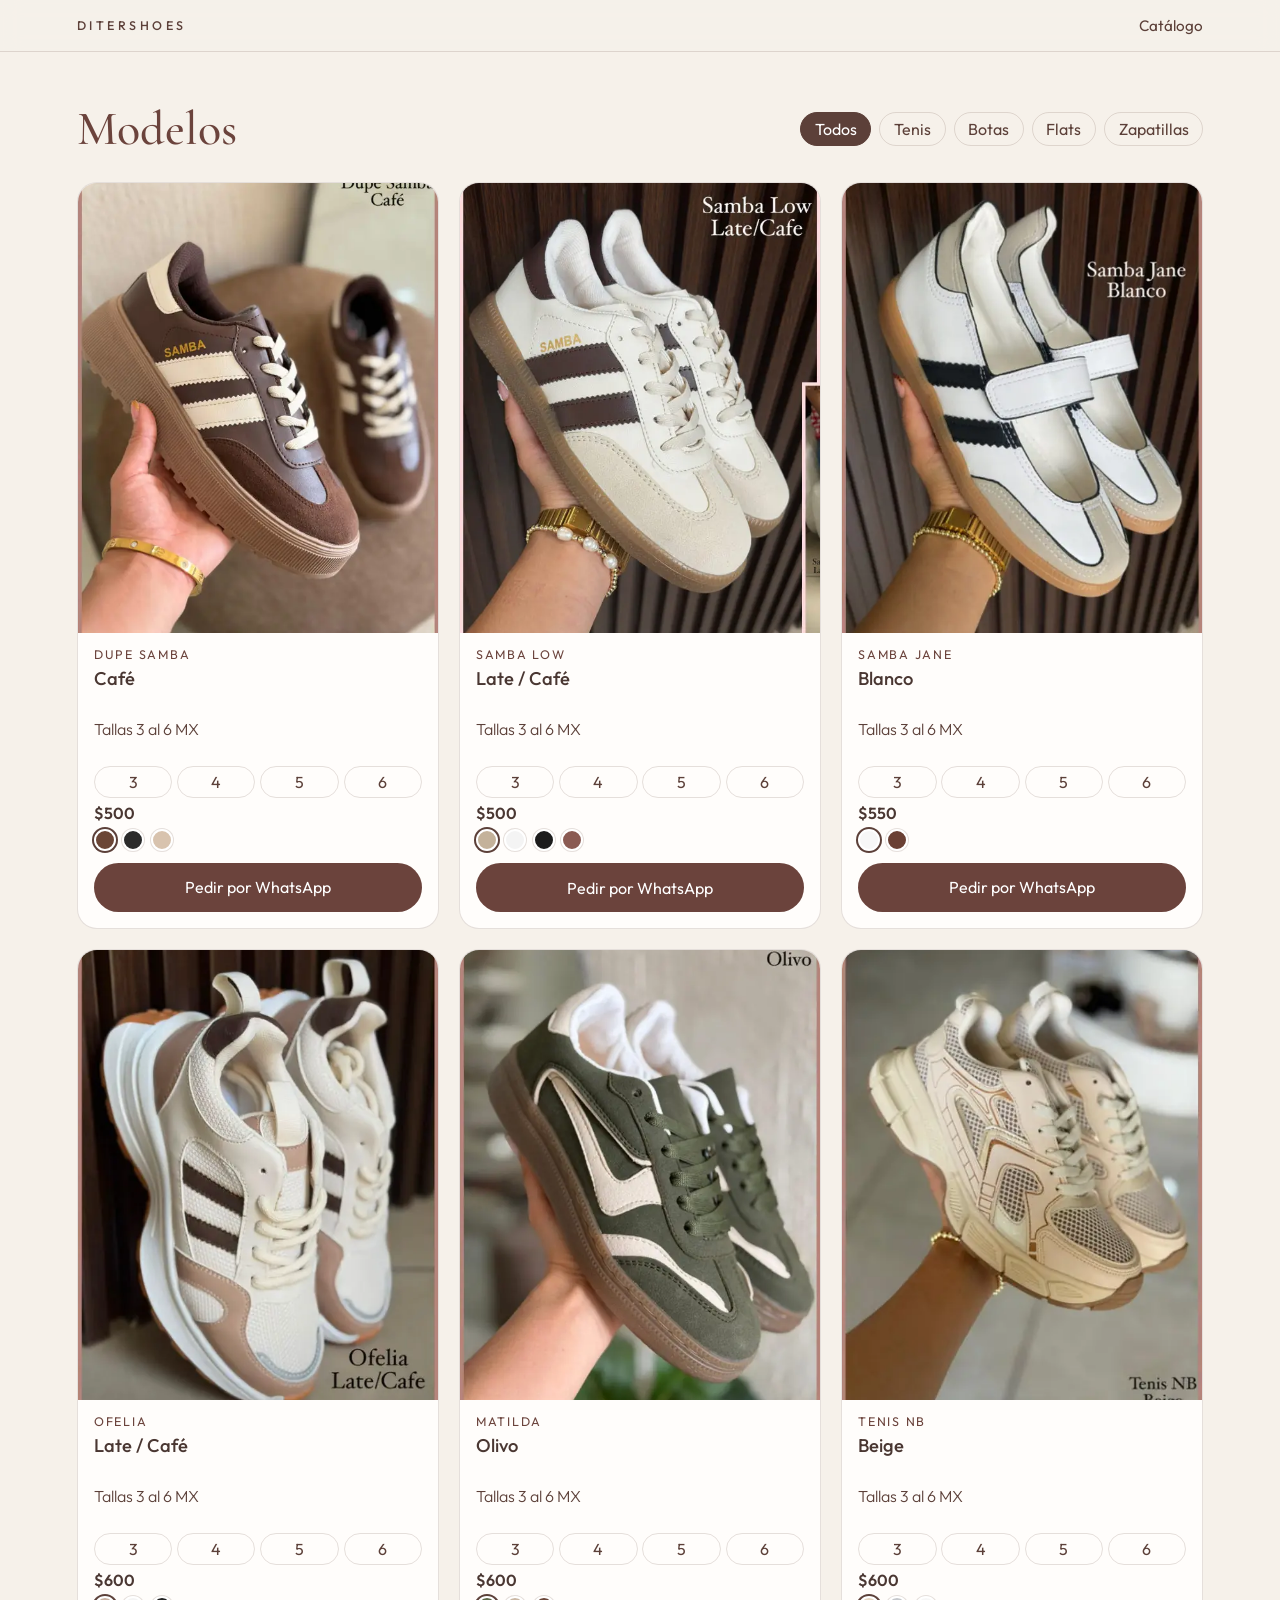
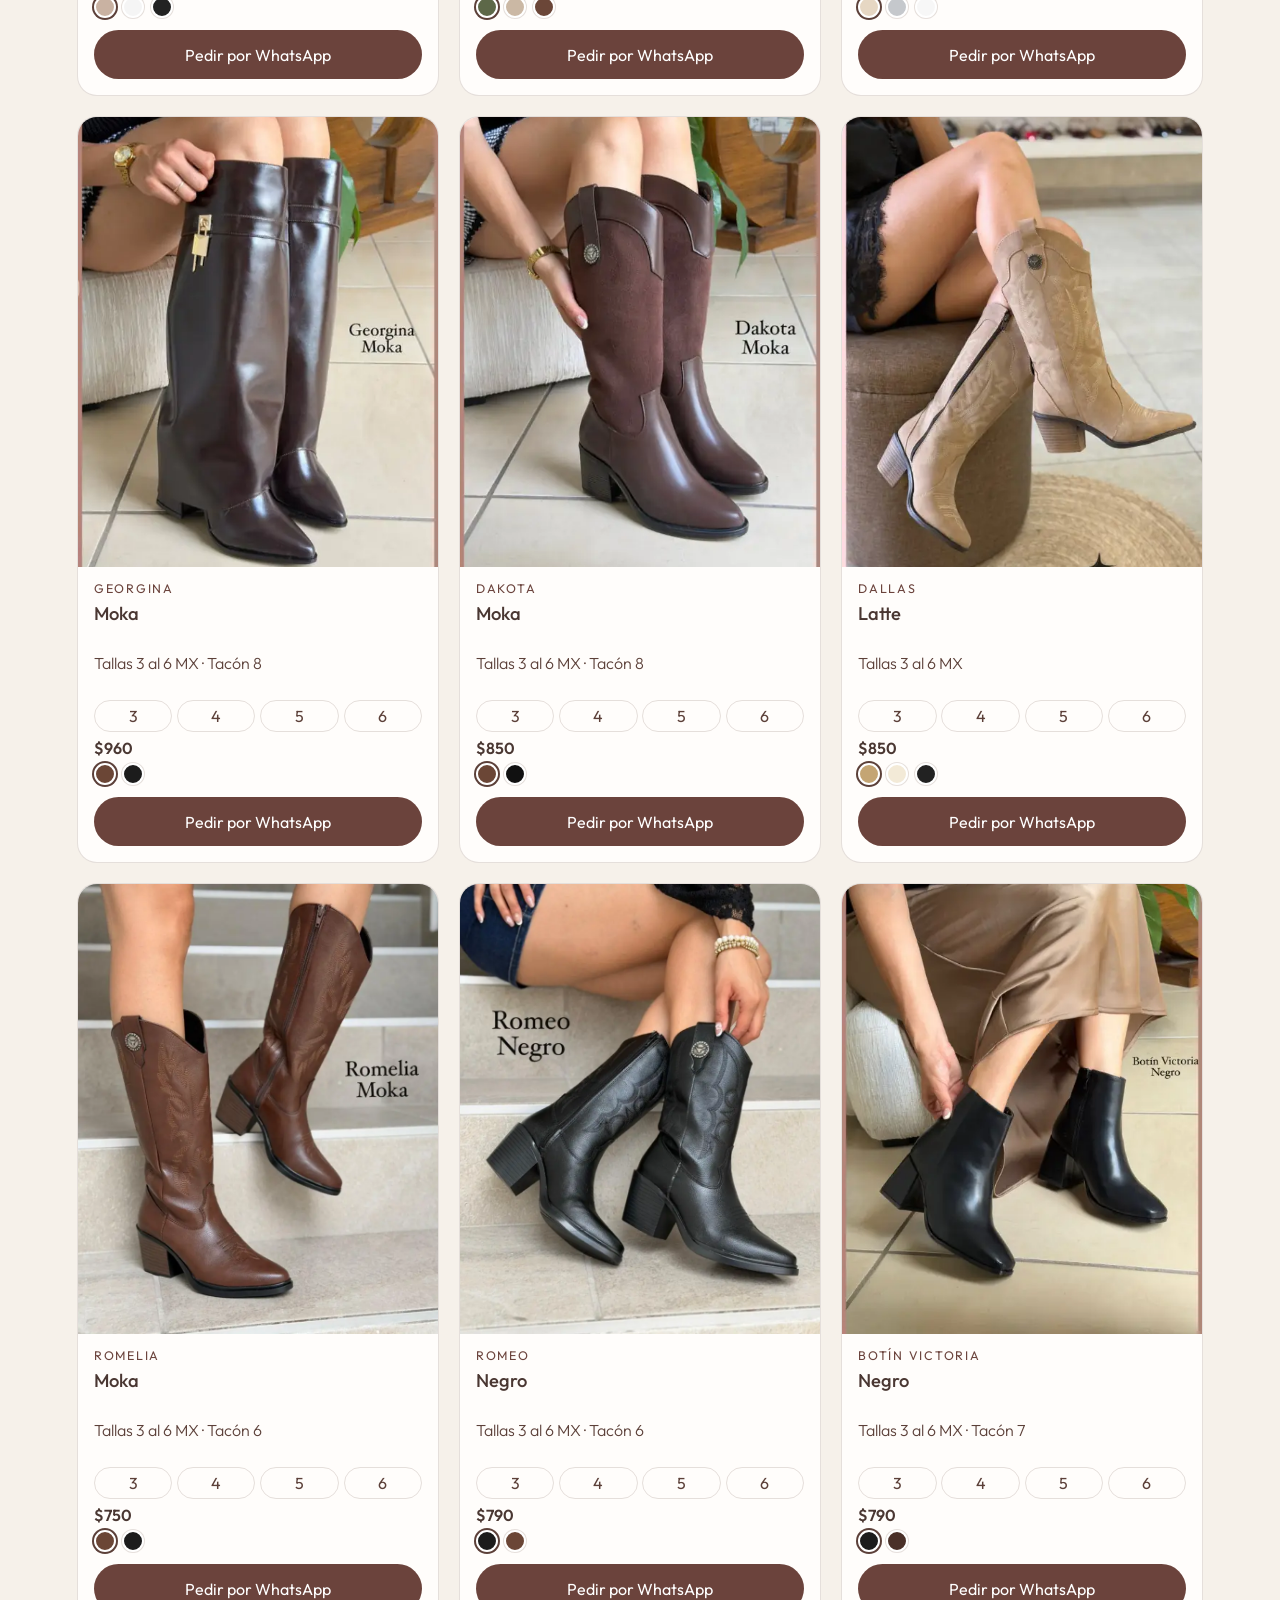
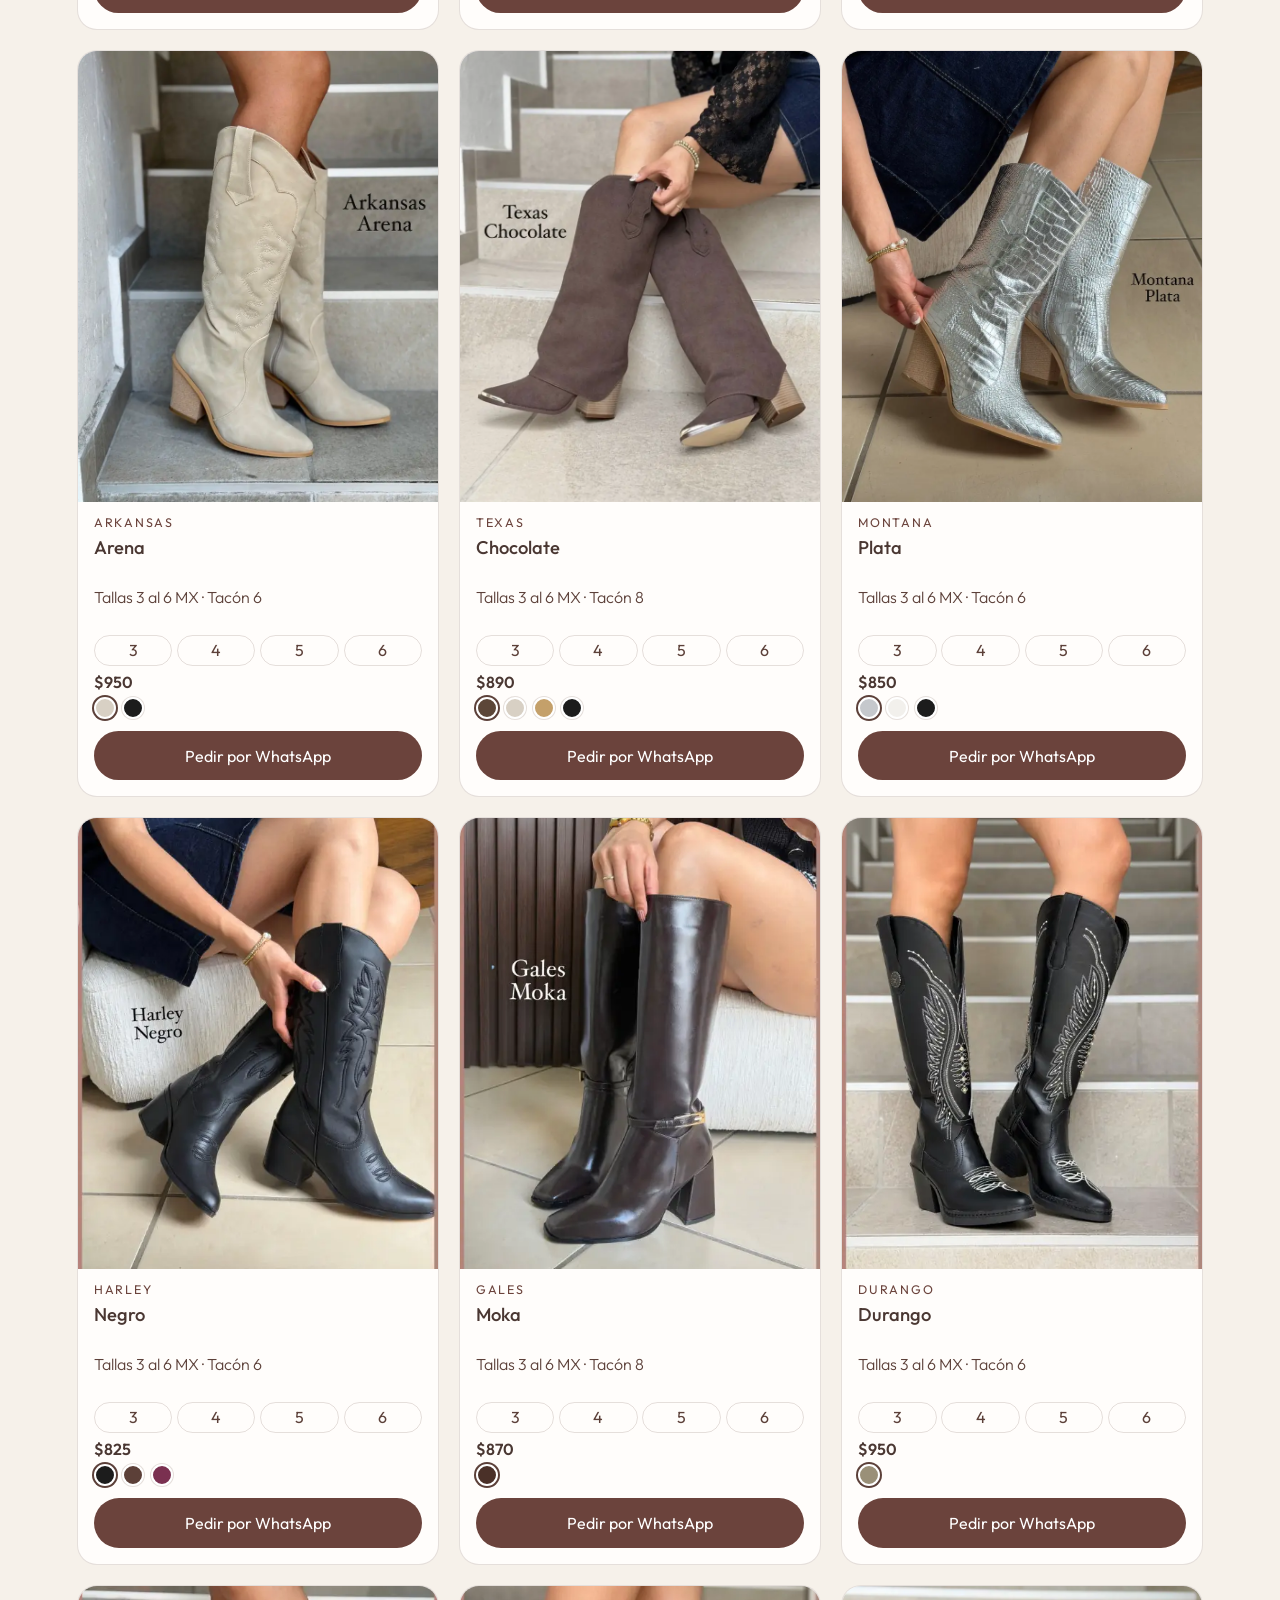
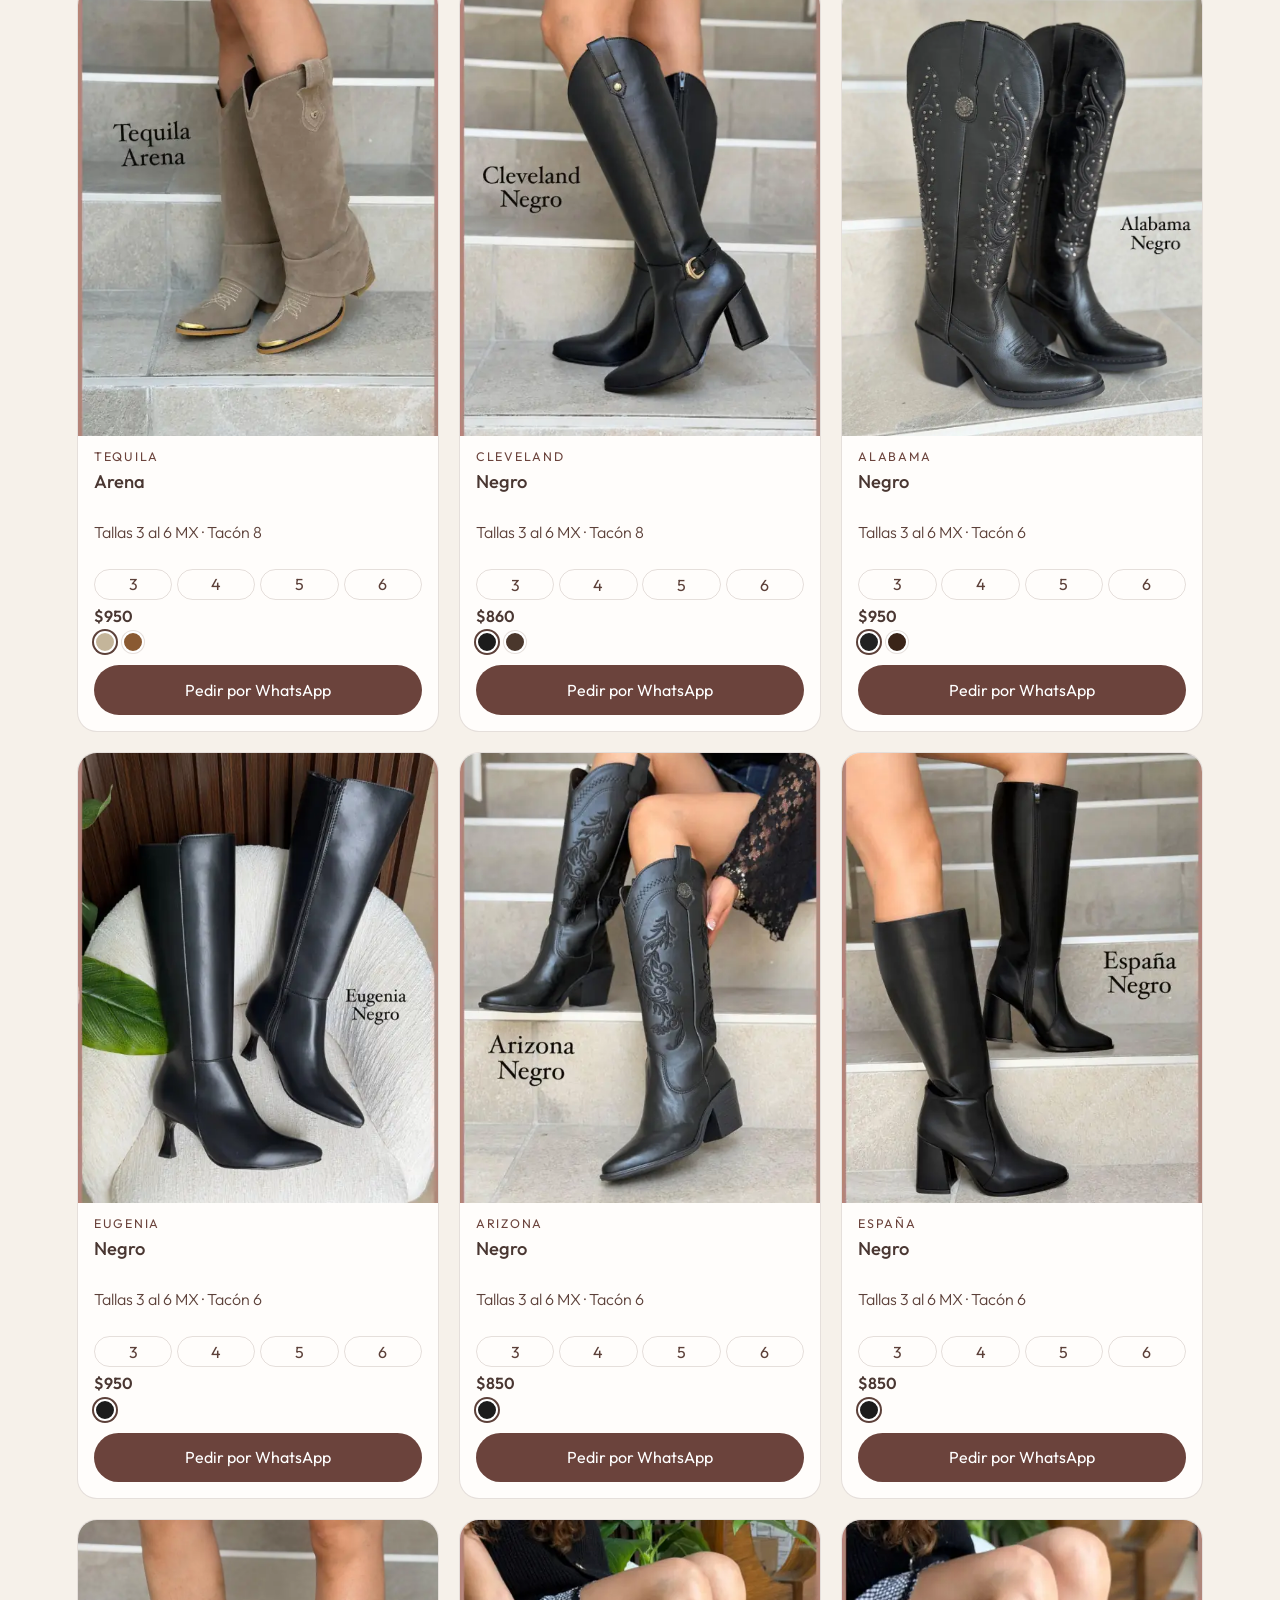
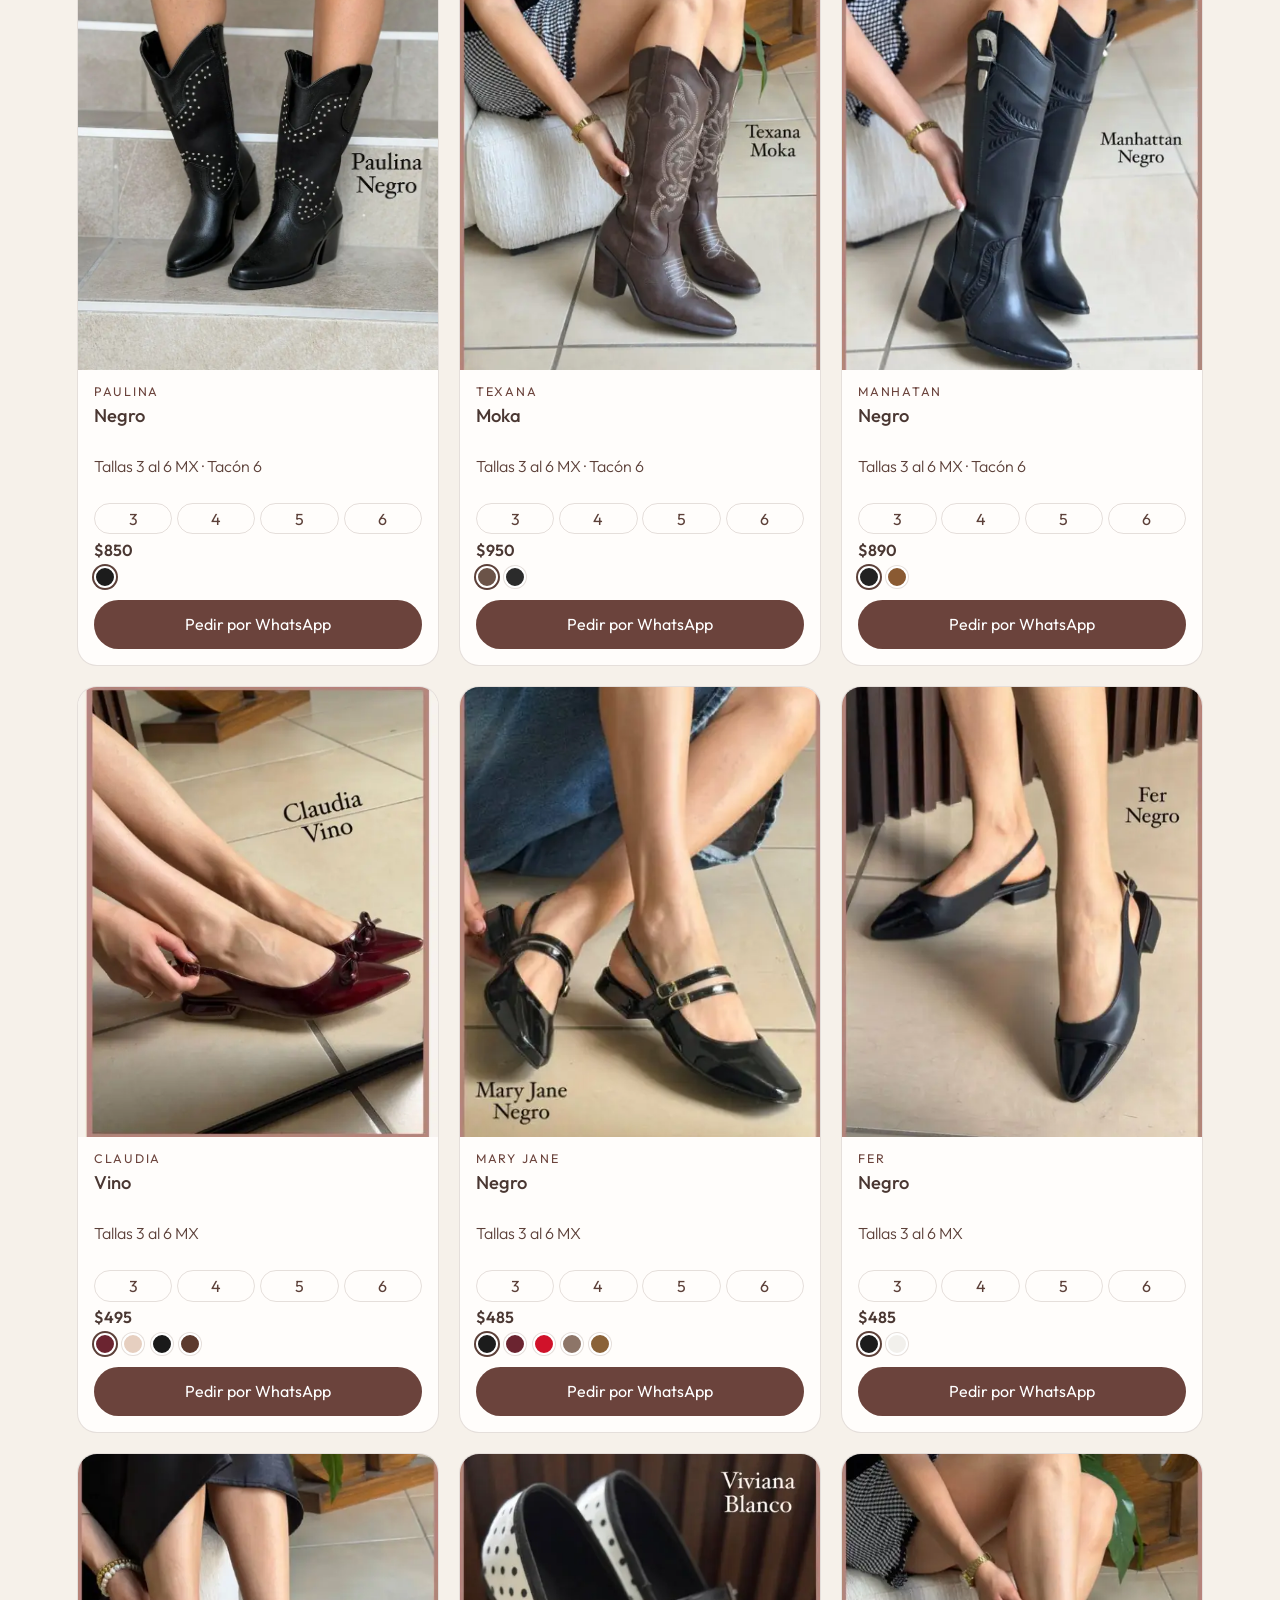
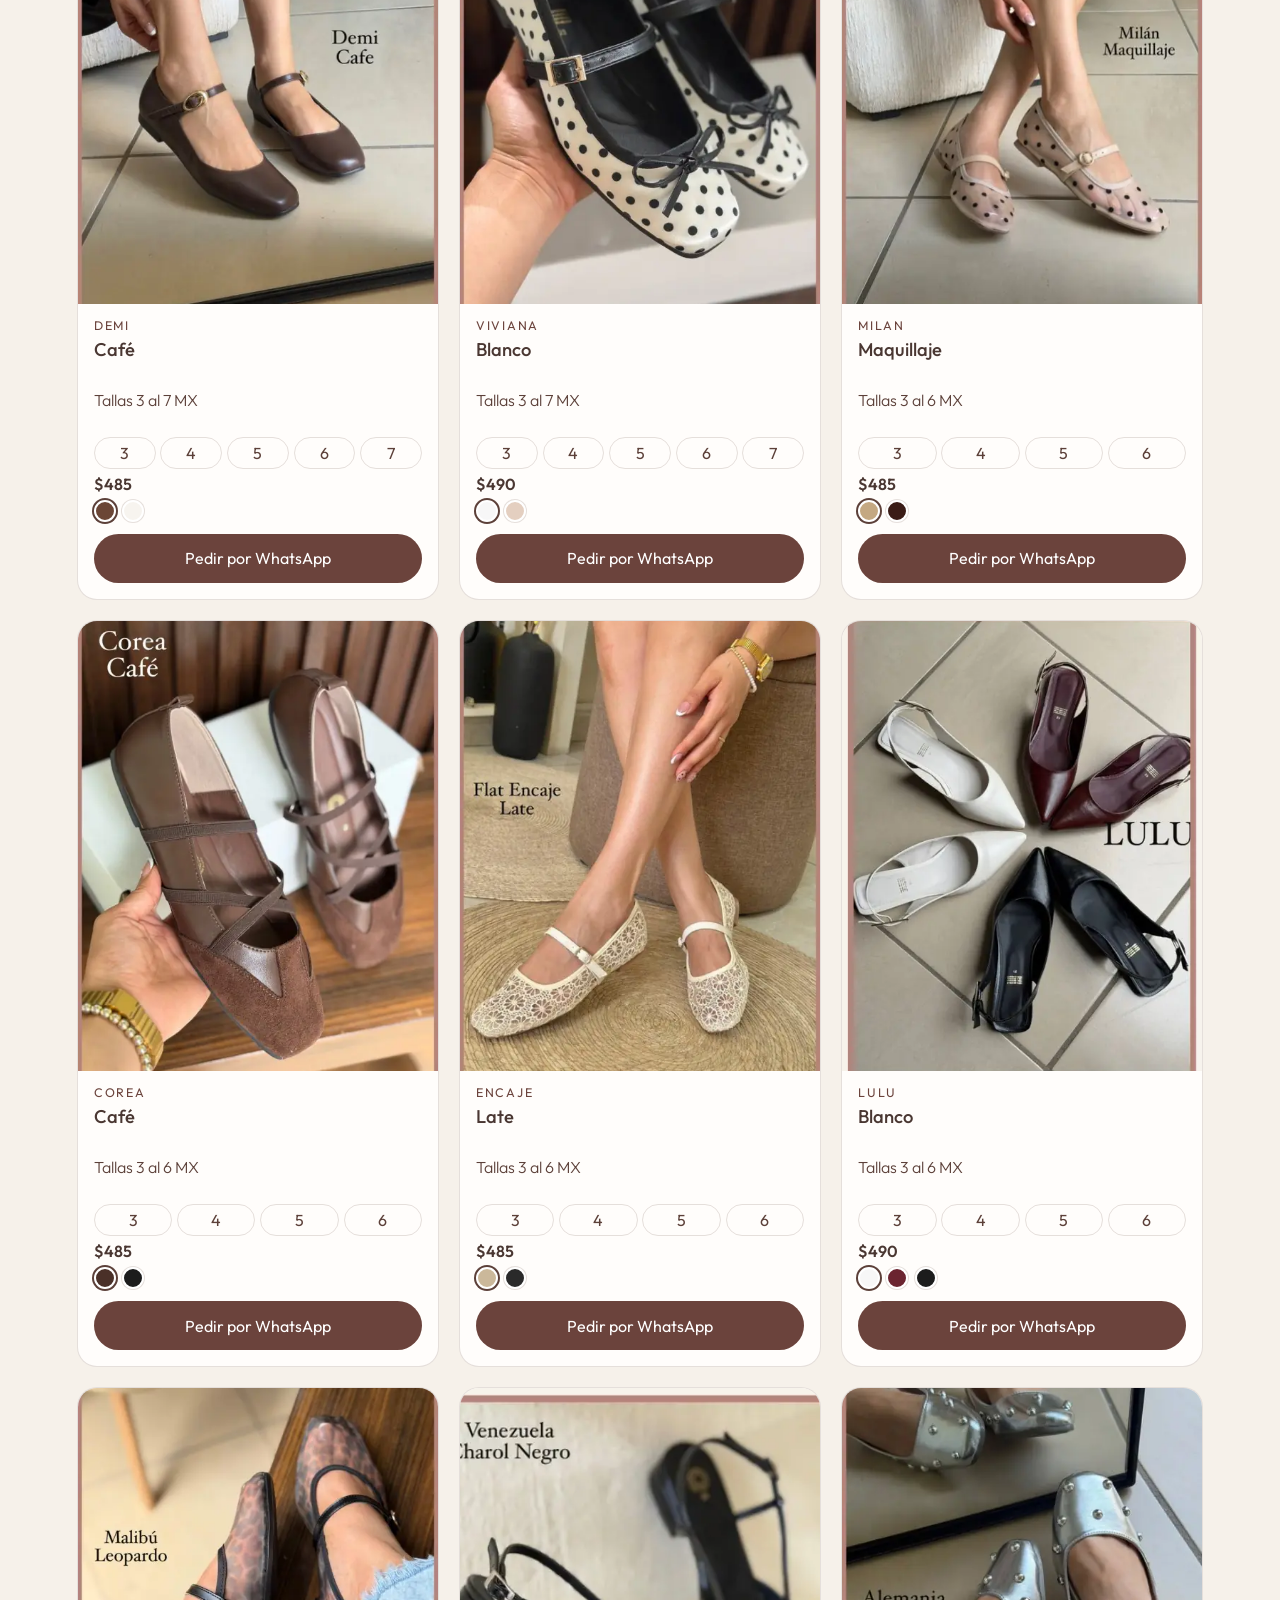
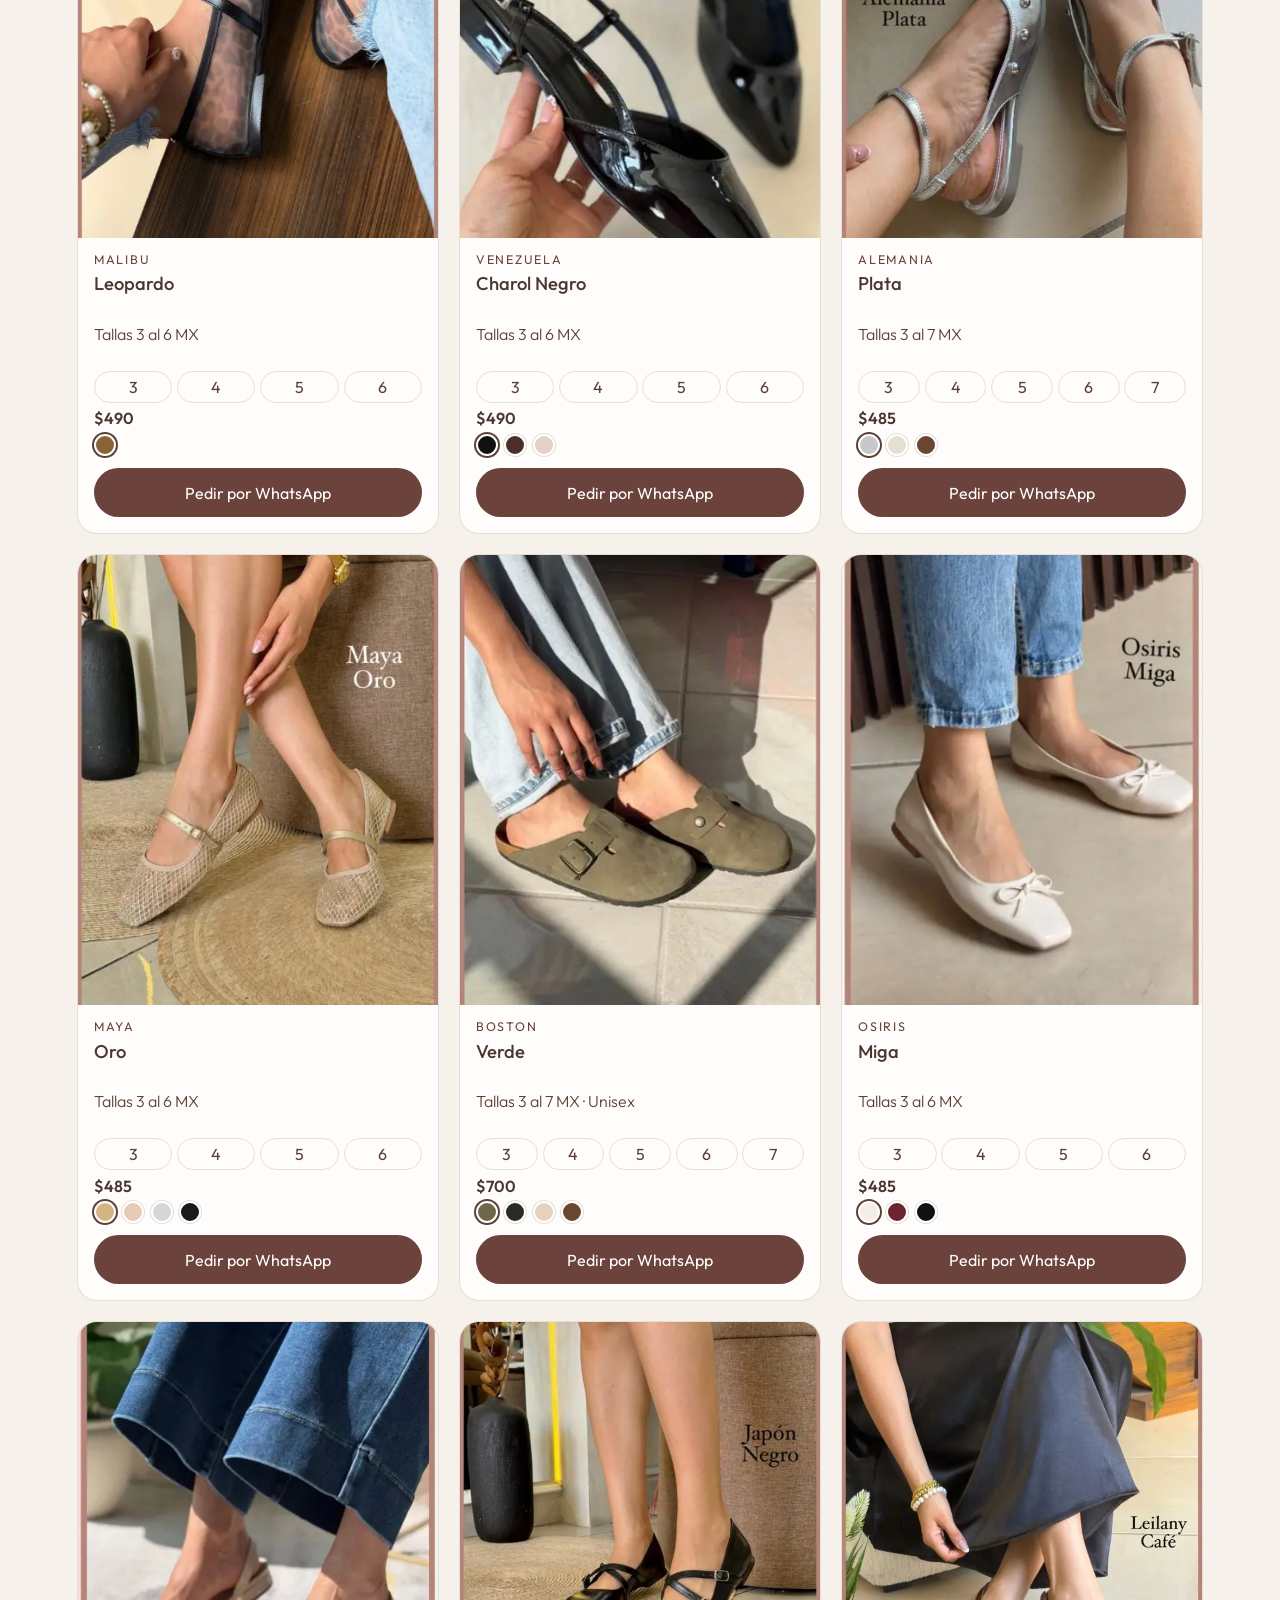
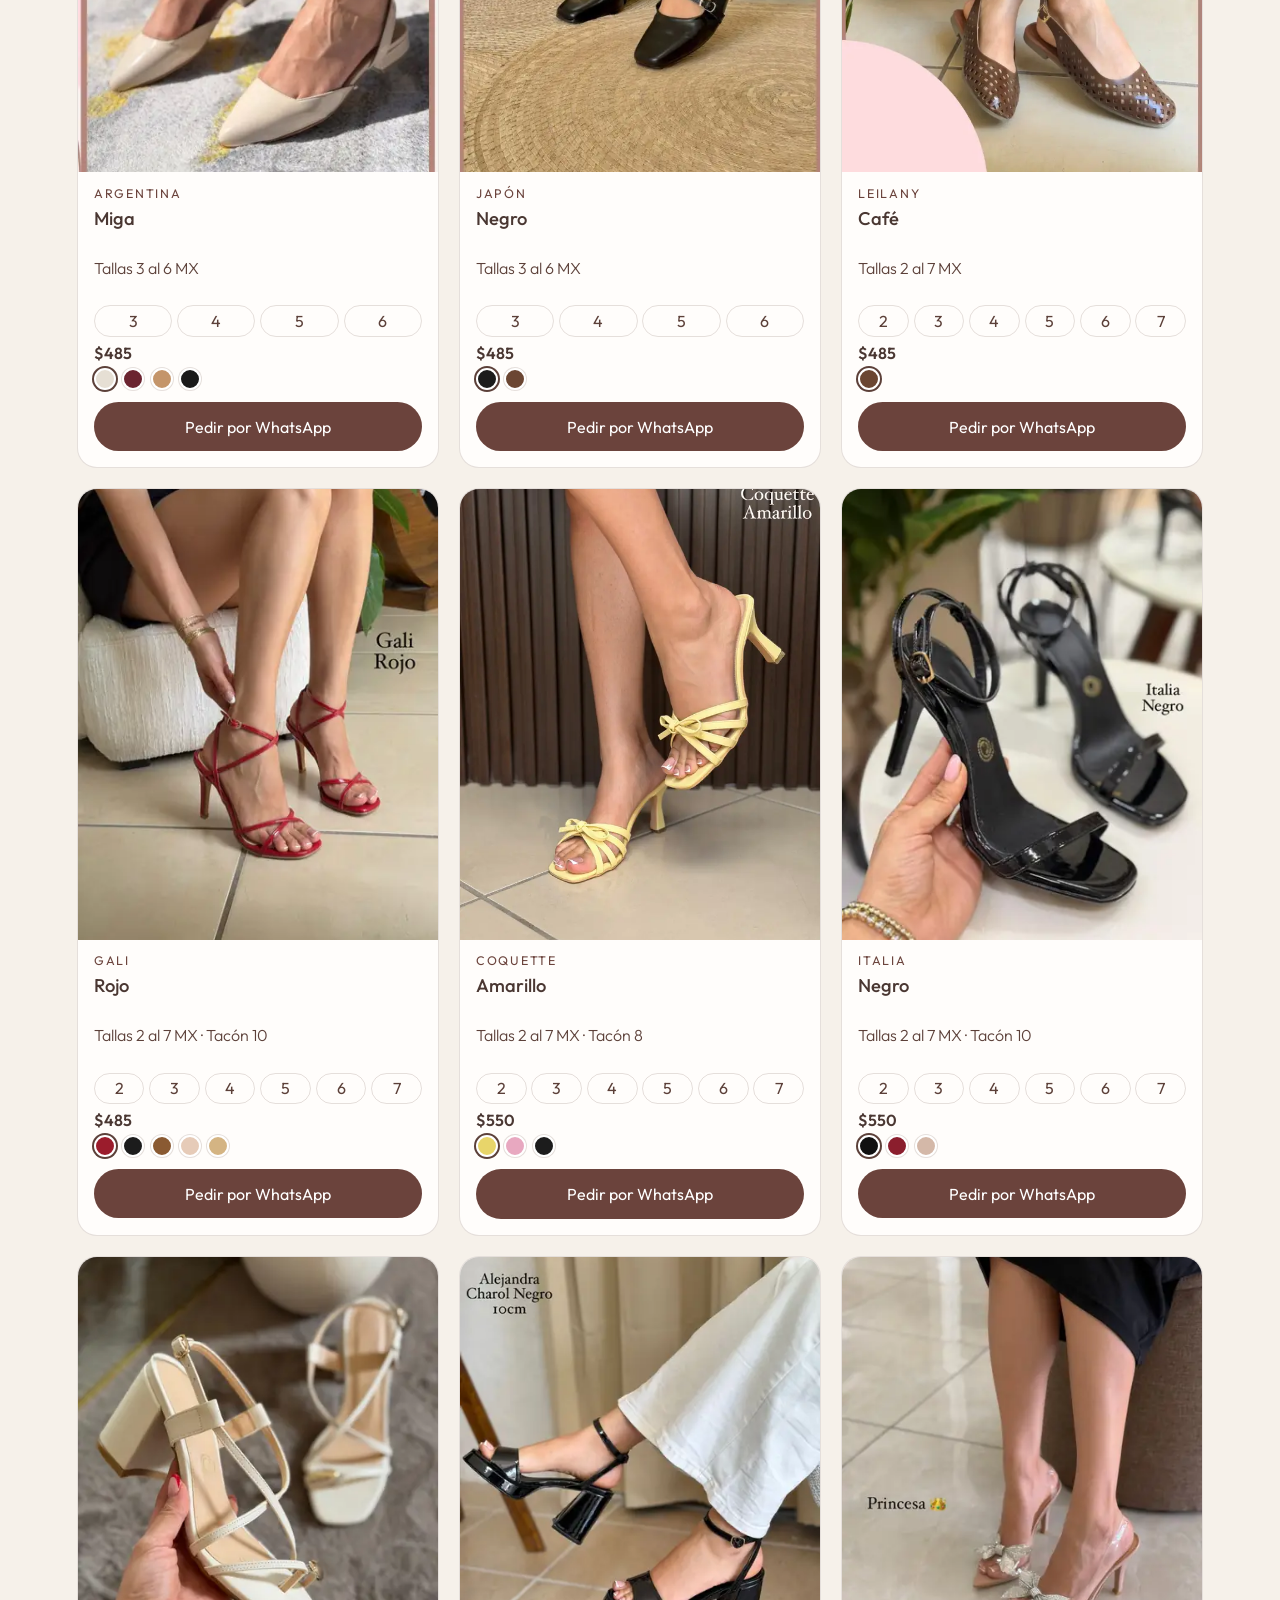
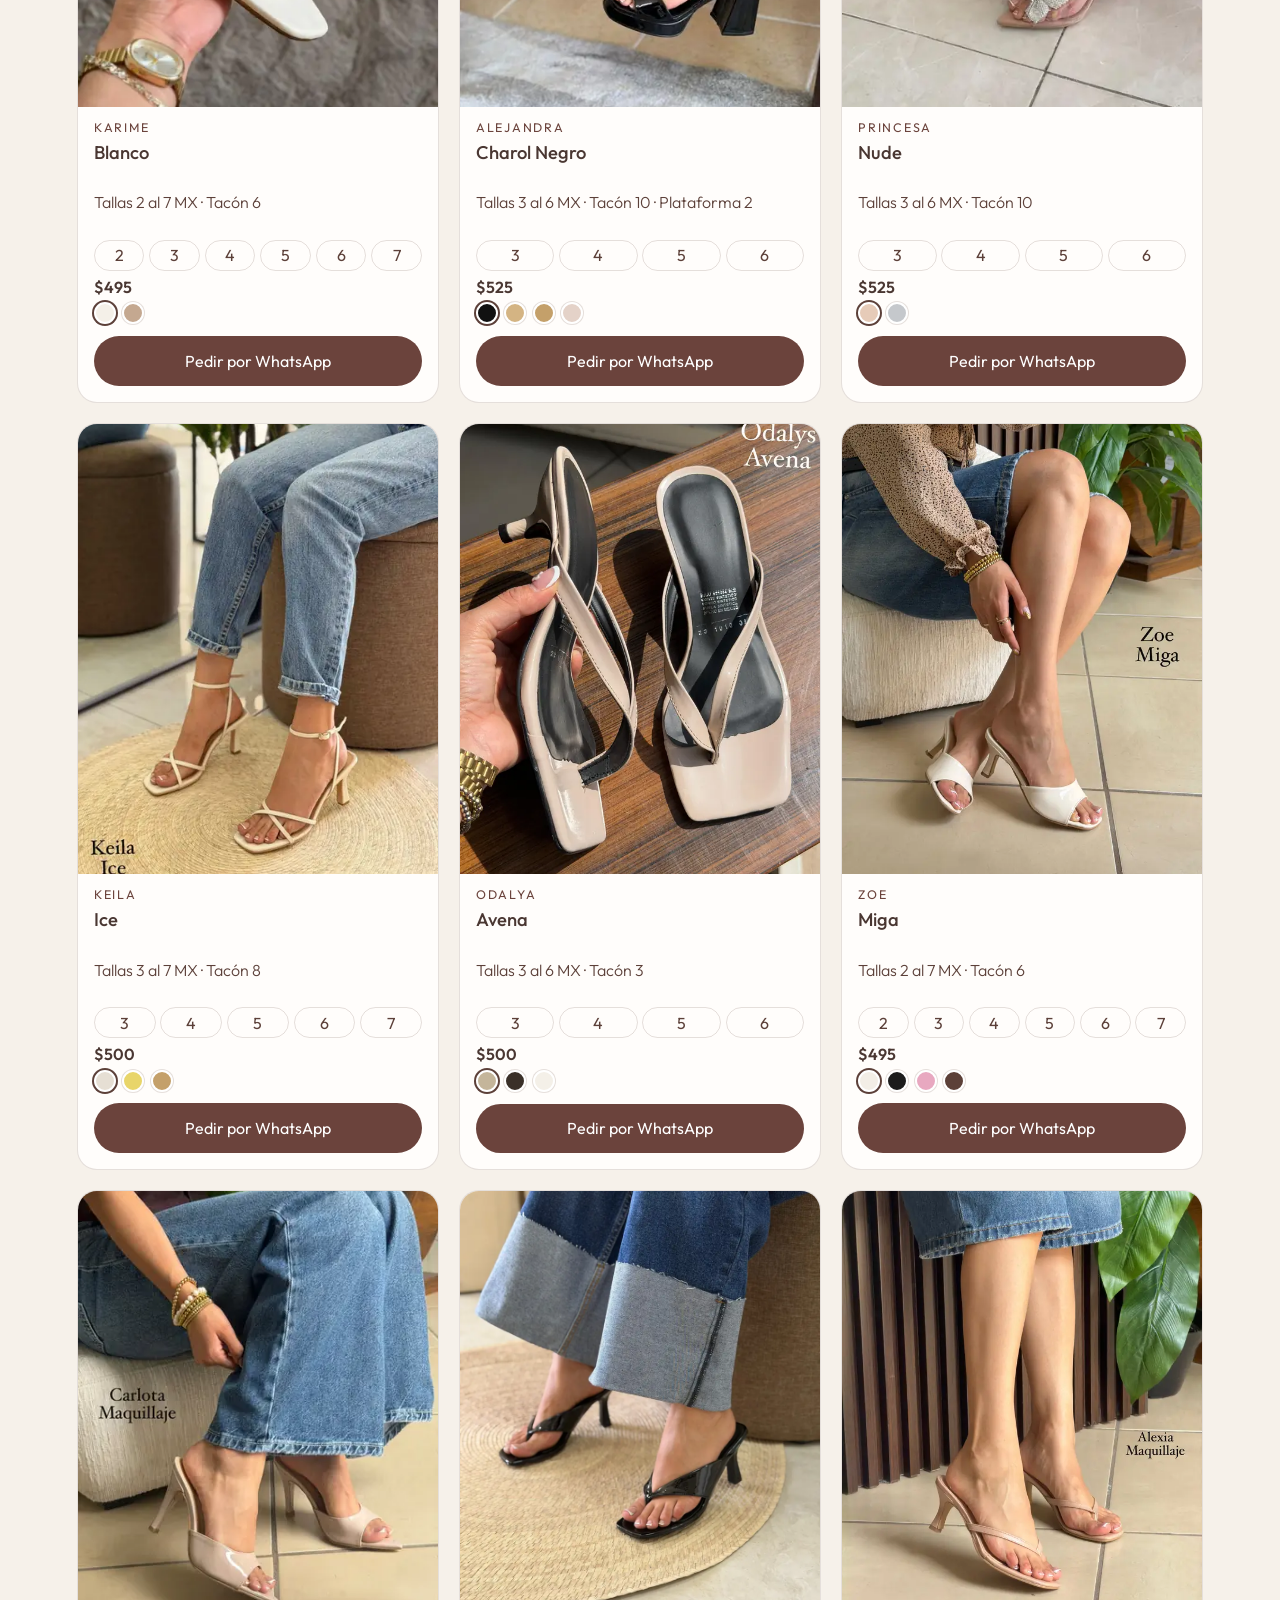
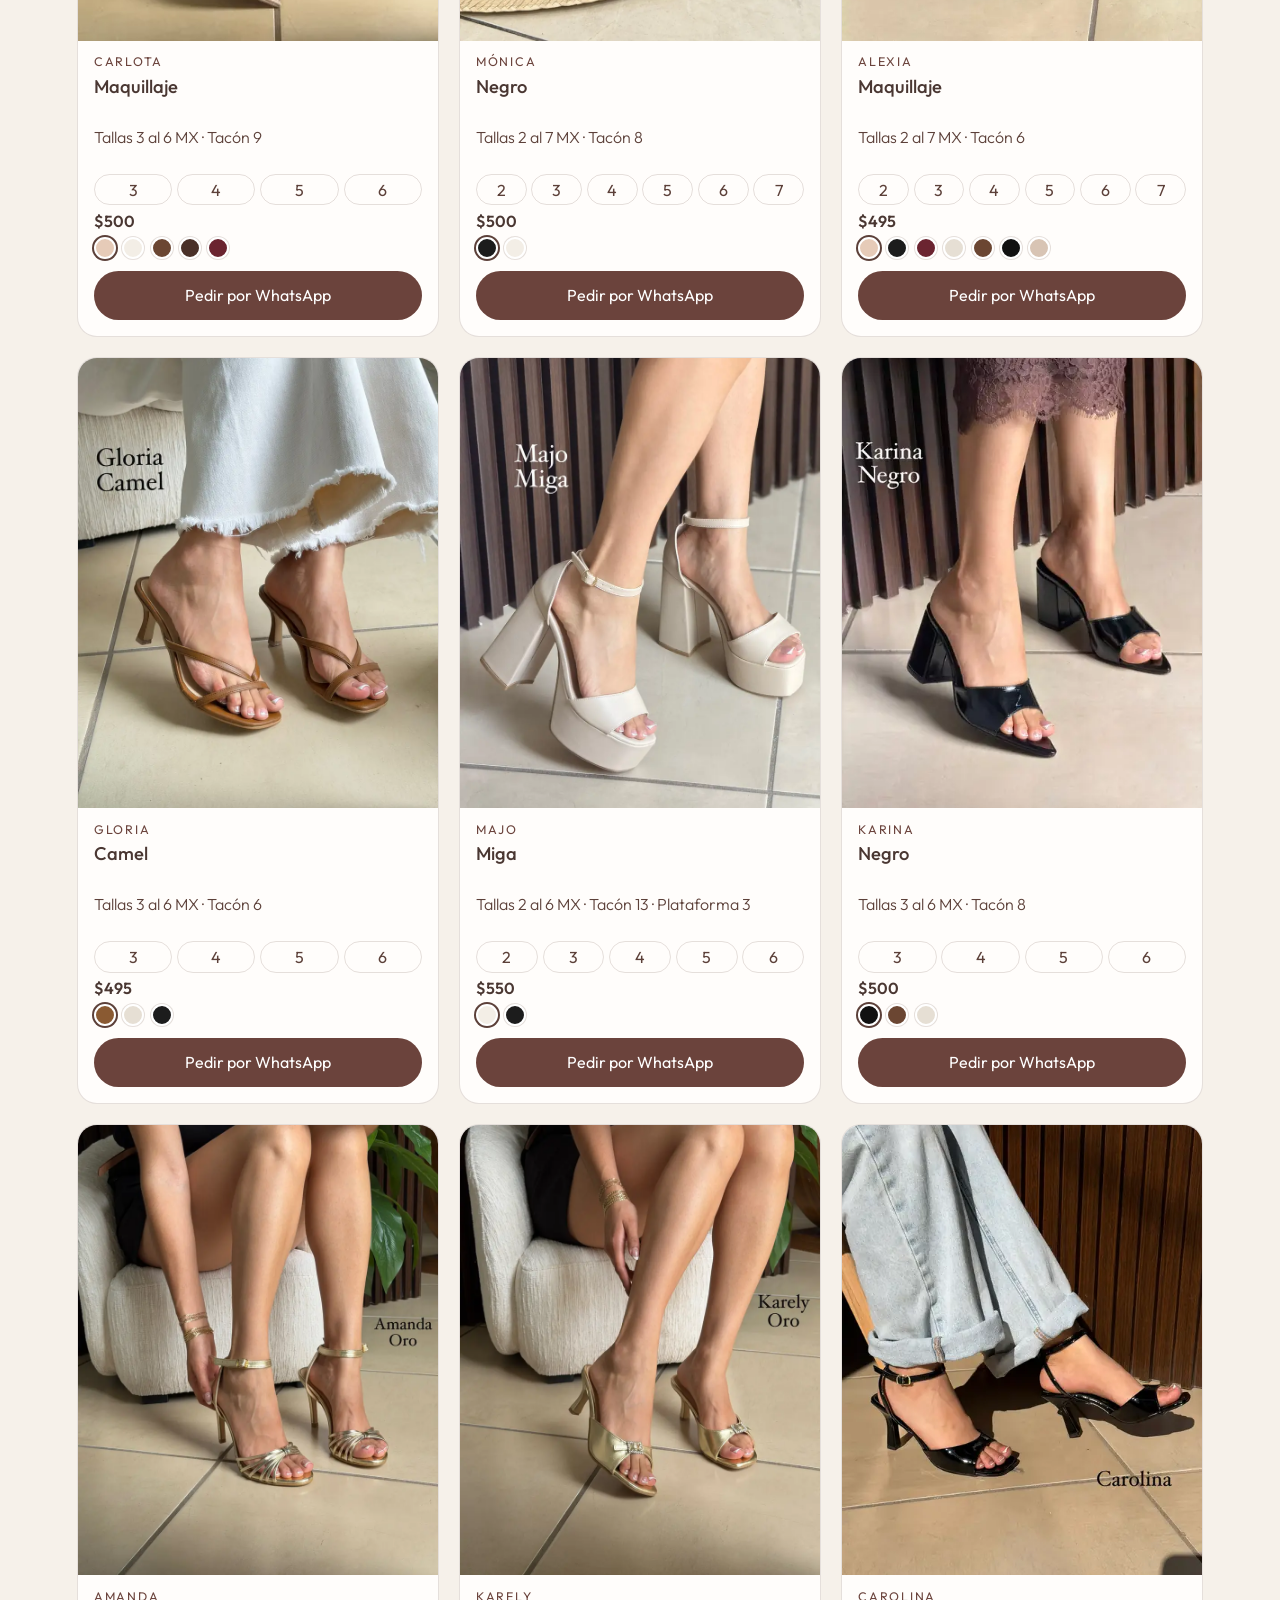
==== catalogo.html @ eccf7d70 "Quita el aviso de dimensiones en las fotos del catálogo. Co-authored-by: Cursor <cursoragent@cursor." ====
<!DOCTYPE html>
<html lang="es">
<head>
  <meta charset="UTF-8" />
  <meta name="viewport" content="width=device-width, initial-scale=1, viewport-fit=cover" />
  <meta name="format-detection" content="telephone=no" />
  <title>DiterShoes · Catálogo</title>
  <link rel="icon" href="favicon.ico" />
  <link rel="icon" type="image/png" href="favicon.png" />
  <link rel="apple-touch-icon" href="apple-touch-icon.png" />
  <meta name="apple-mobile-web-app-title" content="DiterShoes" />
  <meta name="description" content="Encuentra calzado en tendencia en DiterShoes. Modelos Dupe Samba, Ofelia y Matilda en tallas 3 a 7 MX. Pide por WhatsApp al 662 174 6719." />
  <link rel="preload" as="image" href="images/dupe-samba-cafe.webp" fetchpriority="high" />
  <link rel="preload" as="font" href="fonts/outfit.woff2" type="font/woff2" crossorigin />
  <link rel="preload" as="font" href="fonts/cormorant-500.woff2" type="font/woff2" crossorigin />
  <link rel="stylesheet" href="styles.css" />
</head>
<body>
  <header class="site-header">
    <a class="brand" href="/">DITERSHOES</a>
    <nav>
      <a href="catalogo.html" aria-current="page">Catálogo</a>
    </nav>
  </header>

  <main>
    <section class="catalog">
      <h2>Modelos</h2>
      <div class="filters" id="filters"></div>
      <div class="grid" id="grid"></div>
    </section>
  </main>

  <footer>
    <strong>DITERSHOES</strong>
    <span><a href="https://wa.me/526621746719?text=Hola%2C%20quiero%20hacer%20un%20pedido%20de%20DiterShoes." target="_blank" rel="noopener">662 174 6719</a> · <a href="https://wa.me/526621383780?text=Hola%2C%20quiero%20hacer%20un%20pedido%20de%20DiterShoes." target="_blank" rel="noopener">662 138 3780</a></span>
  </footer>

  <dialog id="lightbox">
    <form method="dialog"><button class="close" aria-label="Cerrar">×</button></form>
    <img id="lightbox-img" alt="" width="800" height="1000" style="aspect-ratio:4/5" />
  </dialog>

  <script src="app.js" defer></script>
</body>
</html>
---- styles.css ----
:root {
  --cream: #f6f1ea;
  --ink: #5c4039;
  --ink-deep: #4a3732;
  --rose: #c9a399;
  --rose-text: #6b433c;
  --pink: #f3c9cf;
  --sand: #d8c4b4;
  --line: rgba(109, 83, 76, 0.18);
  --card: #fffdfb;
}

@font-face {
  font-family: Outfit;
  font-style: normal;
  font-weight: 300 600;
  font-display: swap;
  src: url("fonts/outfit.woff2") format("woff2");
}
@font-face {
  font-family: "Cormorant Garamond";
  font-style: normal;
  font-weight: 500 700;
  font-display: swap;
  src: url("fonts/cormorant-500.woff2") format("woff2");
}
@font-face {
  font-family: "Cormorant Garamond";
  font-style: italic;
  font-weight: 500;
  font-display: swap;
  src: url("fonts/cormorant-500i.woff2") format("woff2");
}

* { box-sizing: border-box; }
html { scroll-behavior: smooth; touch-action: manipulation; }
body {
  margin: 0;
  font-family: Outfit, sans-serif;
  color: var(--ink-deep);
  background: var(--cream);
  font-weight: 400;
}

.site-header {
  position: sticky;
  top: 0;
  z-index: 5;
  display: flex;
  justify-content: space-between;
  align-items: center;
  padding: 1rem 6vw;
  background: rgba(246, 241, 234, 0.9);
  backdrop-filter: blur(10px);
  border-bottom: 1px solid var(--line);
}
.brand {
  letter-spacing: 0.28em;
  font-size: 0.78rem;
  text-decoration: none;
  color: var(--ink);
  font-weight: 500;
}
nav { display: flex; gap: 1.25rem; }
nav a { color: var(--ink); text-decoration: none; font-size: 0.95rem; }

body.home {
  min-height: 100vh;
  display: flex;
  flex-direction: column;
}
body.home main { flex: 1; display: flex; }
body.home .hero { flex: 1; }
.hero {
  position: relative;
  min-height: 70vh;
  padding: 10vh 8vw 6vh;
  overflow: hidden;
  display: flex;
  flex-direction: column;
  align-items: center;
  justify-content: center;
  text-align: center;
}
.eyebrow {
  letter-spacing: 0.42em;
  font-size: 0.78rem;
  color: var(--rose);
  margin: 0 0 0.5rem;
}
.hero h1 {
  font-family: "Cormorant Garamond", serif;
  font-weight: 500;
  font-size: clamp(2.8rem, 8vw, 7rem);
  line-height: 0.9;
  letter-spacing: 0.04em;
  margin: 0;
  color: var(--rose-text);
}
.hero h1 span { display: block; font-style: italic; }
.home-brand { font-style: normal; font-weight: 700; letter-spacing: 0.04em; font-size: 1.15em; }
.hero h1 span:last-child { font-weight: 500; font-size: 0.82em; }
.lede { max-width: 34rem; font-weight: 300; line-height: 1.6; margin: 1.5rem auto 2rem; }
.lede-break { display: none; }
.lede-sizes { white-space: nowrap; }
[hidden] { display: none !important; }
.btn {
  display: inline-flex;
  align-items: center;
  justify-content: center;
  background: #6b433c;
  color: #fff;
  text-decoration: none;
  padding: 0.85rem 1.4rem;
  border-radius: 999px;
  border: 1px solid transparent;
  font: inherit;
  cursor: pointer;
}
.btn-ghost { background: transparent; color: var(--ink-deep); border-color: var(--rose); }
.blob {
  position: absolute;
  border-radius: 50% 50% 40% 60%;
  z-index: -1;
}
.blob-pink { width: 280px; height: 220px; background: var(--pink); right: -40px; top: 18%; }
.blob-sand { width: 240px; height: 320px; background: var(--sand); left: -60px; bottom: -40px; border-radius: 140px 140px 0 0; }

.catalog, .order { padding: 3rem 6vw 4rem; }
.catalog h2 { margin-bottom: 1rem; }
@media (min-width: 721px) {
  .catalog {
    display: grid;
    grid-template-columns: auto 1fr;
    align-items: center;
    column-gap: 1.5rem;
  }
  .catalog h2 { margin-bottom: 0; }
  .filters { justify-content: flex-end; }
  .grid { grid-column: 1 / -1; }
}
h2 {
  font-family: "Cormorant Garamond", serif;
  font-weight: 500;
  font-size: 3rem;
  margin: 0;
  color: var(--rose-text);
}
.filters { display: flex; flex-wrap: wrap; gap: 0.5rem; }
.filters button {
  font: inherit;
  border: 1px solid var(--line);
  background: transparent;
  color: var(--ink);
  border-radius: 999px;
  padding: 0.4rem 0.85rem;
  cursor: pointer;
  white-space: nowrap;
  flex-shrink: 0;
}
.empty-cat {
  grid-column: 1 / -1;
  margin: 1.5rem 0;
  color: var(--muted, #7a6a64);
  font-size: 1rem;
}
.filters button.active { background: var(--ink); color: #fff; border-color: var(--ink); }

.grid {
  margin-top: 1.5rem;
  display: grid;
  grid-template-columns: repeat(auto-fill, minmax(280px, 1fr));
  gap: 1.25rem;
}
.card {
  background: var(--card);
  border: 1px solid var(--line);
  border-radius: 1.25rem;
  overflow: hidden;
  display: flex;
  flex-direction: column;
}
.card img {
  width: 100%;
  height: auto;
  aspect-ratio: 4 / 5;
  object-fit: cover;
  object-position: center;
  background: #efe6de;
  cursor: zoom-in;
}
.card-body { padding: 0.85rem 1rem 1rem; display: flex; flex-direction: column; gap: 0.35rem; flex: 1; }
.model { font-size: 0.78rem; letter-spacing: 0.14em; text-transform: uppercase; color: var(--rose-text); margin: 0; }
.card h3 { margin: 0; font-weight: 500; font-size: 1.15rem; line-height: 1.25; min-height: 2.5em; }
.meta { margin: 0; color: var(--ink); font-weight: 300; line-height: 1.3; min-height: 2.6em; }
.price { font-weight: 600; margin: 0; }
.sizes {
  display: flex;
  flex-wrap: nowrap;
  gap: 0.3rem;
}
.sizes button {
  font: inherit;
  flex: 1 1 0;
  min-width: 0;
  border: 1px solid var(--line);
  background: transparent;
  color: var(--ink);
  border-radius: 999px;
  padding: 0.3rem 0.55rem;
  cursor: pointer;
}
.sizes button.active { background: var(--ink); color: #fff; border-color: var(--ink); }
.size-hint { margin: 0; font-size: 0.85rem; color: #9a4d45; }
.swatches { display: flex; flex-wrap: wrap; gap: 0.4rem; }
.card-actions { display: flex; flex-direction: column; gap: 0.4rem; }
.swatches button {
  width: 22px; height: 22px; border-radius: 50%;
  border: 2px solid #fff;
  box-shadow: 0 0 0 1px var(--line);
  cursor: pointer;
  padding: 0;
}
.swatches button.active { box-shadow: 0 0 0 2px var(--ink); }
.card .btn { margin-top: 0.4rem; }

.order { text-align: center; background: #6b433c; color: #fff; }
.order h2, .order p { color: #fff; }
.phones { display: flex; gap: 0.75rem; justify-content: center; flex-wrap: wrap; }
.order .btn { background: #fff; color: var(--ink-deep); }
.order .btn-ghost { background: transparent; color: #fff; border-color: #fff; }

footer {
  display: flex;
  justify-content: space-between;
  gap: 1rem;
  flex-wrap: wrap;
  padding: 1.2rem 6vw 2rem;
  letter-spacing: 0.12em;
  font-size: 0.78rem;
  color: var(--ink);
}
footer a {
  color: var(--ink);
  text-decoration: none;
}

#lightbox {
  position: fixed;
  top: 50%;
  left: 50%;
  transform: translate(-50%, -50%);
  margin: 0;
  border: none;
  border-radius: 1rem;
  padding: 0.45rem 0.45rem 0.55rem;
  width: fit-content;
  max-width: min(94vw, 720px);
  max-height: calc(100dvh - 1.25rem);
  overflow: hidden;
  box-sizing: border-box;
  background: var(--cream);
}
#lightbox::backdrop { background: rgba(74, 55, 50, 0.55); }
#lightbox img {
  display: block;
  width: auto;
  height: auto;
  max-width: min(90vw, 680px);
  max-height: calc(100dvh - 4.2rem);
  object-fit: contain;
  border-radius: 0.55rem;
  touch-action: pinch-zoom;
}
.close {
  position: absolute;
  right: 0.7rem;
  top: 0.55rem;
  border: none;
  background: transparent;
  font-size: 1.8rem;
  cursor: pointer;
  color: var(--ink);
}

@media (max-width: 720px) {
  body.home {
    height: 100dvh;
    min-height: 100dvh;
    overflow: hidden;
  }
  body.home .site-header { position: static; }
  body.home .hero {
    min-height: 0;
    padding: 0 5vw;
  }
  body.home .hero h1 { font-size: 1rem; letter-spacing: 0; width: 100%; }
  body.home .home-brand {
    font-size: 9.4vw;
    font-weight: 700;
    letter-spacing: 0.02em;
    line-height: 1;
    white-space: nowrap;
  }
  body.home .hero h1 span:last-child { font-size: 8.2vw; font-weight: 500; margin-top: 0.35rem; }
  body.home .lede {
    margin: 0.9rem auto 1.15rem;
    font-size: clamp(0.92rem, 2.4vh, 1.05rem);
    max-width: 20rem;
  }
  body.home .blob-pink { width: 48vw; height: 30vw; right: -8vw; }
  body.home .blob-sand { width: 46vw; height: 28vh; left: -10vw; bottom: 0; }
  body.home footer {
    padding: 0.65rem 6vw calc(0.85rem + env(safe-area-inset-bottom));
  }
  .lede-break { display: block; }
  .catalog { padding: 0.85rem 0.75rem 0; }
  footer { padding-top: 0.7rem; }
  .catalog h2 { font-size: 2.2rem; margin-bottom: 0.35rem; }
  .filters {
    position: sticky;
    top: 3.25rem;
    z-index: 4;
    flex-wrap: nowrap;
    overflow-x: auto;
    overflow-y: hidden;
    -webkit-overflow-scrolling: touch;
    overscroll-behavior-x: contain;
    scrollbar-width: none;
    touch-action: pan-x;
    gap: 0.4rem;
    margin: 0 -0.75rem;
    padding: 0.55rem 0.75rem;
    background: rgba(246, 241, 234, 0.96);
    backdrop-filter: blur(10px);
    border-bottom: 1px solid var(--line);
  }
  .filters::-webkit-scrollbar { display: none; }
  .filters button { flex: 0 0 auto; }
  .grid {
    grid-template-columns: 1fr 1fr;
    gap: 0.65rem;
    margin-top: 0.85rem;
  }
  .card { border-radius: 0.9rem; }
  .card-body { padding: 0.55rem 0.55rem 0.7rem; gap: 0.28rem; }
  .model { font-size: 0.72rem; letter-spacing: 0.08em; }
  .card h3 { font-size: 0.92rem; }
  .meta, .size-hint { font-size: 0.75rem; }
  .price { font-size: 0.9rem; }
  .sizes button { padding: 0.2rem 0; font-size: 0.78rem; }
  .card .btn { font-size: 0.72rem; padding: 0.5rem 0.4rem; text-align: center; }
}
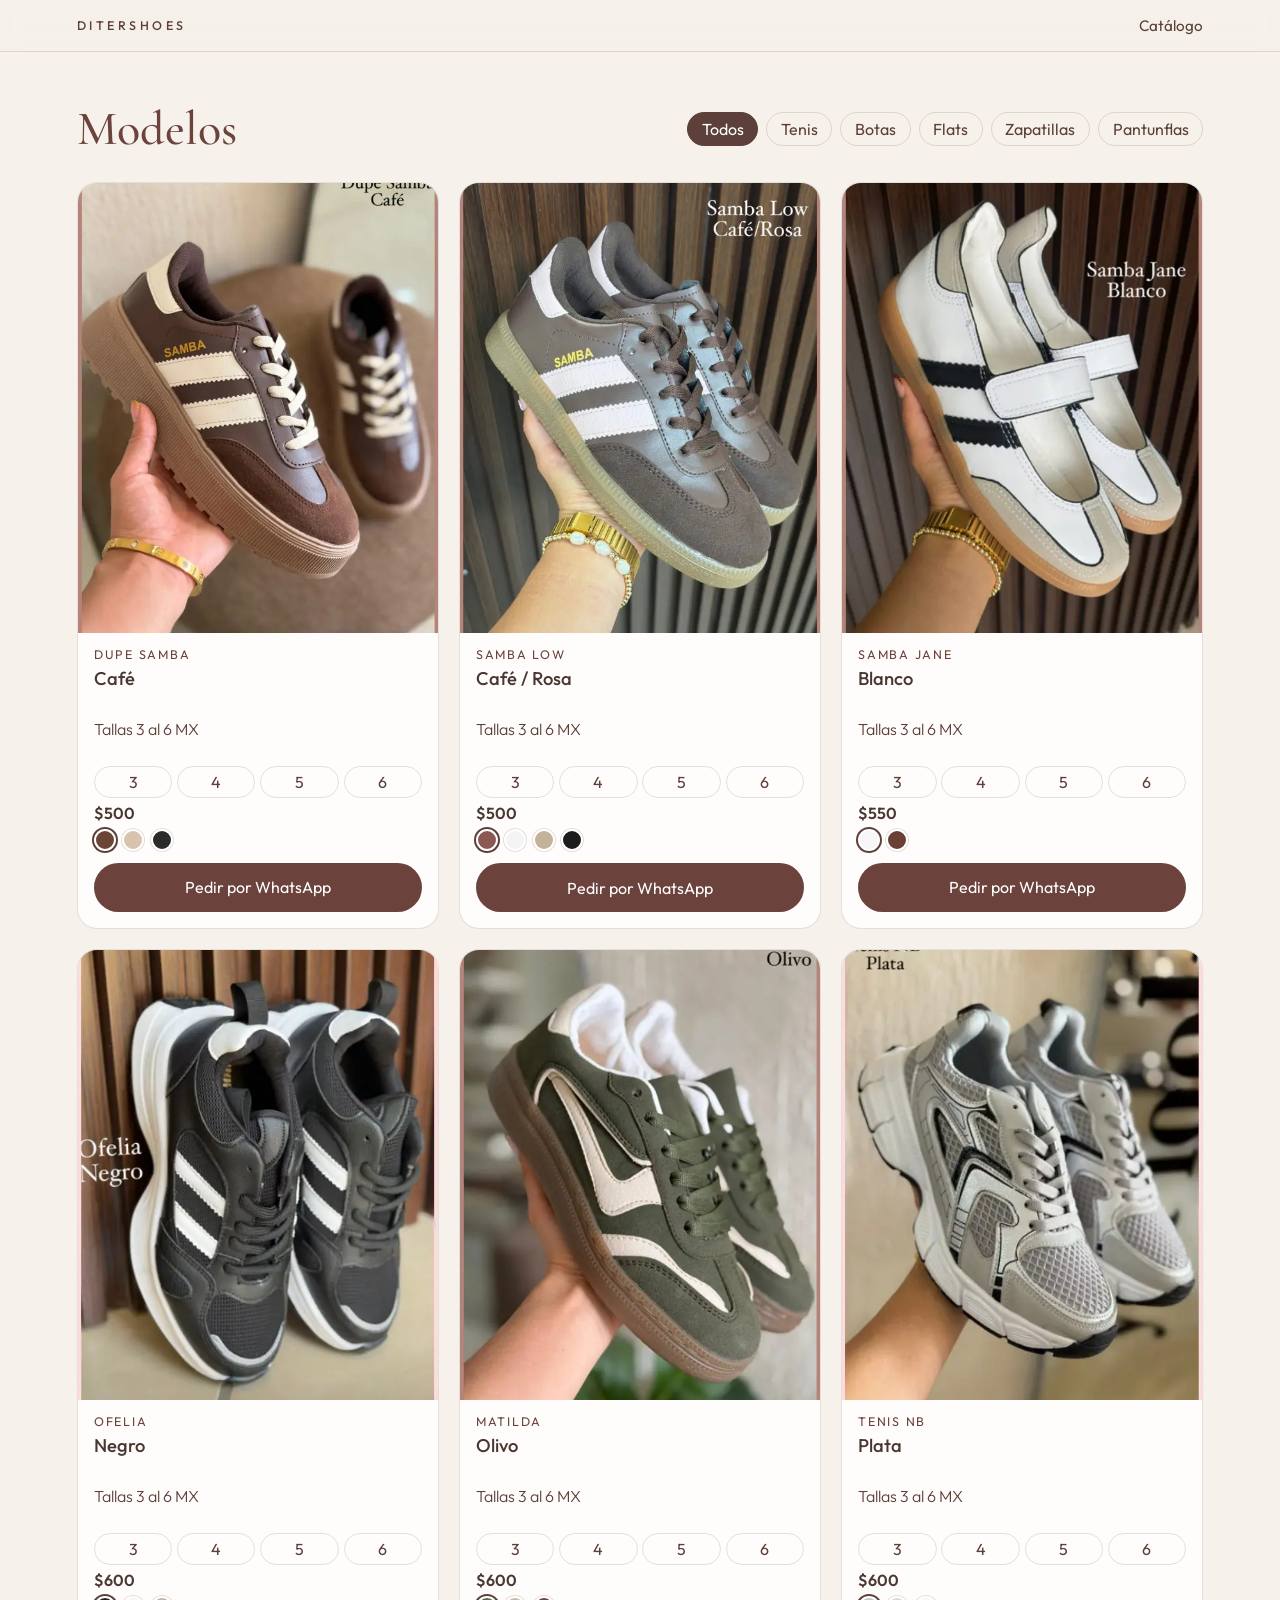
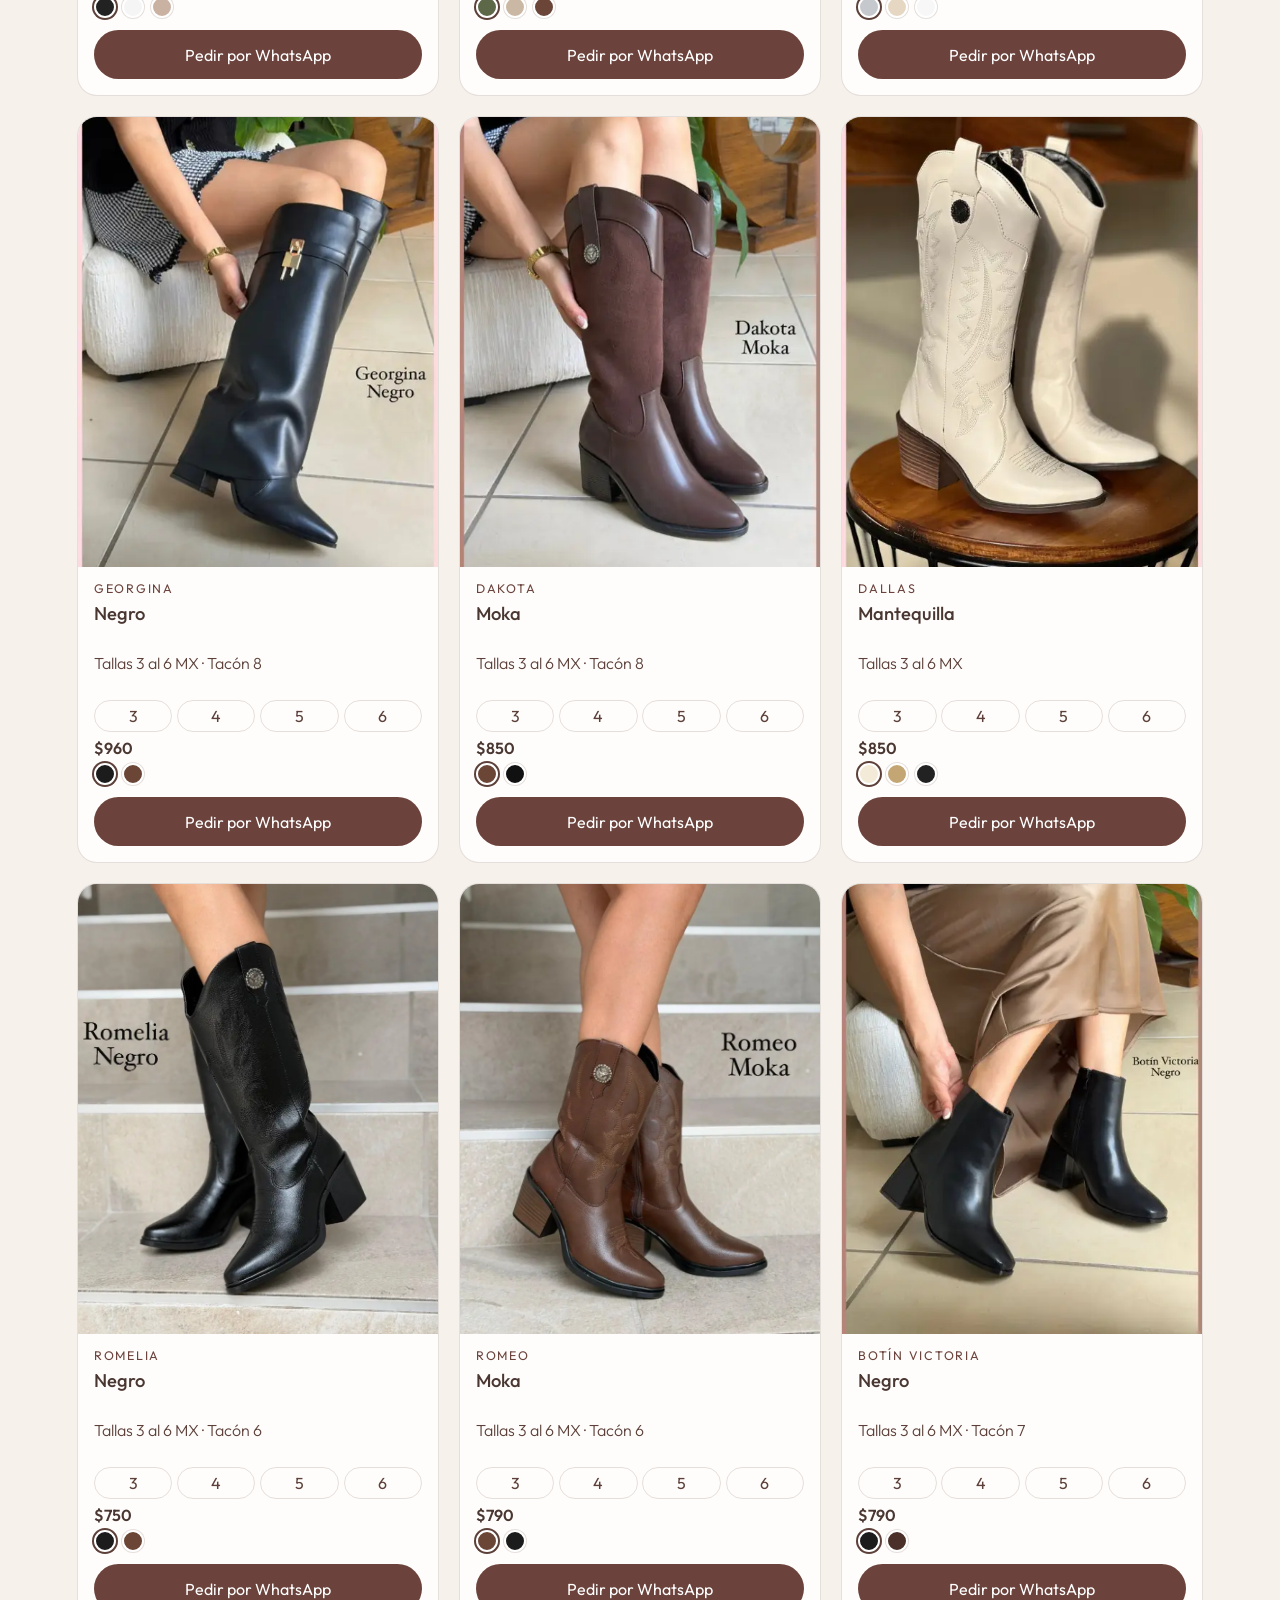
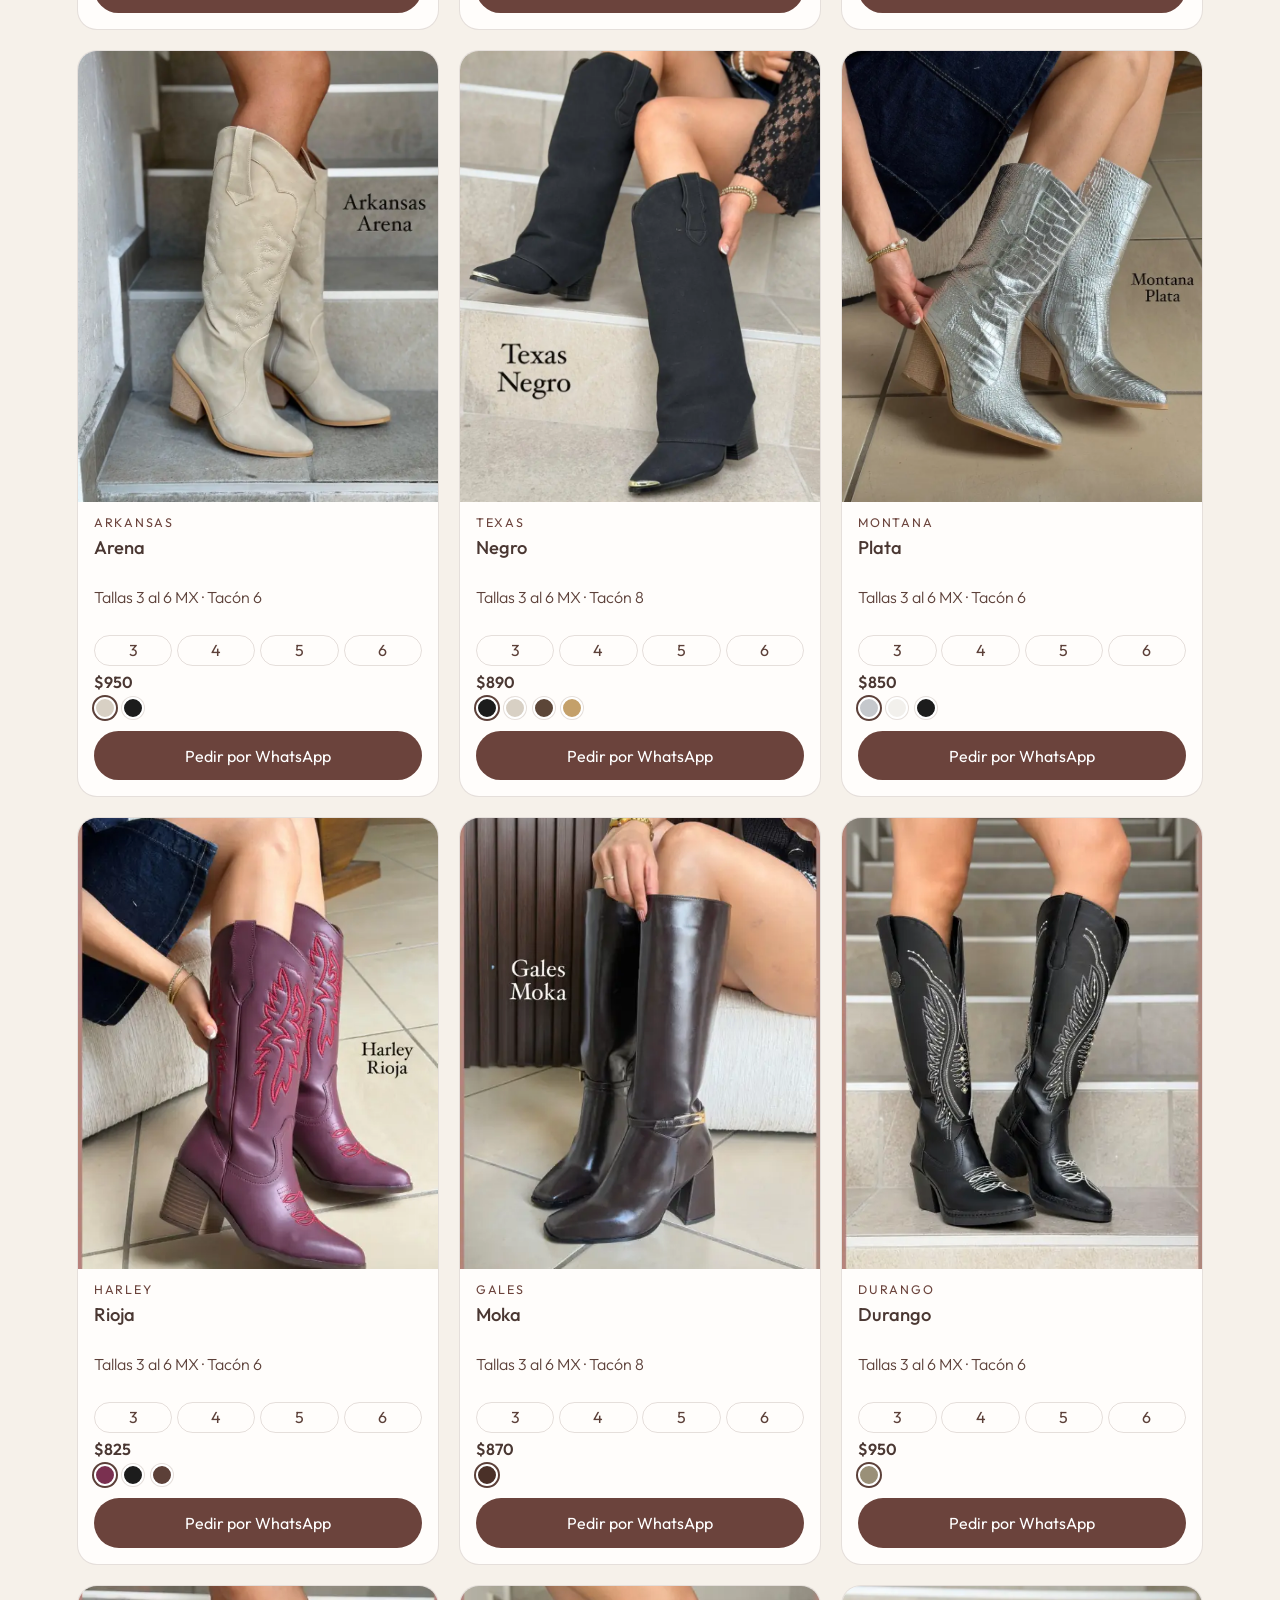
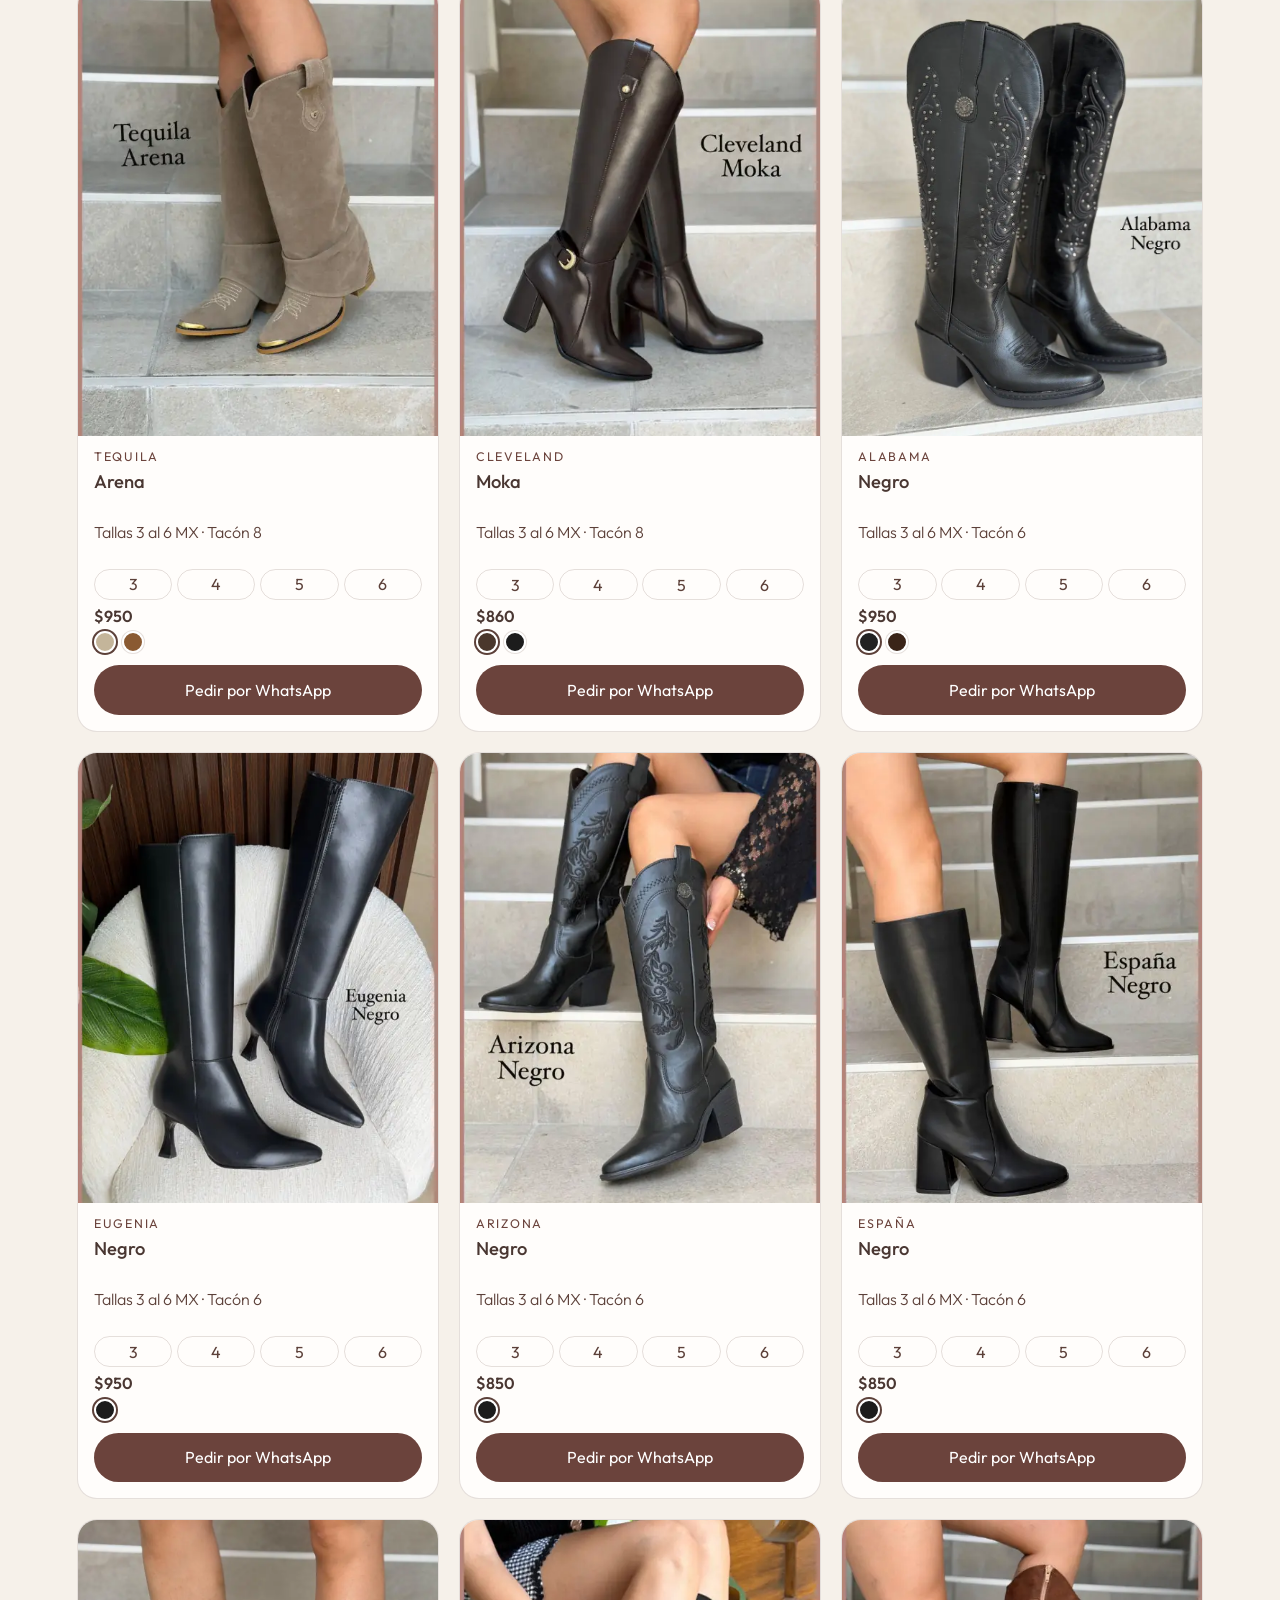
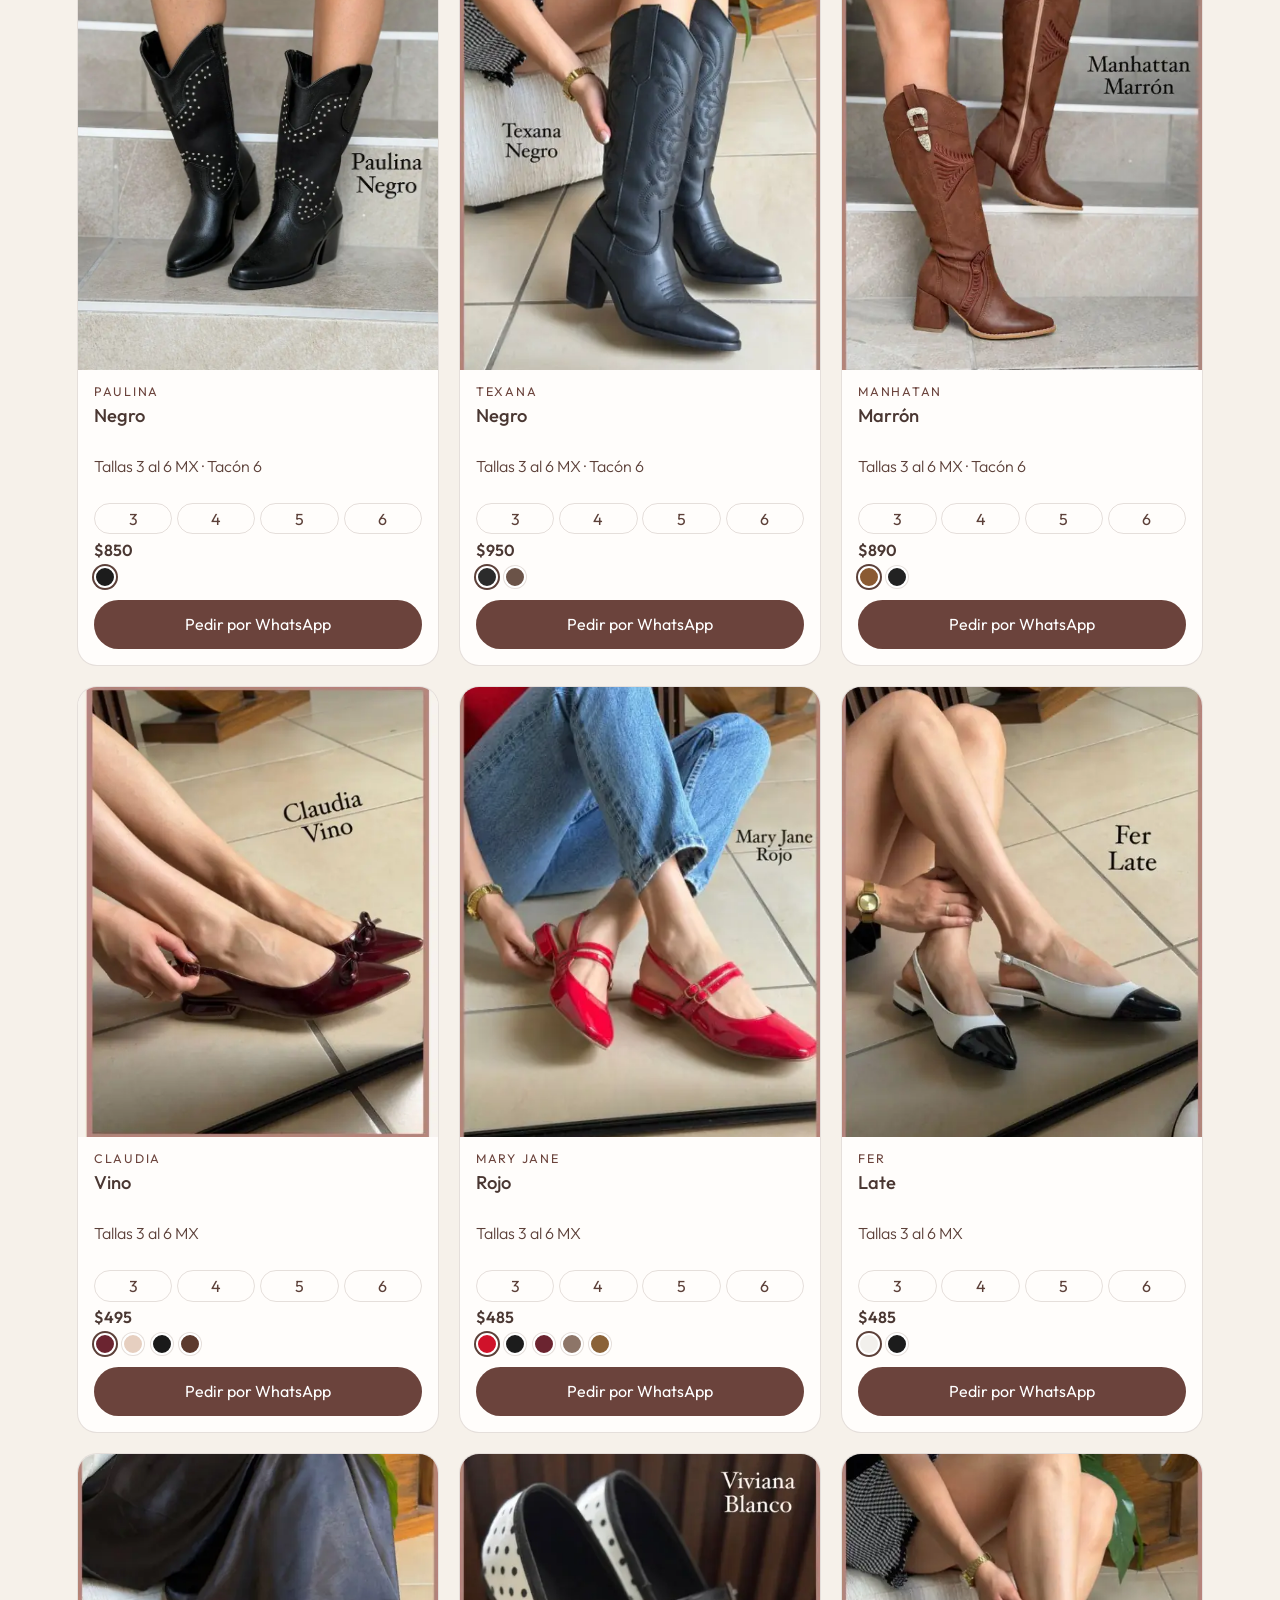
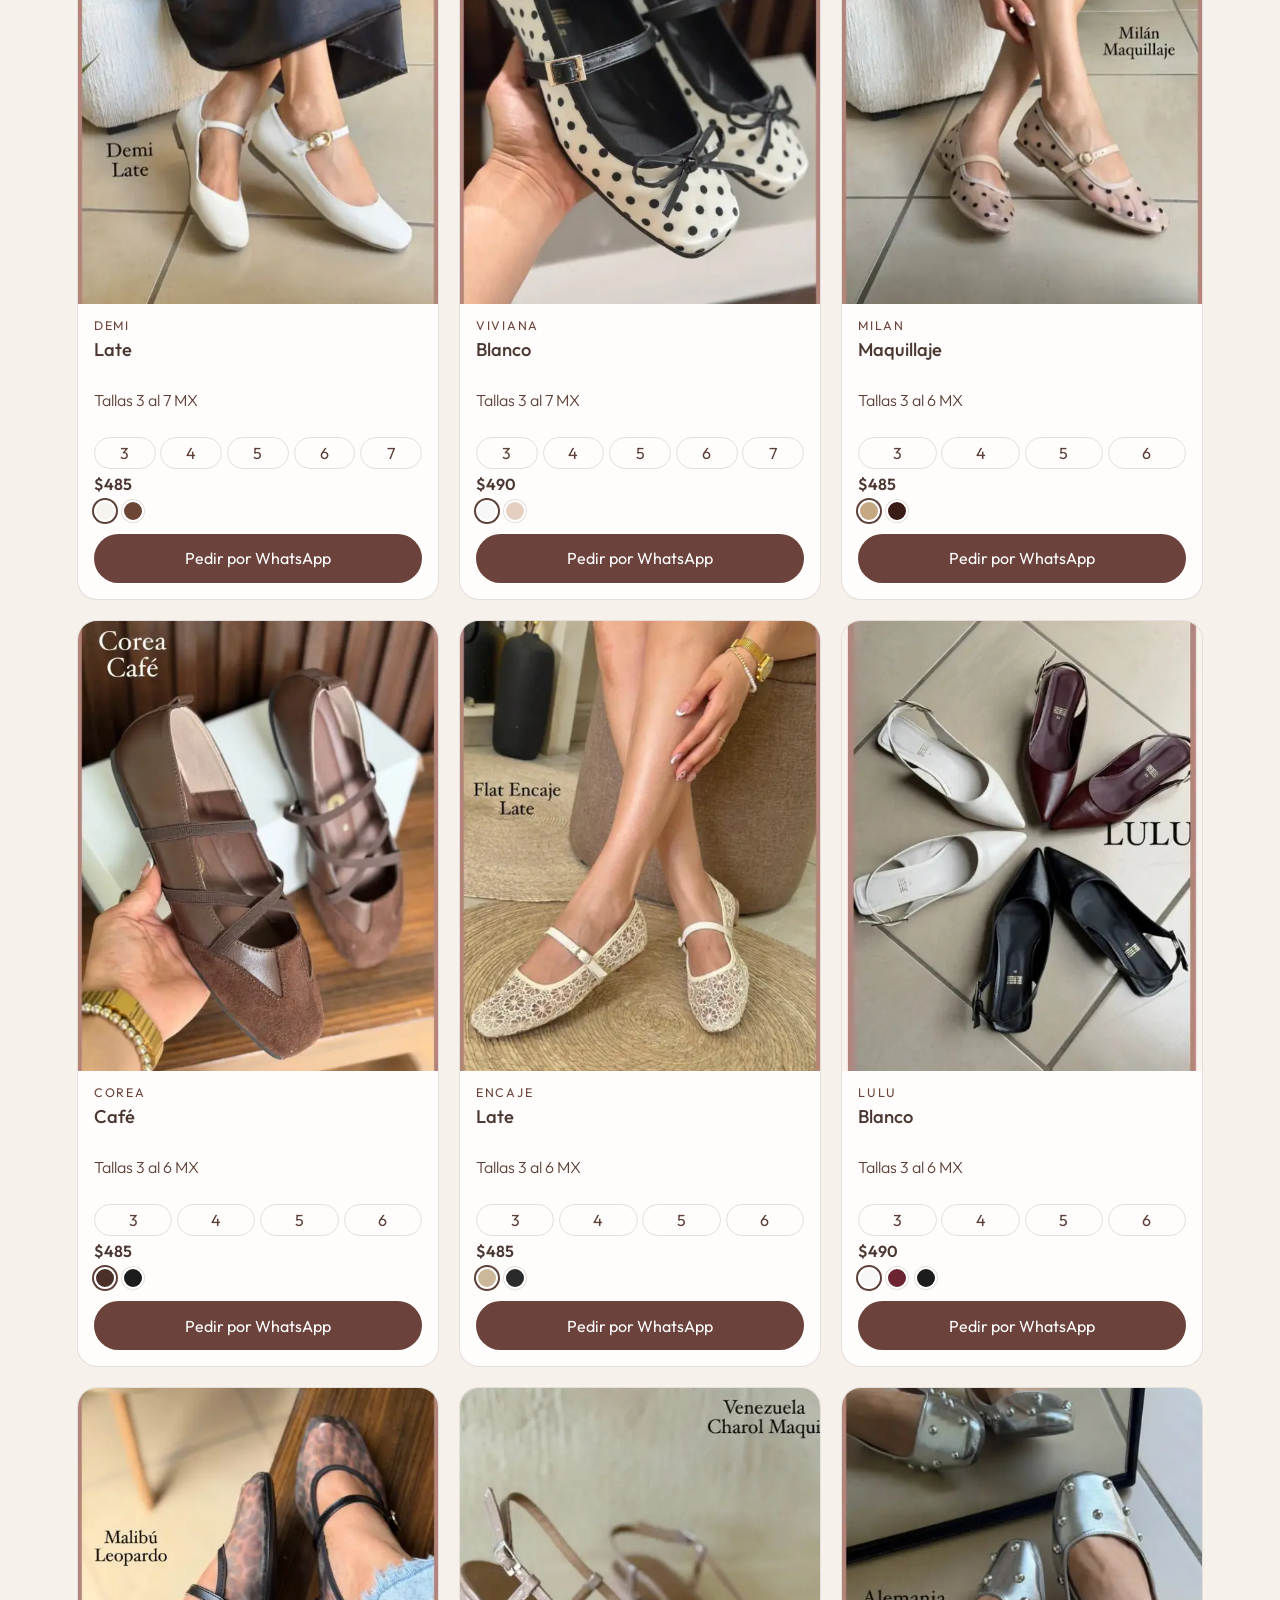
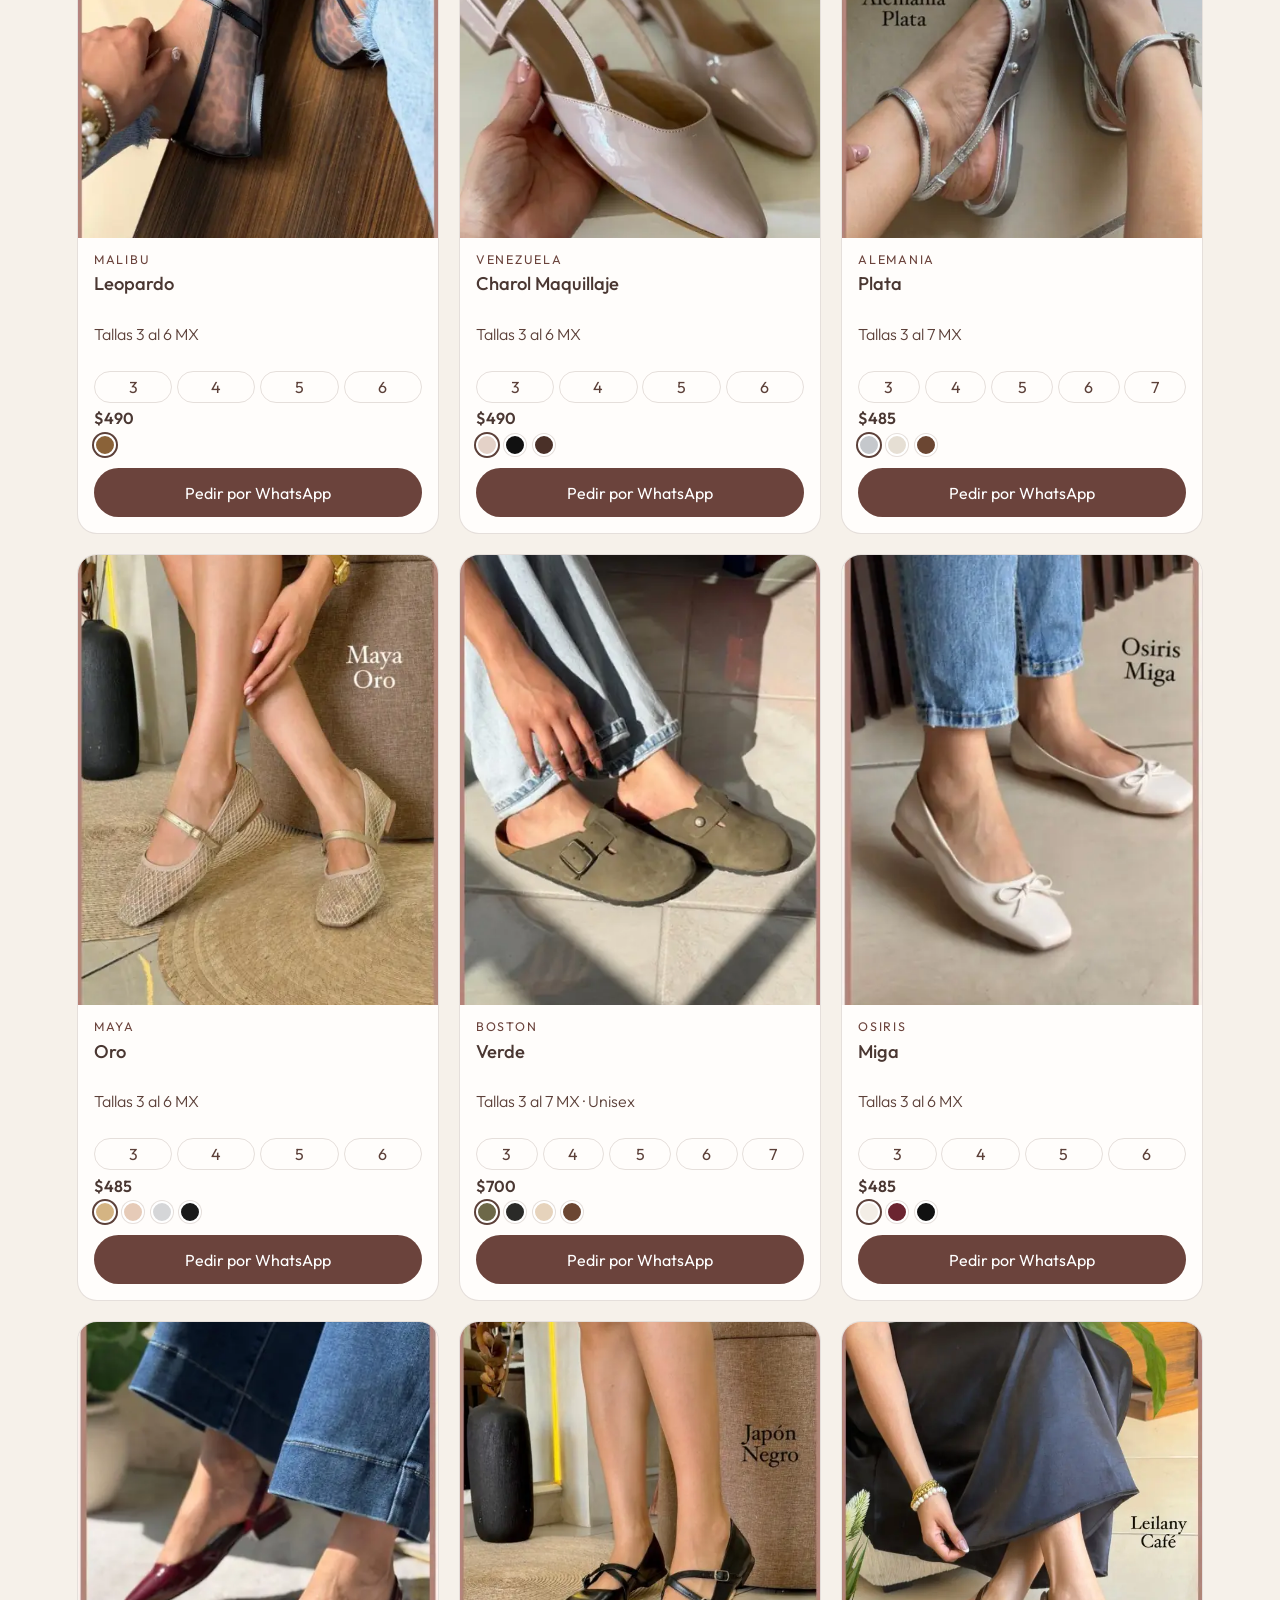
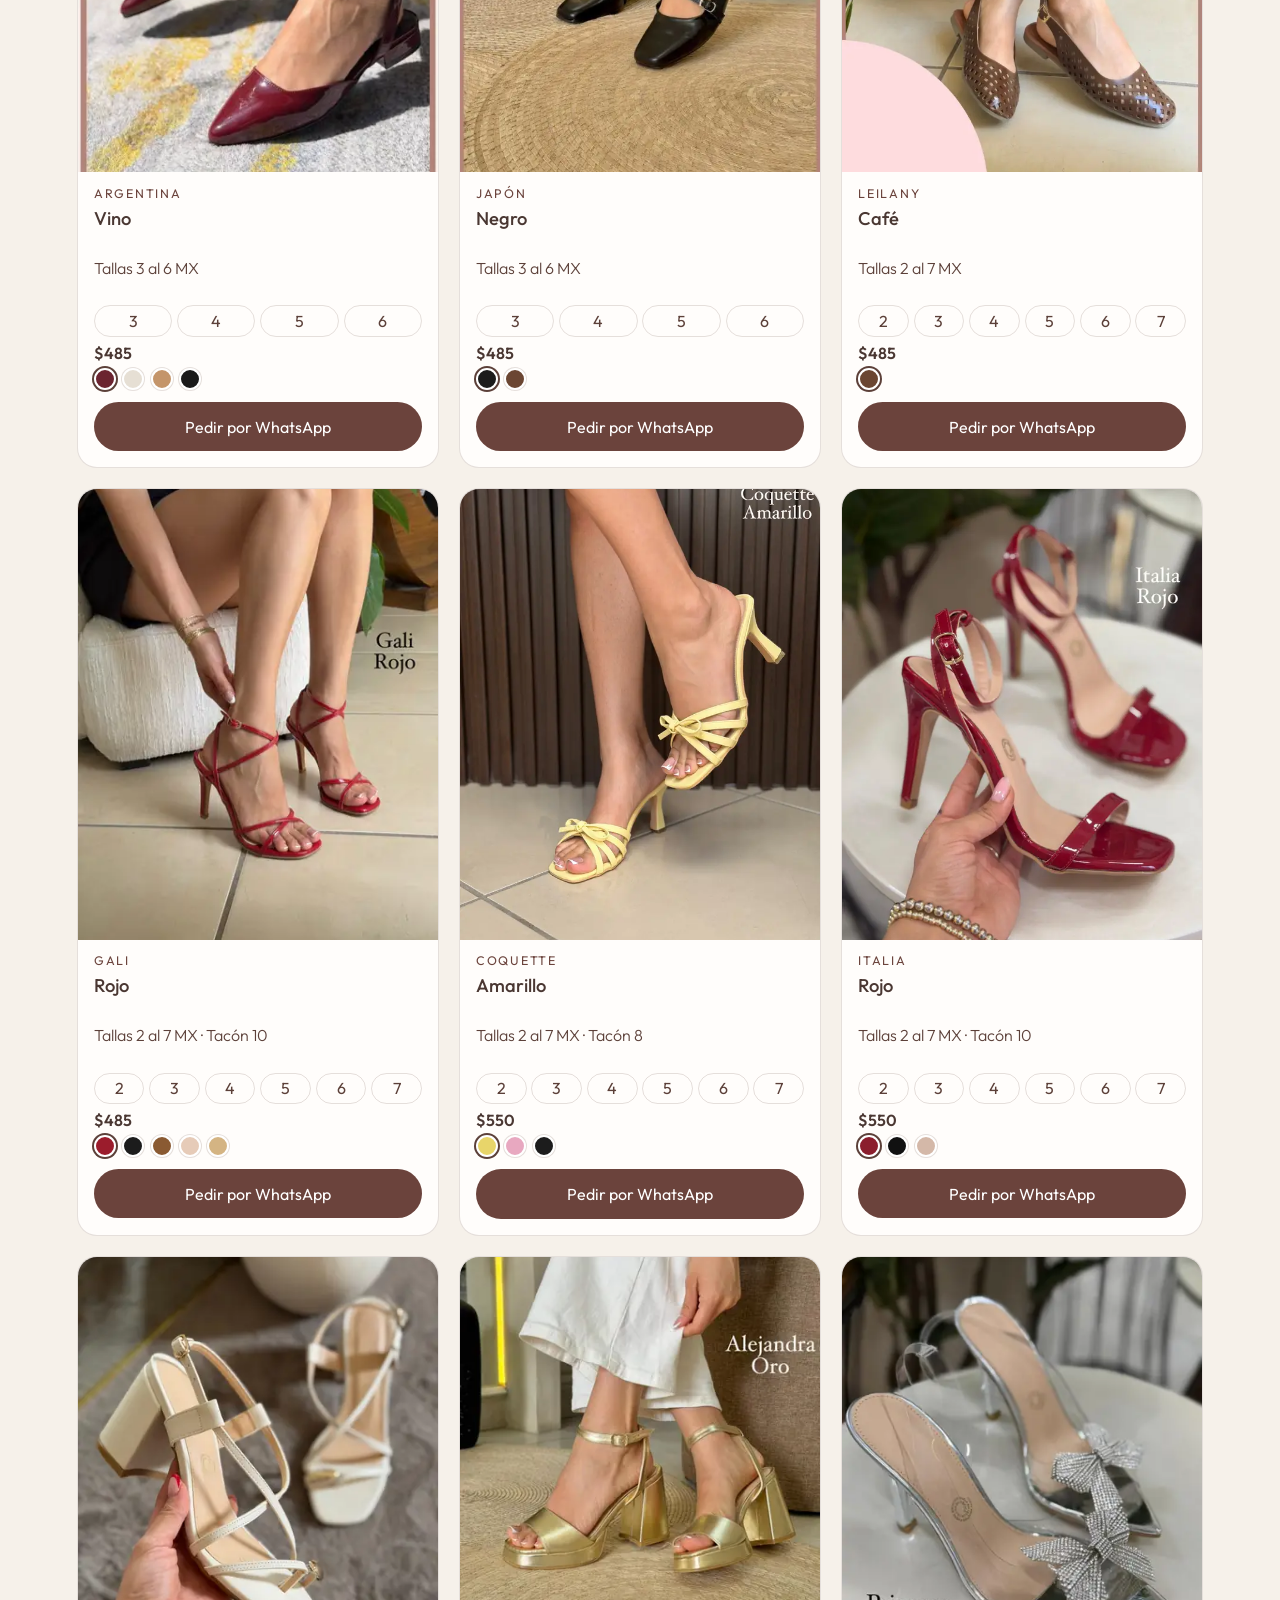
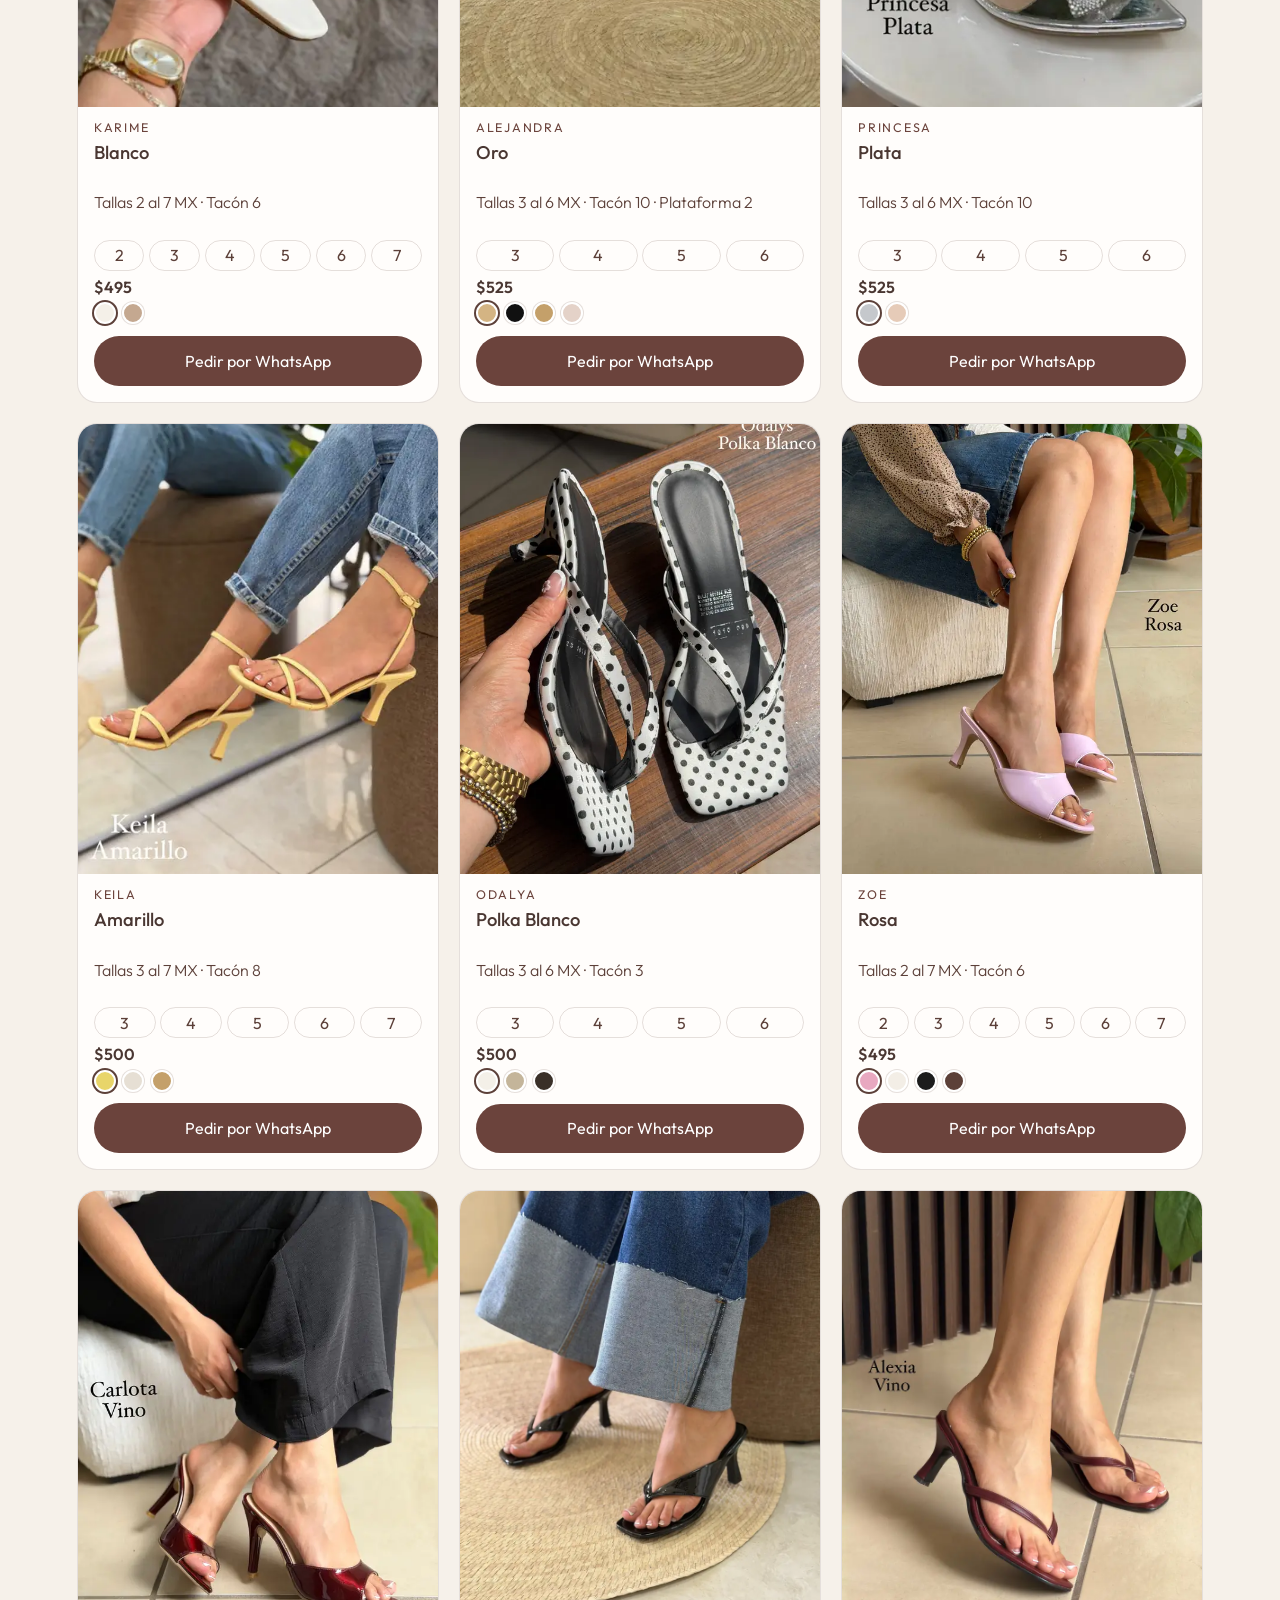
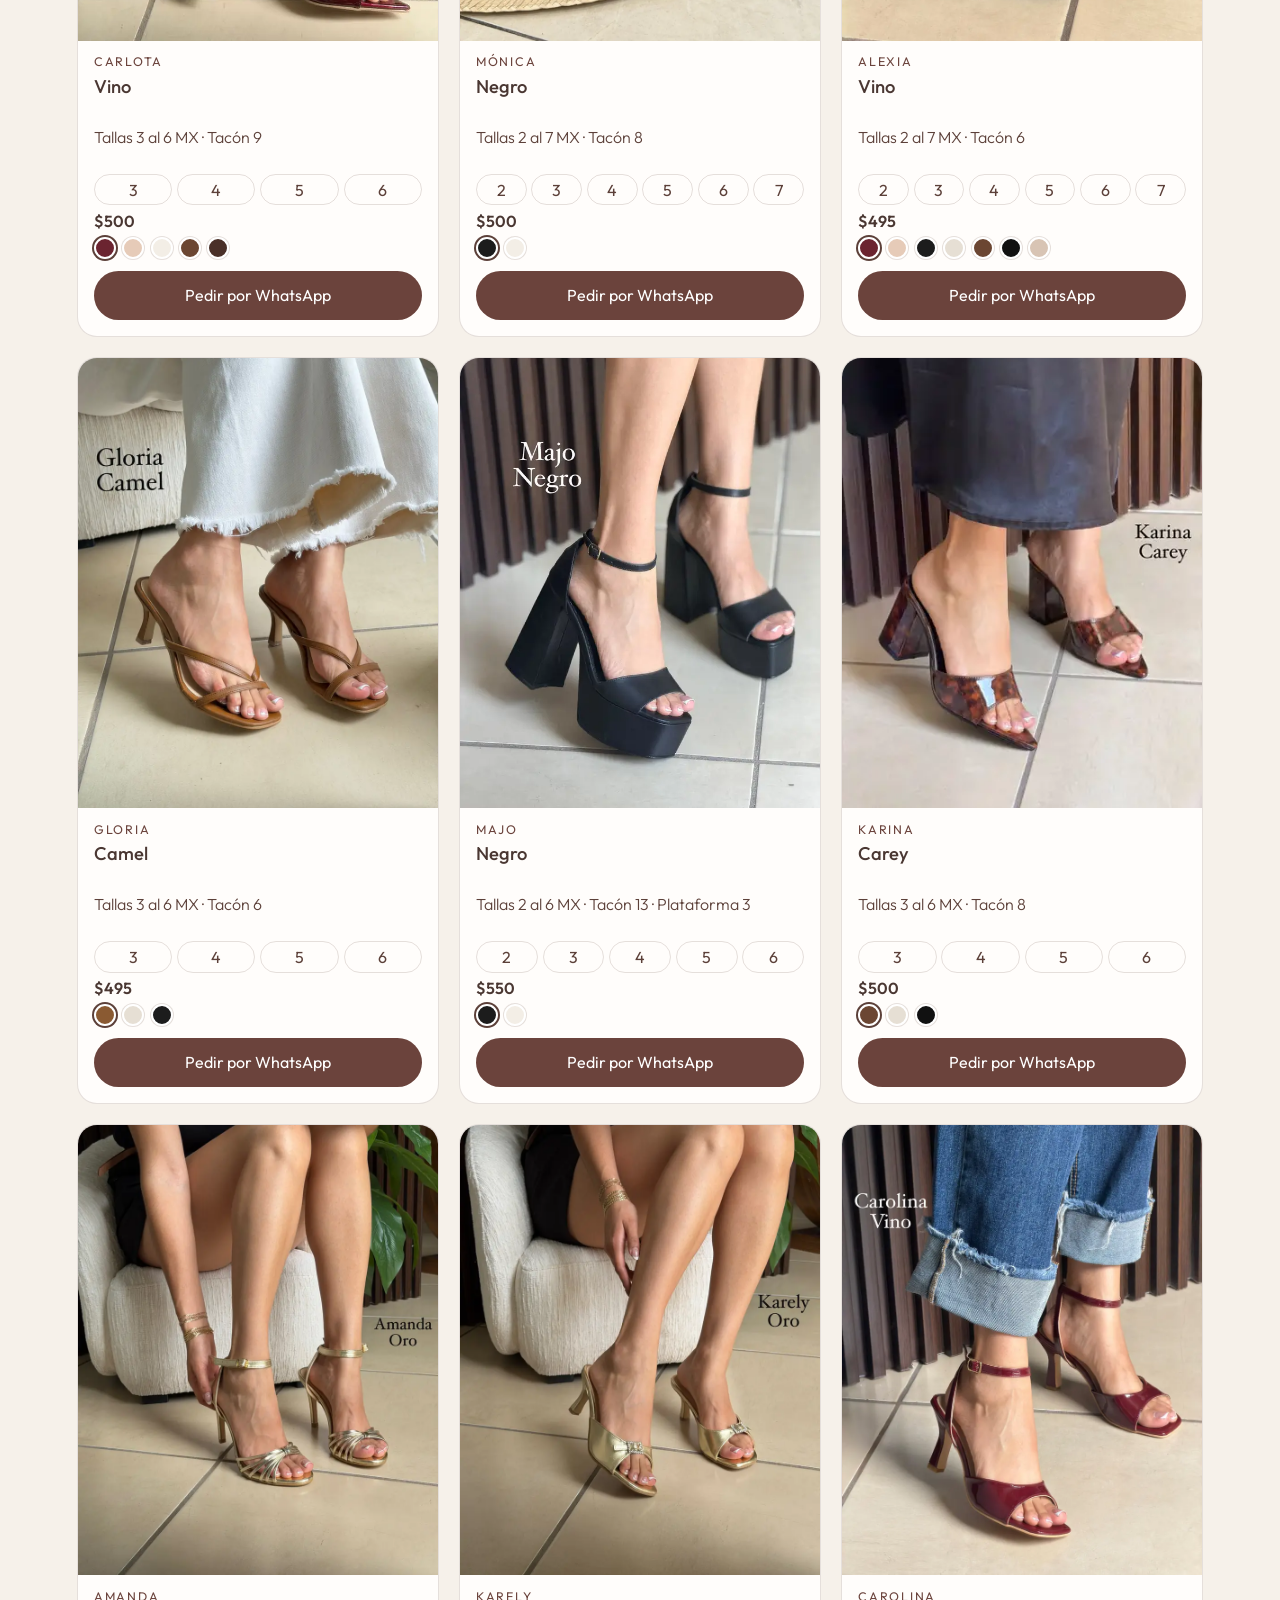
==== commit cfbf4766: "Quita la precarga de la foto que ya no coincide con la primera ficha. Co-authored-by: Cursor <cursor" ====
--- a/catalogo.html
+++ b/catalogo.html
@@ -10,7 +10,6 @@
   <link rel="apple-touch-icon" href="apple-touch-icon.png" />
   <meta name="apple-mobile-web-app-title" content="DiterShoes" />
   <meta name="description" content="Encuentra calzado en tendencia en DiterShoes. Modelos Dupe Samba, Ofelia y Matilda en tallas 3 a 7 MX. Pide por WhatsApp al 662 174 6719." />
-  <link rel="preload" as="image" href="images/dupe-samba-cafe.webp" fetchpriority="high" />
   <link rel="preload" as="font" href="fonts/outfit.woff2" type="font/woff2" crossorigin />
   <link rel="preload" as="font" href="fonts/cormorant-500.woff2" type="font/woff2" crossorigin />
   <link rel="stylesheet" href="styles.css" />
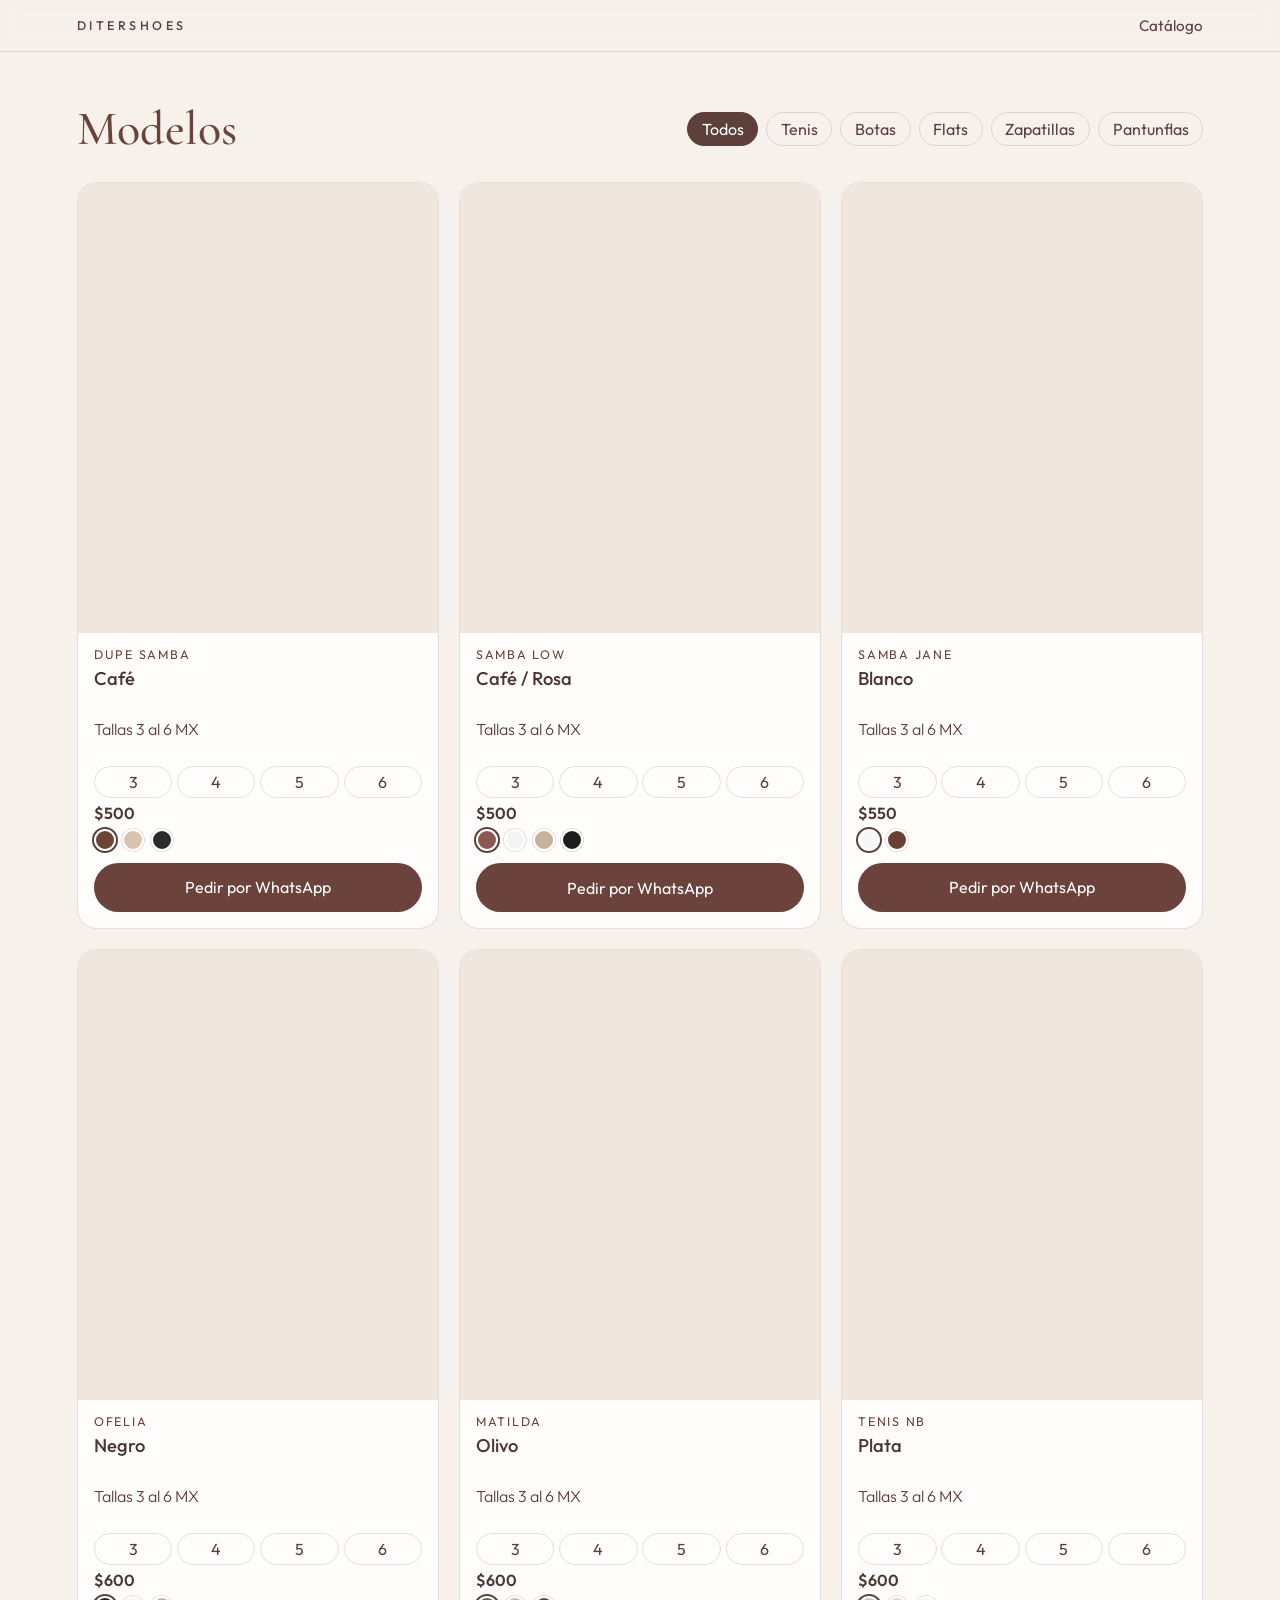
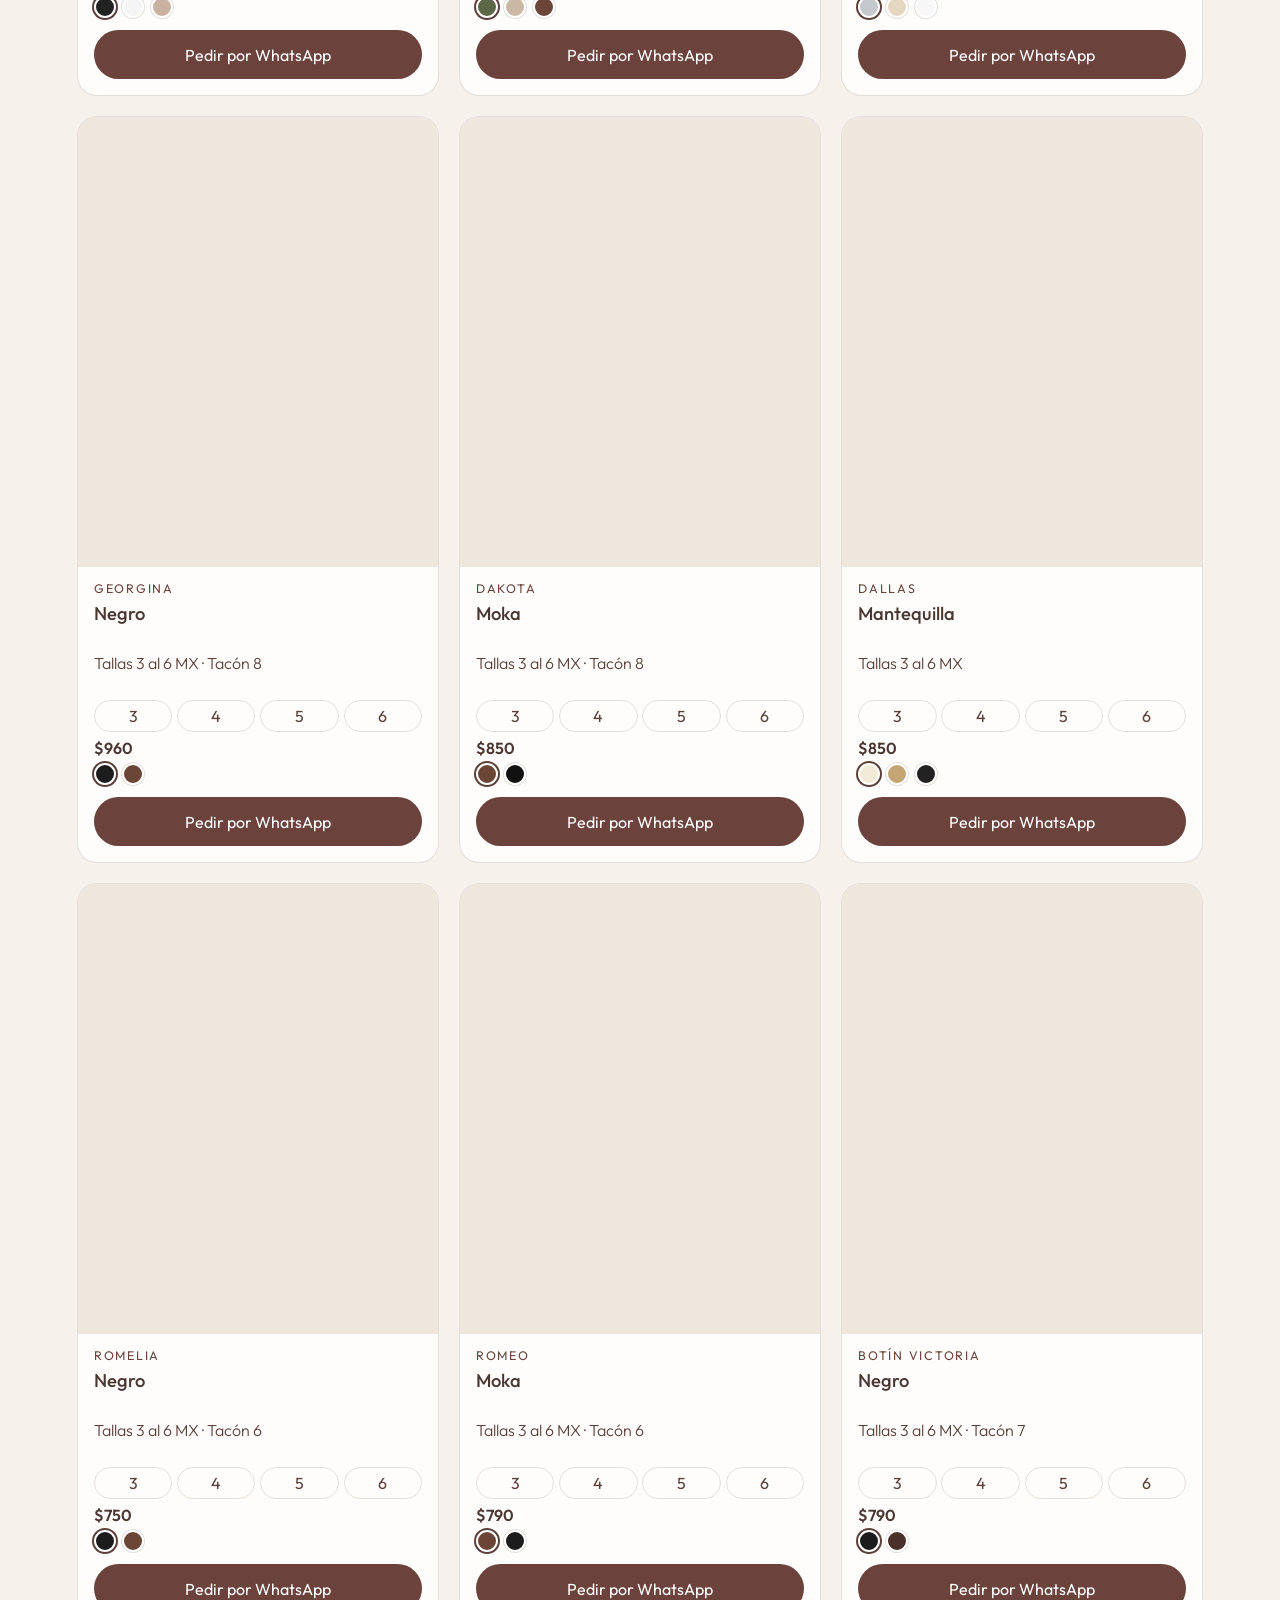
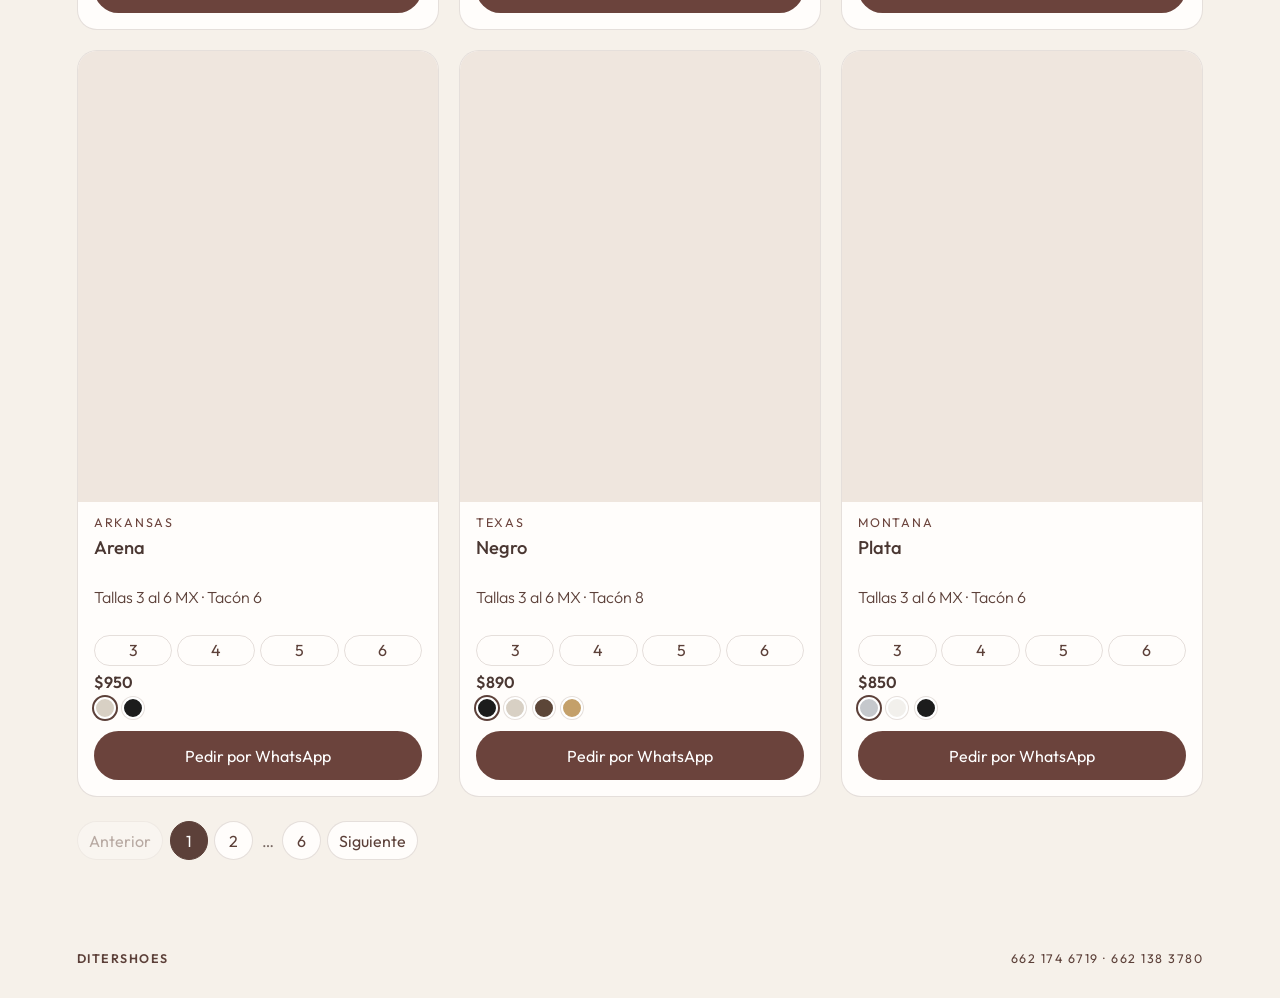
==== commit 7e6f2fbb: "Pagina el catálogo: 6 modelos en móvil y 15 en escritorio. Co-authored-by: Cursor <cursoragent@curso" ====
--- a/catalogo.html
+++ b/catalogo.html
@@ -27,6 +27,7 @@
       <h2>Modelos</h2>
       <div class="filters" id="filters"></div>
       <div class="grid" id="grid"></div>
+      <nav class="pager" id="pager" aria-label="Páginas del catálogo" hidden></nav>
     </section>
   </main>
 
--- a/styles.css
+++ b/styles.css
@@ -165,6 +165,33 @@
   font-size: 1rem;
 }
 .filters button.active { background: var(--ink); color: #fff; border-color: var(--ink); }
+
+.pager {
+  display: flex;
+  flex-wrap: wrap;
+  justify-content: center;
+  align-items: center;
+  gap: 0.4rem;
+  margin: 1.5rem 0 0.5rem;
+}
+.pager button {
+  font: inherit;
+  min-width: 2.4rem;
+  height: 2.4rem;
+  padding: 0 0.7rem;
+  border: 1px solid var(--line);
+  background: var(--card);
+  color: var(--ink);
+  border-radius: 999px;
+  cursor: pointer;
+}
+.pager button[aria-current="page"] {
+  background: var(--ink);
+  color: #fff;
+  border-color: var(--ink);
+}
+.pager button:disabled { opacity: 0.4; cursor: default; }
+.pager .pager-gap { color: var(--muted, #7a6a64); padding: 0 0.15rem; }
 
 .grid {
   margin-top: 1.5rem;
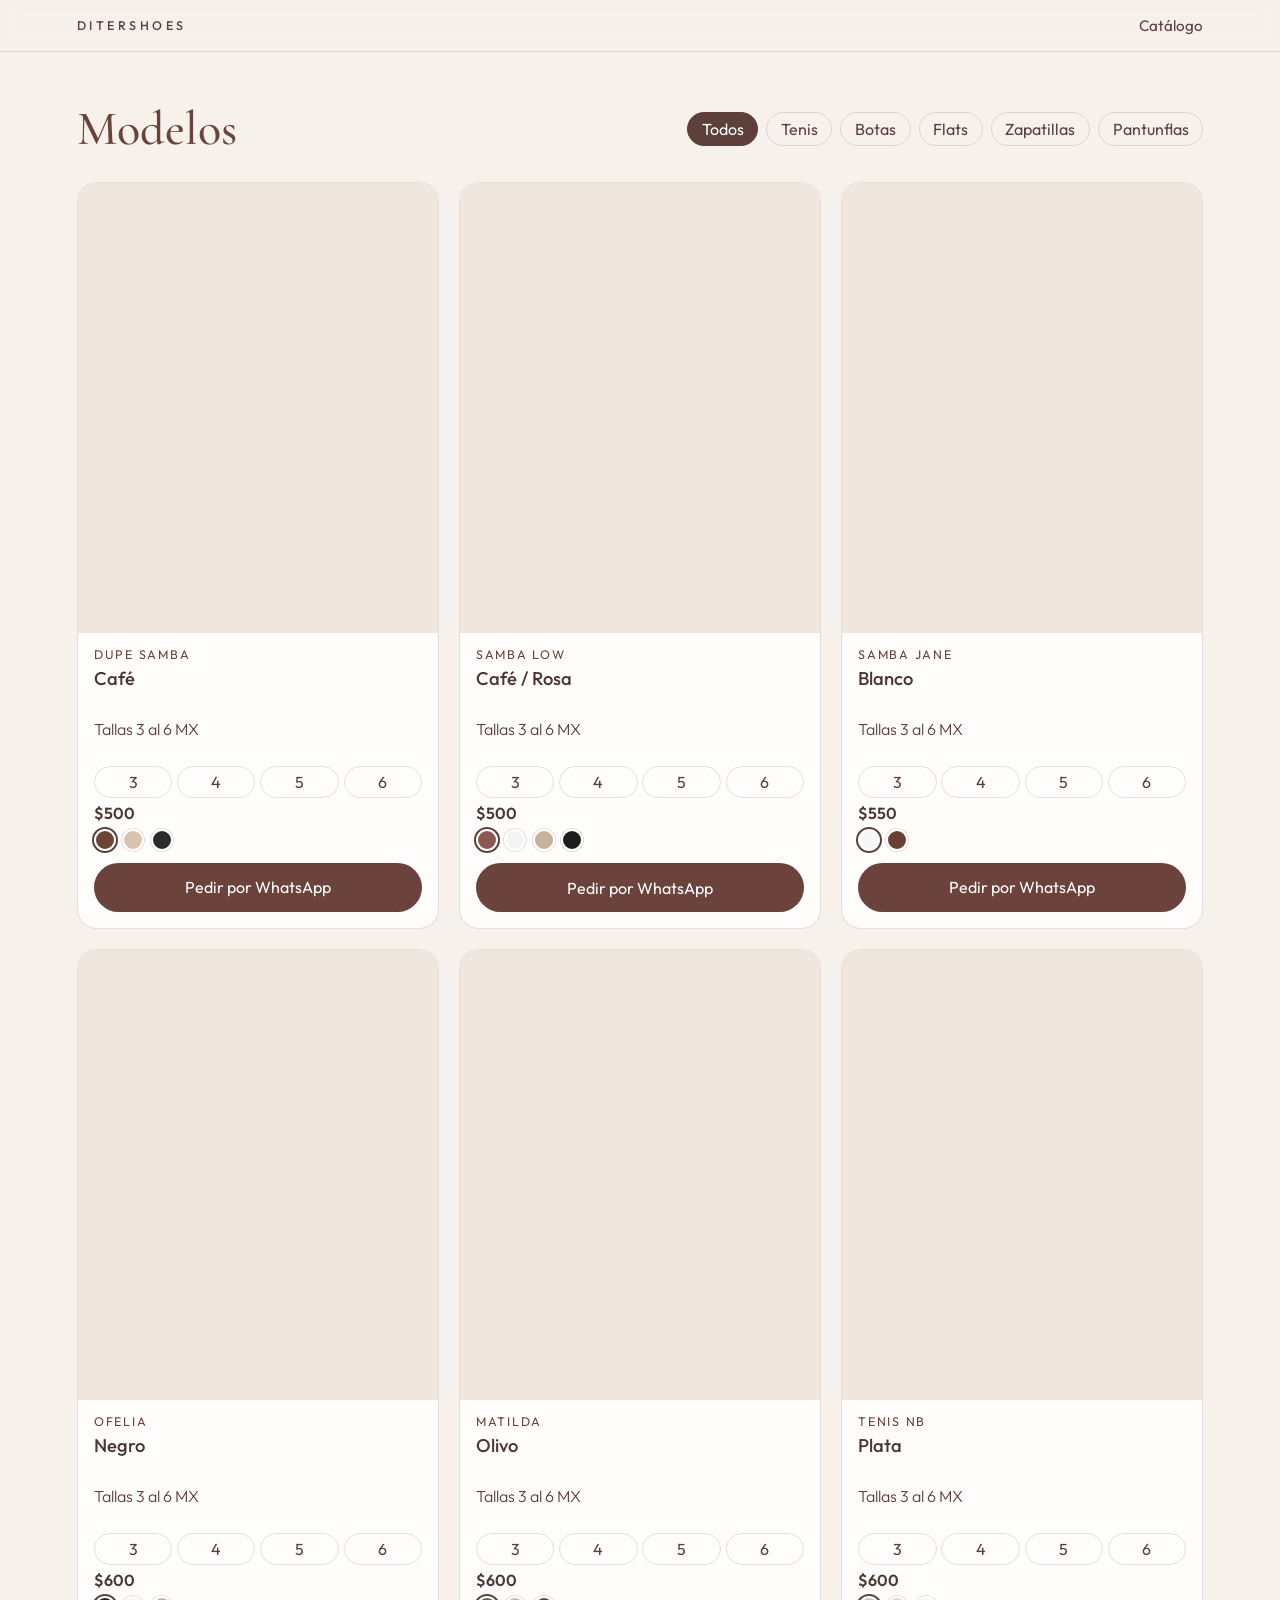
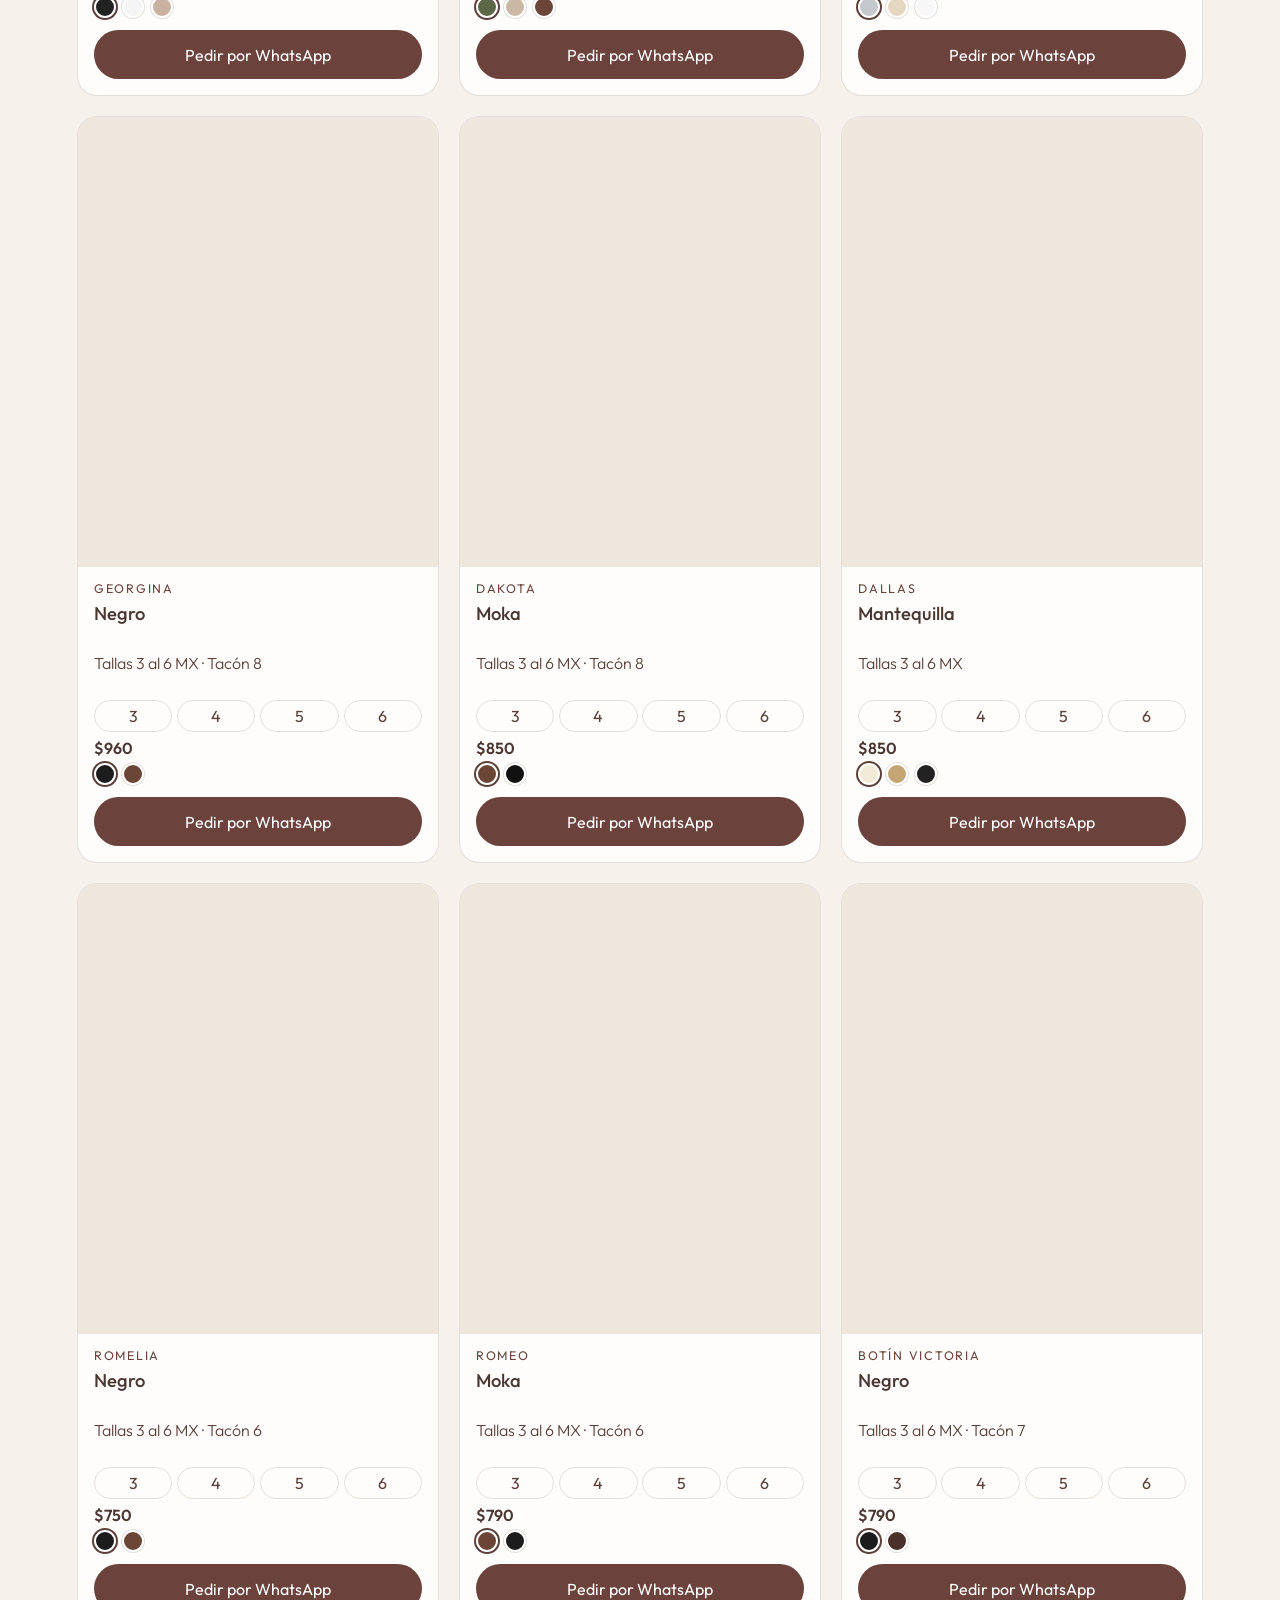
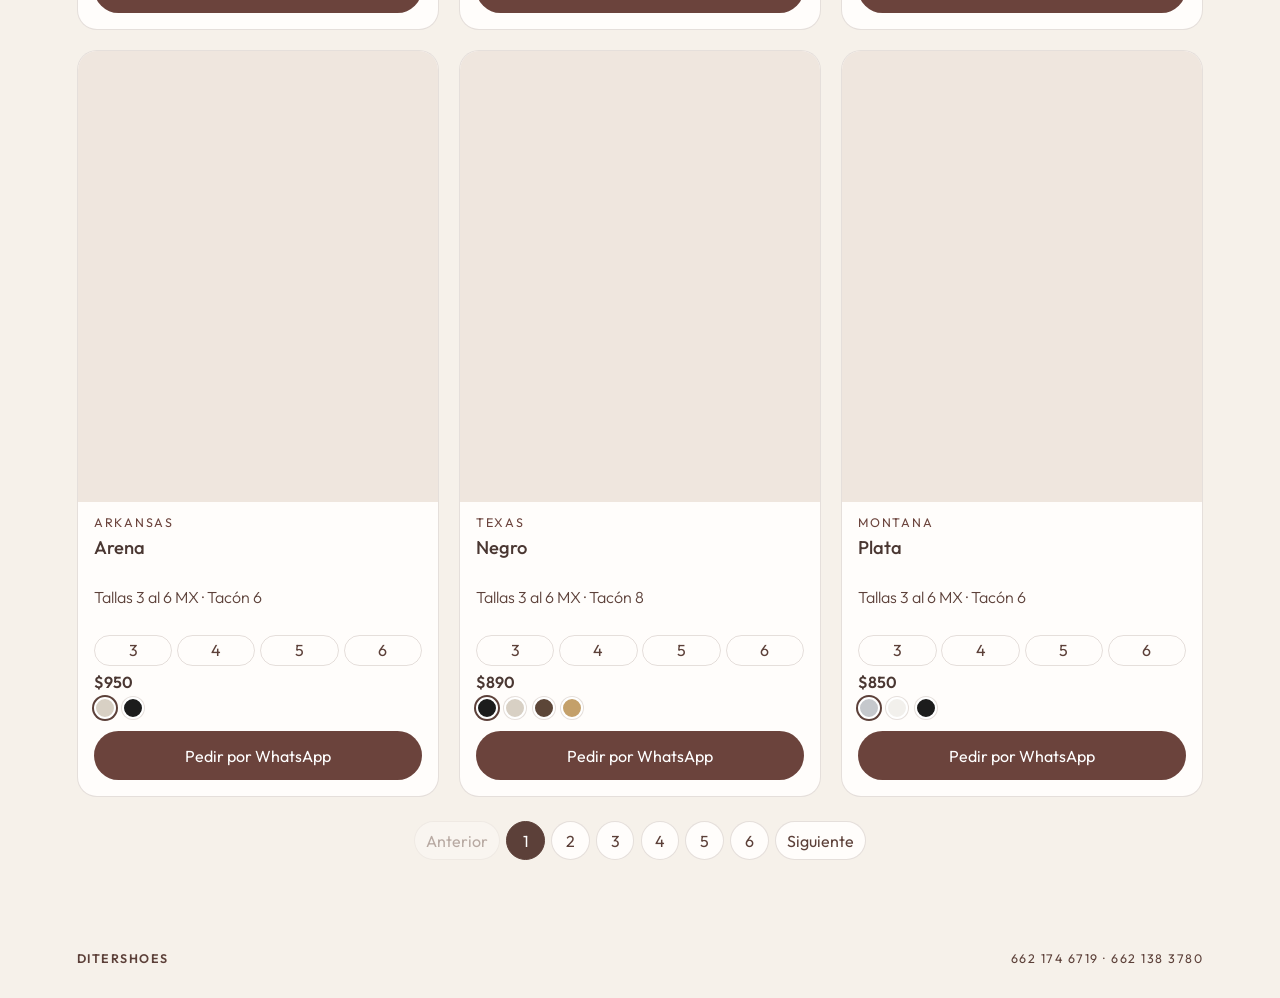
==== commit 2985a6c7: "Vuelve a permitir el script de Vercel Analytics que bloqueaba la política de seguridad. Co-authored-" ====
--- a/catalogo.html
+++ b/catalogo.html
@@ -42,5 +42,6 @@
   </dialog>
 
   <script src="app.js" defer></script>
+  <script defer src="/_vercel/insights/script.js"></script>
 </body>
 </html>
--- a/styles.css
+++ b/styles.css
@@ -137,7 +137,7 @@
   }
   .catalog h2 { margin-bottom: 0; }
   .filters { justify-content: flex-end; }
-  .grid { grid-column: 1 / -1; }
+  .grid, .pager { grid-column: 1 / -1; }
 }
 h2 {
   font-family: "Cormorant Garamond", serif;
@@ -172,7 +172,8 @@
   justify-content: center;
   align-items: center;
   gap: 0.4rem;
-  margin: 1.5rem 0 0.5rem;
+  width: 100%;
+  margin: 1.5rem auto 0.5rem;
 }
 .pager button {
   font: inherit;
@@ -364,6 +365,22 @@
   }
   .filters::-webkit-scrollbar { display: none; }
   .filters button { flex: 0 0 auto; }
+  .pager {
+    flex-wrap: nowrap;
+    gap: 0.35rem;
+    margin-top: 1.1rem;
+  }
+  .pager button {
+    flex: 0 0 auto;
+    min-width: 2.35rem;
+    height: 2.35rem;
+    padding: 0;
+  }
+  .pager .pager-step {
+    min-width: 2.6rem;
+    font-size: 1.35rem;
+    line-height: 1;
+  }
   .grid {
     grid-template-columns: 1fr 1fr;
     gap: 0.65rem;
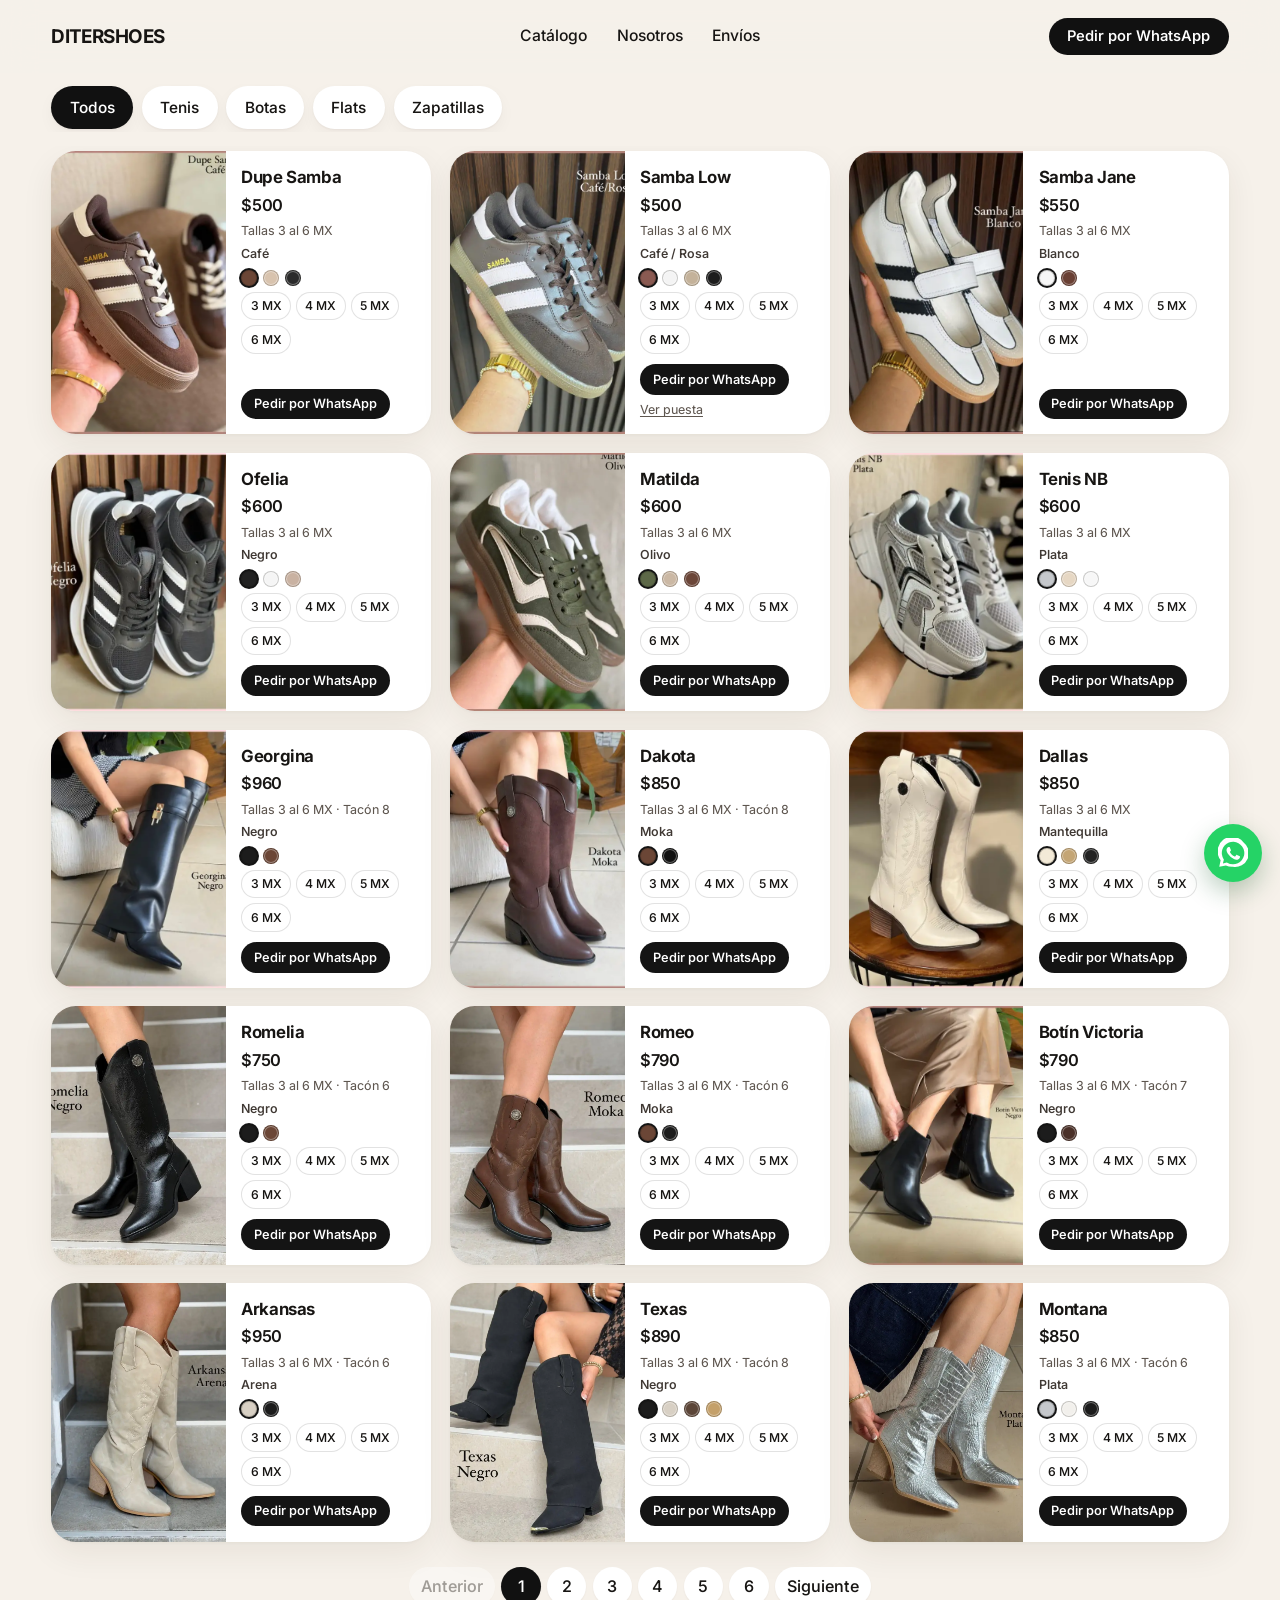
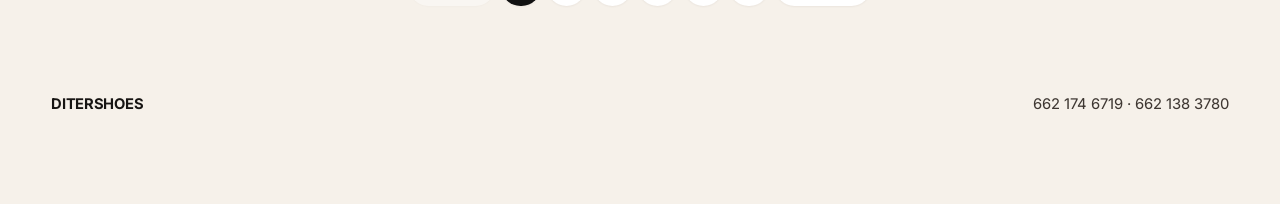
==== commit 7459fbb9: "Rediseña el sitio para acercarlo a los mockups de escritorio y móvil. El inicio ahora tiene el encab" ====
--- a/catalogo.html
+++ b/catalogo.html
@@ -10,22 +10,32 @@
   <link rel="apple-touch-icon" href="apple-touch-icon.png" />
   <meta name="apple-mobile-web-app-title" content="DiterShoes" />
   <meta name="description" content="Encuentra calzado en tendencia en DiterShoes. Modelos Dupe Samba, Ofelia y Matilda en tallas 3 a 7 MX. Pide por WhatsApp al 662 174 6719." />
-  <link rel="preload" as="font" href="fonts/outfit.woff2" type="font/woff2" crossorigin />
-  <link rel="preload" as="font" href="fonts/cormorant-500.woff2" type="font/woff2" crossorigin />
+  <link rel="preload" as="font" href="fonts/inter-latin.woff2" type="font/woff2" crossorigin />
   <link rel="stylesheet" href="styles.css" />
 </head>
 <body>
   <header class="site-header">
     <a class="brand" href="/">DITERSHOES</a>
-    <nav>
-      <a href="catalogo.html" aria-current="page">Catálogo</a>
+    <nav id="site-nav" class="site-nav" aria-label="Principal">
+      <a href="#catalogo" aria-current="page">Catálogo</a>
+      <a href="/#nosotros">Nosotros</a>
+      <a href="/#envios">Envíos</a>
+      <a class="btn-wa nav-wa" href="https://wa.me/526621746719?text=Hola%2C%20quiero%20hacer%20un%20pedido%20de%20DiterShoes." target="_blank" rel="noopener">Pedir por WhatsApp</a>
     </nav>
+    <div class="header-end">
+      <a class="btn-wa" href="https://wa.me/526621746719?text=Hola%2C%20quiero%20hacer%20un%20pedido%20de%20DiterShoes." target="_blank" rel="noopener">Pedir por WhatsApp</a>
+      <button class="menu-toggle" type="button" aria-expanded="false" aria-controls="site-nav" aria-label="Abrir menú">
+        <span></span><span></span><span></span>
+      </button>
+    </div>
   </header>
 
   <main>
-    <section class="catalog">
-      <h2>Modelos</h2>
-      <div class="filters" id="filters"></div>
+    <section class="catalog" id="catalogo" aria-labelledby="catalogo-title">
+      <h2 id="catalogo-title" class="visually-hidden">Catálogo</h2>
+      <div class="filters-bar">
+        <div class="filters" id="filters"></div>
+      </div>
       <div class="grid" id="grid"></div>
       <nav class="pager" id="pager" aria-label="Páginas del catálogo" hidden></nav>
     </section>
@@ -36,9 +46,15 @@
     <span><a href="https://wa.me/526621746719?text=Hola%2C%20quiero%20hacer%20un%20pedido%20de%20DiterShoes." target="_blank" rel="noopener">662 174 6719</a> · <a href="https://wa.me/526621383780?text=Hola%2C%20quiero%20hacer%20un%20pedido%20de%20DiterShoes." target="_blank" rel="noopener">662 138 3780</a></span>
   </footer>
 
+  <a class="wa-float" href="https://wa.me/526621746719?text=Hola%2C%20quiero%20hacer%20un%20pedido%20de%20DiterShoes." target="_blank" rel="noopener" aria-label="Pedir por WhatsApp">
+    <svg viewBox="0 0 24 24" aria-hidden="true" focusable="false">
+      <path fill="currentColor" d="M20.5 3.5A11 11 0 0 0 2.1 17.8L1 23l5.3-1.1A11 11 0 0 0 12 23a11 11 0 0 0 8.5-19.5zM12 21a9 9 0 0 1-4.6-1.3l-.3-.2-3.2.8.8-3.1-.2-.3A9 9 0 1 1 12 21zm5-6.7c-.3-.1-1.5-.7-1.7-.8s-.4-.1-.6.1-.7.8-.8 1-.3.2-.6.1a7.4 7.4 0 0 1-2.2-1.4 8.2 8.2 0 0 1-1.5-1.9c-.2-.3 0-.4.1-.6l.4-.5.2-.3a.5.5 0 0 0 0-.5c-.1-.1-.6-1.4-.8-1.9s-.4-.4-.6-.4h-.5a1 1 0 0 0-.7.3 3 3 0 0 0-.9 2.3 5.2 5.2 0 0 0 1.1 2.8 11.8 11.8 0 0 0 4.5 4 15 15 0 0 0 1.5.6 3.6 3.6 0 0 0 1.7.1 2.8 2.8 0 0 0 1.8-1.3 2.3 2.3 0 0 0 .2-1.3c-.1-.1-.3-.2-.5-.3z"/>
+    </svg>
+  </a>
+
   <dialog id="lightbox">
     <form method="dialog"><button class="close" aria-label="Cerrar">×</button></form>
-    <img id="lightbox-img" alt="" width="800" height="1000" style="aspect-ratio:4/5" />
+    <img id="lightbox-img" alt="" width="800" height="1000" />
   </dialog>
 
   <script src="app.js" defer></script>
--- a/styles.css
+++ b/styles.css
@@ -1,170 +1,366 @@
 :root {
   --cream: #f6f1ea;
-  --ink: #5c4039;
-  --ink-deep: #4a3732;
-  --rose: #c9a399;
-  --rose-text: #6b433c;
-  --pink: #f3c9cf;
-  --sand: #d8c4b4;
-  --line: rgba(109, 83, 76, 0.18);
-  --card: #fffdfb;
+  --ink: #171513;
+  --muted: #5e564f;
+  --line: rgba(23, 21, 19, 0.1);
+  --card: #ffffff;
+  --camel: #c4926a;
+  --camel-deep: #b5835c;
+  --camel-mobile: #b58763;
+  --header-h: 4.55rem;
+  --gutter: clamp(1.15rem, 4vw, 4.25rem);
+  --shadow: 0 12px 32px rgba(62, 40, 18, 0.07), 0 1px 3px rgba(62, 40, 18, 0.04);
 }
 
 @font-face {
-  font-family: Outfit;
+  font-family: Inter;
   font-style: normal;
-  font-weight: 300 600;
+  font-weight: 100 900;
   font-display: swap;
-  src: url("fonts/outfit.woff2") format("woff2");
-}
-@font-face {
-  font-family: "Cormorant Garamond";
-  font-style: normal;
-  font-weight: 500 700;
-  font-display: swap;
-  src: url("fonts/cormorant-500.woff2") format("woff2");
-}
-@font-face {
-  font-family: "Cormorant Garamond";
-  font-style: italic;
-  font-weight: 500;
-  font-display: swap;
-  src: url("fonts/cormorant-500i.woff2") format("woff2");
+  src: url("fonts/inter-latin.woff2") format("woff2");
 }
 
 * { box-sizing: border-box; }
-html { scroll-behavior: smooth; touch-action: manipulation; }
+html {
+  scroll-behavior: smooth;
+  scroll-padding-top: calc(var(--header-h) + 0.4rem);
+}
 body {
   margin: 0;
-  font-family: Outfit, sans-serif;
-  color: var(--ink-deep);
+  font-family: Inter, system-ui, sans-serif;
+  color: var(--ink);
   background: var(--cream);
-  font-weight: 400;
+  font-weight: 430;
+  line-height: 1.45;
+}
+body.nav-open { overflow: hidden; }
+img { max-width: 100%; }
+button, a { -webkit-tap-highlight-color: transparent; }
+:focus-visible {
+  outline: 2px solid var(--ink);
+  outline-offset: 3px;
+}
+[hidden] { display: none !important; }
+
+.visually-hidden {
+  position: absolute;
+  width: 1px;
+  height: 1px;
+  padding: 0;
+  margin: -1px;
+  overflow: hidden;
+  clip: rect(0, 0, 0, 0);
+  white-space: nowrap;
+  border: 0;
 }
 
 .site-header {
   position: sticky;
   top: 0;
-  z-index: 5;
+  z-index: 40;
+  display: grid;
+  grid-template-columns: 1fr auto 1fr;
+  align-items: center;
+  height: var(--header-h);
+  padding: 0 var(--gutter);
+  background: rgba(246, 241, 234, 0.9);
+  backdrop-filter: blur(16px);
+}
+.brand {
+  justify-self: start;
+  color: var(--ink);
+  text-decoration: none;
+  font-weight: 700;
+  font-size: 1.18rem;
+  letter-spacing: -0.03em;
+}
+.site-nav {
   display: flex;
-  justify-content: space-between;
   align-items: center;
-  padding: 1rem 6vw;
-  background: rgba(246, 241, 234, 0.9);
-  backdrop-filter: blur(10px);
-  border-bottom: 1px solid var(--line);
-}
-.brand {
-  letter-spacing: 0.28em;
-  font-size: 0.78rem;
+  gap: 1.85rem;
+}
+.site-nav a {
+  color: var(--ink);
   text-decoration: none;
-  color: var(--ink);
+  font-size: 0.98rem;
   font-weight: 500;
-}
-nav { display: flex; gap: 1.25rem; }
-nav a { color: var(--ink); text-decoration: none; font-size: 0.95rem; }
-
-body.home {
-  min-height: 100vh;
-  display: flex;
-  flex-direction: column;
-}
-body.home main { flex: 1; display: flex; }
-body.home .hero { flex: 1; }
-.hero {
-  position: relative;
-  min-height: 70vh;
-  padding: 10vh 8vw 6vh;
-  overflow: hidden;
-  display: flex;
-  flex-direction: column;
-  align-items: center;
-  justify-content: center;
-  text-align: center;
-}
-.eyebrow {
-  letter-spacing: 0.42em;
-  font-size: 0.78rem;
-  color: var(--rose);
-  margin: 0 0 0.5rem;
-}
-.hero h1 {
-  font-family: "Cormorant Garamond", serif;
-  font-weight: 500;
-  font-size: clamp(2.8rem, 8vw, 7rem);
-  line-height: 0.9;
-  letter-spacing: 0.04em;
-  margin: 0;
-  color: var(--rose-text);
-}
-.hero h1 span { display: block; font-style: italic; }
-.home-brand { font-style: normal; font-weight: 700; letter-spacing: 0.04em; font-size: 1.15em; }
-.hero h1 span:last-child { font-weight: 500; font-size: 0.82em; }
-.lede { max-width: 34rem; font-weight: 300; line-height: 1.6; margin: 1.5rem auto 2rem; }
-.lede-break { display: none; }
-.lede-sizes { white-space: nowrap; }
-[hidden] { display: none !important; }
-.btn {
+  transition: opacity 0.2s ease;
+}
+.site-nav a:hover { opacity: 0.55; }
+.header-end { justify-self: end; display: flex; align-items: center; }
+
+.btn-wa {
   display: inline-flex;
   align-items: center;
   justify-content: center;
-  background: #6b433c;
+  background: #111;
   color: #fff;
   text-decoration: none;
-  padding: 0.85rem 1.4rem;
   border-radius: 999px;
-  border: 1px solid transparent;
-  font: inherit;
+  padding: 0.72rem 1.15rem;
+  font-size: 0.92rem;
+  font-weight: 560;
+  line-height: 1;
+  transition: transform 0.25s ease, background 0.25s ease;
+}
+.btn-wa:hover { background: #2a2a2a; transform: translateY(-1px); }
+.site-nav .nav-wa { display: none; color: #fff; }
+
+.menu-toggle {
+  display: none;
+  position: relative;
+  width: 44px;
+  height: 44px;
+  margin-right: -0.45rem;
+  border: 0;
+  background: transparent;
+  padding: 0;
   cursor: pointer;
 }
-.btn-ghost { background: transparent; color: var(--ink-deep); border-color: var(--rose); }
-.blob {
+.menu-toggle span {
   position: absolute;
-  border-radius: 50% 50% 40% 60%;
-  z-index: -1;
-}
-.blob-pink { width: 280px; height: 220px; background: var(--pink); right: -40px; top: 18%; }
-.blob-sand { width: 240px; height: 320px; background: var(--sand); left: -60px; bottom: -40px; border-radius: 140px 140px 0 0; }
-
-.catalog, .order { padding: 3rem 6vw 4rem; }
-.catalog h2 { margin-bottom: 1rem; }
-@media (min-width: 721px) {
-  .catalog {
-    display: grid;
-    grid-template-columns: auto 1fr;
-    align-items: center;
-    column-gap: 1.5rem;
-  }
-  .catalog h2 { margin-bottom: 0; }
-  .filters { justify-content: flex-end; }
-  .grid, .pager { grid-column: 1 / -1; }
-}
-h2 {
-  font-family: "Cormorant Garamond", serif;
-  font-weight: 500;
-  font-size: 3rem;
+  left: 12px;
+  top: 21px;
+  width: 20px;
+  height: 1.6px;
+  background: var(--ink);
+  border-radius: 2px;
+  transition: transform 0.2s ease, opacity 0.2s ease;
+}
+.menu-toggle span:nth-child(1) { transform: translateY(-6px); }
+.menu-toggle span:nth-child(3) { transform: translateY(6px); }
+.menu-toggle[aria-expanded="true"] span:nth-child(1) { transform: rotate(45deg); }
+.menu-toggle[aria-expanded="true"] span:nth-child(2) { opacity: 0; }
+.menu-toggle[aria-expanded="true"] span:nth-child(3) { transform: rotate(-45deg); }
+
+.hero {
+  display: grid;
+  grid-template-columns: minmax(0, 0.9fr) minmax(0, 1.1fr);
+  align-items: center;
+  gap: clamp(1rem, 2.5vw, 2.5rem);
+  padding: 0.35rem var(--gutter) 1rem;
+}
+.hero-copy { max-width: 36rem; }
+.hero-title {
   margin: 0;
-  color: var(--rose-text);
-}
-.filters { display: flex; flex-wrap: wrap; gap: 0.5rem; }
+  font-weight: 700;
+  font-size: clamp(2.7rem, 3.9vw, 4.05rem);
+  line-height: 0.96;
+  letter-spacing: -0.042em;
+  color: #12110f;
+}
+.lede {
+  margin: 0.9rem 0 1.2rem;
+  font-size: 1.05rem;
+  font-weight: 430;
+  color: #2f2a26;
+}
+.btn-catalog {
+  display: inline-flex;
+  align-items: center;
+  justify-content: center;
+  background: var(--camel);
+  color: #fff;
+  text-decoration: none;
+  border-radius: 999px;
+  padding: 0.92rem 1.45rem;
+  font-weight: 560;
+  font-size: 1.02rem;
+  line-height: 1;
+  transition: background 0.25s ease, transform 0.25s ease;
+}
+.btn-catalog:hover { background: var(--camel-deep); transform: translateY(-1px); }
+
+.hero-photo {
+  aspect-ratio: 5 / 4;
+  width: min(100%, 540px);
+  border-radius: 1.6rem;
+  overflow: hidden;
+  background: #efe4d8;
+  justify-self: end;
+}
+.hero-photo img {
+  width: 100%;
+  height: 100%;
+  object-fit: cover;
+  object-position: 52% 40%;
+  transform: scale(1.05);
+  display: block;
+}
+
+.catalog {
+  padding: 0 var(--gutter) 3.25rem;
+  scroll-margin-top: var(--header-h);
+}
+.filters-bar {
+  position: sticky;
+  top: var(--header-h);
+  z-index: 20;
+  margin-inline: calc(var(--gutter) * -1);
+  padding: 0.7rem 0 0.85rem;
+  background: rgba(246, 241, 234, 0.92);
+  backdrop-filter: blur(14px);
+}
+.filters {
+  display: flex;
+  gap: 0.55rem;
+  overflow-x: auto;
+  overscroll-behavior-x: contain;
+  scrollbar-width: none;
+  padding: 0.15rem var(--gutter) 0.2rem;
+  scroll-padding-inline: var(--gutter);
+}
+.filters::-webkit-scrollbar { display: none; }
 .filters button {
   font: inherit;
-  border: 1px solid var(--line);
-  background: transparent;
+  font-weight: 530;
+  font-size: 0.96rem;
+  border: 0;
+  background: #fff;
   color: var(--ink);
   border-radius: 999px;
-  padding: 0.4rem 0.85rem;
+  padding: 0.64rem 1.15rem;
   cursor: pointer;
   white-space: nowrap;
-  flex-shrink: 0;
+  flex: 0 0 auto;
+  box-shadow: 0 1px 2px rgba(40, 24, 12, 0.05), 0 6px 16px rgba(40, 24, 12, 0.04);
+  transition: background 0.2s ease, color 0.2s ease, transform 0.2s ease;
+}
+.filters button:hover { transform: translateY(-1px); }
+.filters button.active { background: #111; color: #fff; }
+
+.grid {
+  margin-top: 0.35rem;
+  display: grid;
+  grid-template-columns: repeat(3, minmax(0, 1fr));
+  gap: 1.15rem;
+}
+.card {
+  background: var(--card);
+  border-radius: 1.55rem;
+  box-shadow: var(--shadow);
+  display: flex;
+  flex-direction: row;
+  overflow: hidden;
+  min-height: 252px;
+  opacity: 0;
+  transform: translateY(14px);
+  transition: opacity 0.6s ease, transform 0.6s ease, box-shadow 0.35s ease;
+}
+.card.is-in { opacity: 1; transform: none; }
+.card.is-in:hover {
+  transform: translateY(-4px);
+  box-shadow: 0 18px 40px rgba(62, 40, 18, 0.1);
+}
+.card-photo {
+  position: relative;
+  flex: 0 0 46%;
+  background: #efe6dc;
+}
+.card-photo img {
+  position: absolute;
+  inset: 0;
+  width: 100%;
+  height: 100%;
+  object-fit: cover;
+  cursor: zoom-in;
+}
+.card-body {
+  padding: 1rem 1rem 0.95rem 0.95rem;
+  display: flex;
+  flex-direction: column;
+  gap: 0.38rem;
+  flex: 1;
+  min-width: 0;
+}
+.model {
+  margin: 0;
+  font-size: 1.05rem;
+  font-weight: 680;
+  letter-spacing: -0.025em;
+  line-height: 1.2;
+}
+.price {
+  margin: 0;
+  font-size: 1.02rem;
+  font-weight: 600;
+  letter-spacing: -0.02em;
+}
+.meta, .color-name {
+  margin: 0;
+  font-size: 0.78rem;
+  color: var(--muted);
+  line-height: 1.3;
+}
+.color-name { font-weight: 560; color: #3f3833; }
+.swatches { display: flex; flex-wrap: wrap; gap: 0.38rem; padding-top: 0.1rem; }
+.swatches button {
+  width: 16px;
+  height: 16px;
+  border-radius: 50%;
+  border: 1px solid rgba(23, 21, 19, 0.2);
+  padding: 0;
+  cursor: pointer;
+  box-shadow: inset 0 0 0 1px rgba(255, 255, 255, 0.35);
+}
+.swatches button.active { box-shadow: 0 0 0 2px #141414; }
+.sizes { display: flex; flex-wrap: wrap; gap: 0.32rem; }
+.sizes button {
+  font: inherit;
+  font-size: 0.76rem;
+  font-weight: 530;
+  border: 1px solid rgba(23, 21, 19, 0.12);
+  background: #fff;
+  color: var(--ink);
+  border-radius: 999px;
+  padding: 0.28rem 0.52rem;
+  cursor: pointer;
+  transition: background 0.2s ease, color 0.2s ease, border-color 0.2s ease;
+}
+.sizes button:hover { border-color: rgba(23, 21, 19, 0.35); }
+.sizes button.active { background: #141414; color: #fff; border-color: #141414; }
+.size-hint { margin: 0; font-size: 0.78rem; color: #9a3d32; }
+.card-actions {
+  display: flex;
+  flex-direction: column;
+  align-items: flex-start;
+  gap: 0.4rem;
+  margin-top: auto;
+  padding-top: 0.25rem;
+}
+.order-link {
+  display: inline-flex;
+  align-items: center;
+  justify-content: center;
+  background: #141414;
+  color: #fff;
+  text-decoration: none;
+  border-radius: 999px;
+  padding: 0.48rem 0.8rem;
+  font-size: 0.8rem;
+  font-weight: 560;
+  line-height: 1.2;
+  text-align: center;
+  transition: background 0.2s ease, transform 0.2s ease;
+}
+.order-link:hover { background: #2c2c2c; transform: translateY(-1px); }
+.order-short { display: none; }
+.worn {
+  background: none;
+  border: 0;
+  padding: 0;
+  font: inherit;
+  font-size: 0.78rem;
+  color: var(--muted);
+  text-decoration: underline;
+  text-underline-offset: 0.15em;
+  cursor: pointer;
 }
 .empty-cat {
   grid-column: 1 / -1;
   margin: 1.5rem 0;
-  color: var(--muted, #7a6a64);
-  font-size: 1rem;
-}
-.filters button.active { background: var(--ink); color: #fff; border-color: var(--ink); }
+  color: var(--muted);
+}
 
 .pager {
   display: flex;
@@ -172,106 +368,88 @@
   justify-content: center;
   align-items: center;
   gap: 0.4rem;
-  width: 100%;
-  margin: 1.5rem auto 0.5rem;
+  margin: 1.6rem auto 0.25rem;
 }
 .pager button {
   font: inherit;
-  min-width: 2.4rem;
-  height: 2.4rem;
-  padding: 0 0.7rem;
-  border: 1px solid var(--line);
-  background: var(--card);
+  font-weight: 530;
+  min-width: 2.45rem;
+  height: 2.45rem;
+  padding: 0 0.75rem;
+  border: 0;
+  background: #fff;
   color: var(--ink);
   border-radius: 999px;
   cursor: pointer;
-}
-.pager button[aria-current="page"] {
-  background: var(--ink);
-  color: #fff;
-  border-color: var(--ink);
-}
-.pager button:disabled { opacity: 0.4; cursor: default; }
-.pager .pager-gap { color: var(--muted, #7a6a64); padding: 0 0.15rem; }
-
-.grid {
-  margin-top: 1.5rem;
+  box-shadow: 0 1px 2px rgba(40, 24, 12, 0.05);
+  transition: background 0.2s ease, color 0.2s ease, transform 0.2s ease;
+}
+.pager button:hover:not(:disabled) { transform: translateY(-1px); }
+.pager button[aria-current="page"] { background: #111; color: #fff; }
+.pager button:disabled { opacity: 0.38; cursor: default; }
+
+.notes {
   display: grid;
-  grid-template-columns: repeat(auto-fill, minmax(280px, 1fr));
-  gap: 1.25rem;
-}
-.card {
-  background: var(--card);
-  border: 1px solid var(--line);
-  border-radius: 1.25rem;
-  overflow: hidden;
-  display: flex;
-  flex-direction: column;
-}
-.card img {
-  width: 100%;
-  height: auto;
-  aspect-ratio: 4 / 5;
-  object-fit: cover;
-  object-position: center;
-  background: #efe6de;
-  cursor: zoom-in;
-}
-.card-body { padding: 0.85rem 1rem 1rem; display: flex; flex-direction: column; gap: 0.35rem; flex: 1; }
-.model { font-size: 0.78rem; letter-spacing: 0.14em; text-transform: uppercase; color: var(--rose-text); margin: 0; }
-.card h3 { margin: 0; font-weight: 500; font-size: 1.15rem; line-height: 1.25; min-height: 2.5em; }
-.meta { margin: 0; color: var(--ink); font-weight: 300; line-height: 1.3; min-height: 2.6em; }
-.price { font-weight: 600; margin: 0; }
-.sizes {
-  display: flex;
-  flex-wrap: nowrap;
-  gap: 0.3rem;
-}
-.sizes button {
-  font: inherit;
-  flex: 1 1 0;
-  min-width: 0;
-  border: 1px solid var(--line);
-  background: transparent;
-  color: var(--ink);
-  border-radius: 999px;
-  padding: 0.3rem 0.55rem;
-  cursor: pointer;
-}
-.sizes button.active { background: var(--ink); color: #fff; border-color: var(--ink); }
-.size-hint { margin: 0; font-size: 0.85rem; color: #9a4d45; }
-.swatches { display: flex; flex-wrap: wrap; gap: 0.4rem; }
-.card-actions { display: flex; flex-direction: column; gap: 0.4rem; }
-.swatches button {
-  width: 22px; height: 22px; border-radius: 50%;
-  border: 2px solid #fff;
-  box-shadow: 0 0 0 1px var(--line);
-  cursor: pointer;
-  padding: 0;
-}
-.swatches button.active { box-shadow: 0 0 0 2px var(--ink); }
-.card .btn { margin-top: 0.4rem; }
-
-.order { text-align: center; background: #6b433c; color: #fff; }
-.order h2, .order p { color: #fff; }
-.phones { display: flex; gap: 0.75rem; justify-content: center; flex-wrap: wrap; }
-.order .btn { background: #fff; color: var(--ink-deep); }
-.order .btn-ghost { background: transparent; color: #fff; border-color: #fff; }
+  grid-template-columns: 1fr 1fr;
+  gap: 2rem 4rem;
+  max-width: 1080px;
+  margin: 0 auto;
+  padding: 1.5rem var(--gutter) 1rem;
+}
+.note h2 {
+  margin: 0 0 0.55rem;
+  font-size: 1.55rem;
+  font-weight: 680;
+  letter-spacing: -0.03em;
+}
+.note p {
+  margin: 0;
+  color: #3a342f;
+  max-width: 38rem;
+  line-height: 1.6;
+}
+.note a { color: inherit; }
+.reveal {
+  opacity: 0;
+  transform: translateY(12px);
+  transition: opacity 0.65s ease, transform 0.65s ease;
+}
+.reveal.is-in { opacity: 1; transform: none; }
 
 footer {
   display: flex;
   justify-content: space-between;
   gap: 1rem;
   flex-wrap: wrap;
-  padding: 1.2rem 6vw 2rem;
-  letter-spacing: 0.12em;
-  font-size: 0.78rem;
-  color: var(--ink);
-}
-footer a {
-  color: var(--ink);
-  text-decoration: none;
-}
+  padding: 2rem var(--gutter) 5.5rem;
+  color: #3f3833;
+  font-size: 0.92rem;
+}
+footer strong {
+  color: var(--ink);
+  letter-spacing: -0.02em;
+  font-weight: 700;
+}
+footer a { color: inherit; text-decoration: none; }
+footer a:hover { text-decoration: underline; text-underline-offset: 0.18em; }
+
+.wa-float {
+  position: fixed;
+  right: 1.15rem;
+  bottom: calc(1.15rem + env(safe-area-inset-bottom));
+  z-index: 30;
+  width: 58px;
+  height: 58px;
+  border-radius: 50%;
+  background: #25d366;
+  color: #fff;
+  display: grid;
+  place-items: center;
+  box-shadow: 0 10px 24px rgba(20, 90, 40, 0.28);
+  transition: transform 0.25s ease;
+}
+.wa-float:hover { transform: scale(1.06); }
+.wa-float svg { width: 30px; height: 30px; display: block; }
 
 #lightbox {
   position: fixed;
@@ -280,16 +458,16 @@
   transform: translate(-50%, -50%);
   margin: 0;
   border: none;
-  border-radius: 1rem;
-  padding: 0.45rem 0.45rem 0.55rem;
+  border-radius: 1.2rem;
+  padding: 0.5rem;
   width: fit-content;
   max-width: min(94vw, 720px);
   max-height: calc(100dvh - 1.25rem);
   overflow: hidden;
-  box-sizing: border-box;
   background: var(--cream);
-}
-#lightbox::backdrop { background: rgba(74, 55, 50, 0.55); }
+  box-shadow: 0 24px 60px rgba(20, 14, 8, 0.28);
+}
+#lightbox::backdrop { background: rgba(18, 14, 10, 0.58); }
 #lightbox img {
   display: block;
   width: auto;
@@ -297,101 +475,133 @@
   max-width: min(90vw, 680px);
   max-height: calc(100dvh - 4.2rem);
   object-fit: contain;
-  border-radius: 0.55rem;
+  border-radius: 0.75rem;
   touch-action: pinch-zoom;
 }
 .close {
   position: absolute;
-  right: 0.7rem;
-  top: 0.55rem;
+  right: 0.55rem;
+  top: 0.4rem;
+  width: 2.4rem;
+  height: 2.4rem;
   border: none;
-  background: transparent;
-  font-size: 1.8rem;
+  border-radius: 999px;
+  background: rgba(246, 241, 234, 0.9);
+  font-size: 1.5rem;
+  line-height: 1;
   cursor: pointer;
   color: var(--ink);
 }
 
+@media (max-width: 1100px) {
+  .grid { grid-template-columns: 1fr 1fr; }
+}
+
+@media (max-width: 860px) {
+  .site-header { display: flex; justify-content: space-between; }
+  .header-end .btn-wa { display: none; }
+  .menu-toggle { display: flex; }
+  .site-nav {
+    display: none;
+    position: absolute;
+    top: 100%;
+    left: 0;
+    right: 0;
+    z-index: 2;
+    flex-direction: column;
+    align-items: stretch;
+    gap: 0;
+    padding: 0.35rem var(--gutter) 1.15rem;
+    background: #f6f1ea;
+    border-bottom: 1px solid rgba(23, 21, 19, 0.08);
+    box-shadow: 0 18px 36px rgba(40, 28, 18, 0.08);
+  }
+  .site-nav.is-open { display: flex; }
+  .site-nav a {
+    padding: 0.95rem 0.1rem;
+    font-size: 1.08rem;
+    border-bottom: 1px solid rgba(23, 21, 19, 0.08);
+  }
+  .site-nav.is-open .nav-wa {
+    display: inline-flex;
+    color: #fff;
+    margin-top: 0.95rem;
+    border-bottom: 0;
+    padding: 0.9rem 1rem;
+  }
+  .hero {
+    grid-template-columns: 1fr;
+    gap: 0;
+    padding-top: 0.35rem;
+    padding-bottom: 1.6rem;
+  }
+  .hero-title {
+    font-size: 2.55rem;
+    letter-spacing: -0.04em;
+    max-width: 10.6em;
+  }
+  .br-d { display: none; }
+  .lede { margin: 0.75rem 0 1.05rem; font-size: 1.05rem; }
+  .lede-cats { display: none; }
+  .btn-catalog {
+    width: 100%;
+    border-radius: 14px;
+    background: var(--camel-mobile);
+    padding: 0.98rem 1rem;
+  }
+  .btn-catalog:hover { background: #a67958; }
+  .hero-photo {
+    margin-top: 1.05rem;
+    aspect-ratio: 5 / 4.15;
+    max-height: 320px;
+    border-radius: 1.25rem;
+    justify-self: stretch;
+  }
+  .hero-photo img {
+    object-position: 50% 46%;
+    transform: scale(1.05);
+  }
+  .notes { grid-template-columns: 1fr; gap: 1.75rem; padding-top: 0.5rem; }
+}
+
 @media (max-width: 720px) {
-  body.home {
-    height: 100dvh;
-    min-height: 100dvh;
-    overflow: hidden;
-  }
-  body.home .site-header { position: static; }
-  body.home .hero {
-    min-height: 0;
-    padding: 0 5vw;
-  }
-  body.home .hero h1 { font-size: 1rem; letter-spacing: 0; width: 100%; }
-  body.home .home-brand {
-    font-size: 9.4vw;
-    font-weight: 700;
-    letter-spacing: 0.02em;
-    line-height: 1;
-    white-space: nowrap;
-  }
-  body.home .hero h1 span:last-child { font-size: 8.2vw; font-weight: 500; margin-top: 0.35rem; }
-  body.home .lede {
-    margin: 0.9rem auto 1.15rem;
-    font-size: clamp(0.92rem, 2.4vh, 1.05rem);
-    max-width: 20rem;
-  }
-  body.home .blob-pink { width: 48vw; height: 30vw; right: -8vw; }
-  body.home .blob-sand { width: 46vw; height: 28vh; left: -10vw; bottom: 0; }
-  body.home footer {
-    padding: 0.65rem 6vw calc(0.85rem + env(safe-area-inset-bottom));
-  }
-  .lede-break { display: block; }
-  .catalog { padding: 0.85rem 0.75rem 0; }
-  footer { padding-top: 0.7rem; }
-  .catalog h2 { font-size: 2.2rem; margin-bottom: 0.35rem; }
-  .filters {
-    position: sticky;
-    top: 3.25rem;
-    z-index: 4;
-    flex-wrap: nowrap;
-    overflow-x: auto;
-    overflow-y: hidden;
-    -webkit-overflow-scrolling: touch;
-    overscroll-behavior-x: contain;
-    scrollbar-width: none;
-    touch-action: pan-x;
-    gap: 0.4rem;
-    margin: 0 -0.75rem;
-    padding: 0.55rem 0.75rem;
-    background: rgba(246, 241, 234, 0.96);
-    backdrop-filter: blur(10px);
-    border-bottom: 1px solid var(--line);
-  }
-  .filters::-webkit-scrollbar { display: none; }
-  .filters button { flex: 0 0 auto; }
-  .pager {
-    flex-wrap: nowrap;
-    gap: 0.35rem;
-    margin-top: 1.1rem;
-  }
-  .pager button {
-    flex: 0 0 auto;
-    min-width: 2.35rem;
-    height: 2.35rem;
-    padding: 0;
-  }
-  .pager .pager-step {
-    min-width: 2.6rem;
-    font-size: 1.35rem;
-    line-height: 1;
-  }
   .grid {
     grid-template-columns: 1fr 1fr;
-    gap: 0.65rem;
-    margin-top: 0.85rem;
-  }
-  .card { border-radius: 0.9rem; }
-  .card-body { padding: 0.55rem 0.55rem 0.7rem; gap: 0.28rem; }
-  .model { font-size: 0.72rem; letter-spacing: 0.08em; }
-  .card h3 { font-size: 0.92rem; }
-  .meta, .size-hint { font-size: 0.75rem; }
-  .price { font-size: 0.9rem; }
-  .sizes button { padding: 0.2rem 0; font-size: 0.78rem; }
-  .card .btn { font-size: 0.72rem; padding: 0.5rem 0.4rem; text-align: center; }
-}
+    gap: 0.7rem;
+    margin-top: 0.15rem;
+  }
+  .card {
+    flex-direction: column;
+    min-height: 0;
+    border-radius: 1.15rem;
+  }
+  .card-photo { flex: none; aspect-ratio: 1 / 1.02; }
+  .card-photo img { position: absolute; }
+  .card-body { padding: 0.65rem 0.7rem 0.75rem; gap: 0.28rem; }
+  .model { font-size: 0.96rem; }
+  .price { font-size: 0.95rem; }
+  .meta { font-size: 0.68rem; }
+  .color-name { font-size: 0.72rem; }
+  .mx { display: none; }
+  .sizes button { font-size: 0.7rem; padding: 0.22rem 0.4rem; }
+  .order-full { display: none; }
+  .order-short { display: inline; }
+  .order-link { width: 100%; padding: 0.46rem 0.4rem; }
+  .pager { flex-wrap: nowrap; gap: 0.35rem; }
+  .pager button { flex: 0 0 auto; min-width: 2.35rem; height: 2.35rem; padding: 0; }
+  .pager .pager-step { min-width: 2.6rem; font-size: 1.25rem; }
+  .wa-float { width: 54px; height: 54px; right: 0.9rem; }
+  footer { padding-bottom: calc(5rem + env(safe-area-inset-bottom)); }
+}
+
+@media (prefers-reduced-motion: reduce) {
+  html { scroll-behavior: auto; }
+  .card, .reveal {
+    opacity: 1;
+    transform: none;
+    transition: none;
+  }
+  .card.is-in:hover, .btn-wa:hover, .btn-catalog:hover, .wa-float:hover, .filters button:hover {
+    transform: none;
+  }
+}
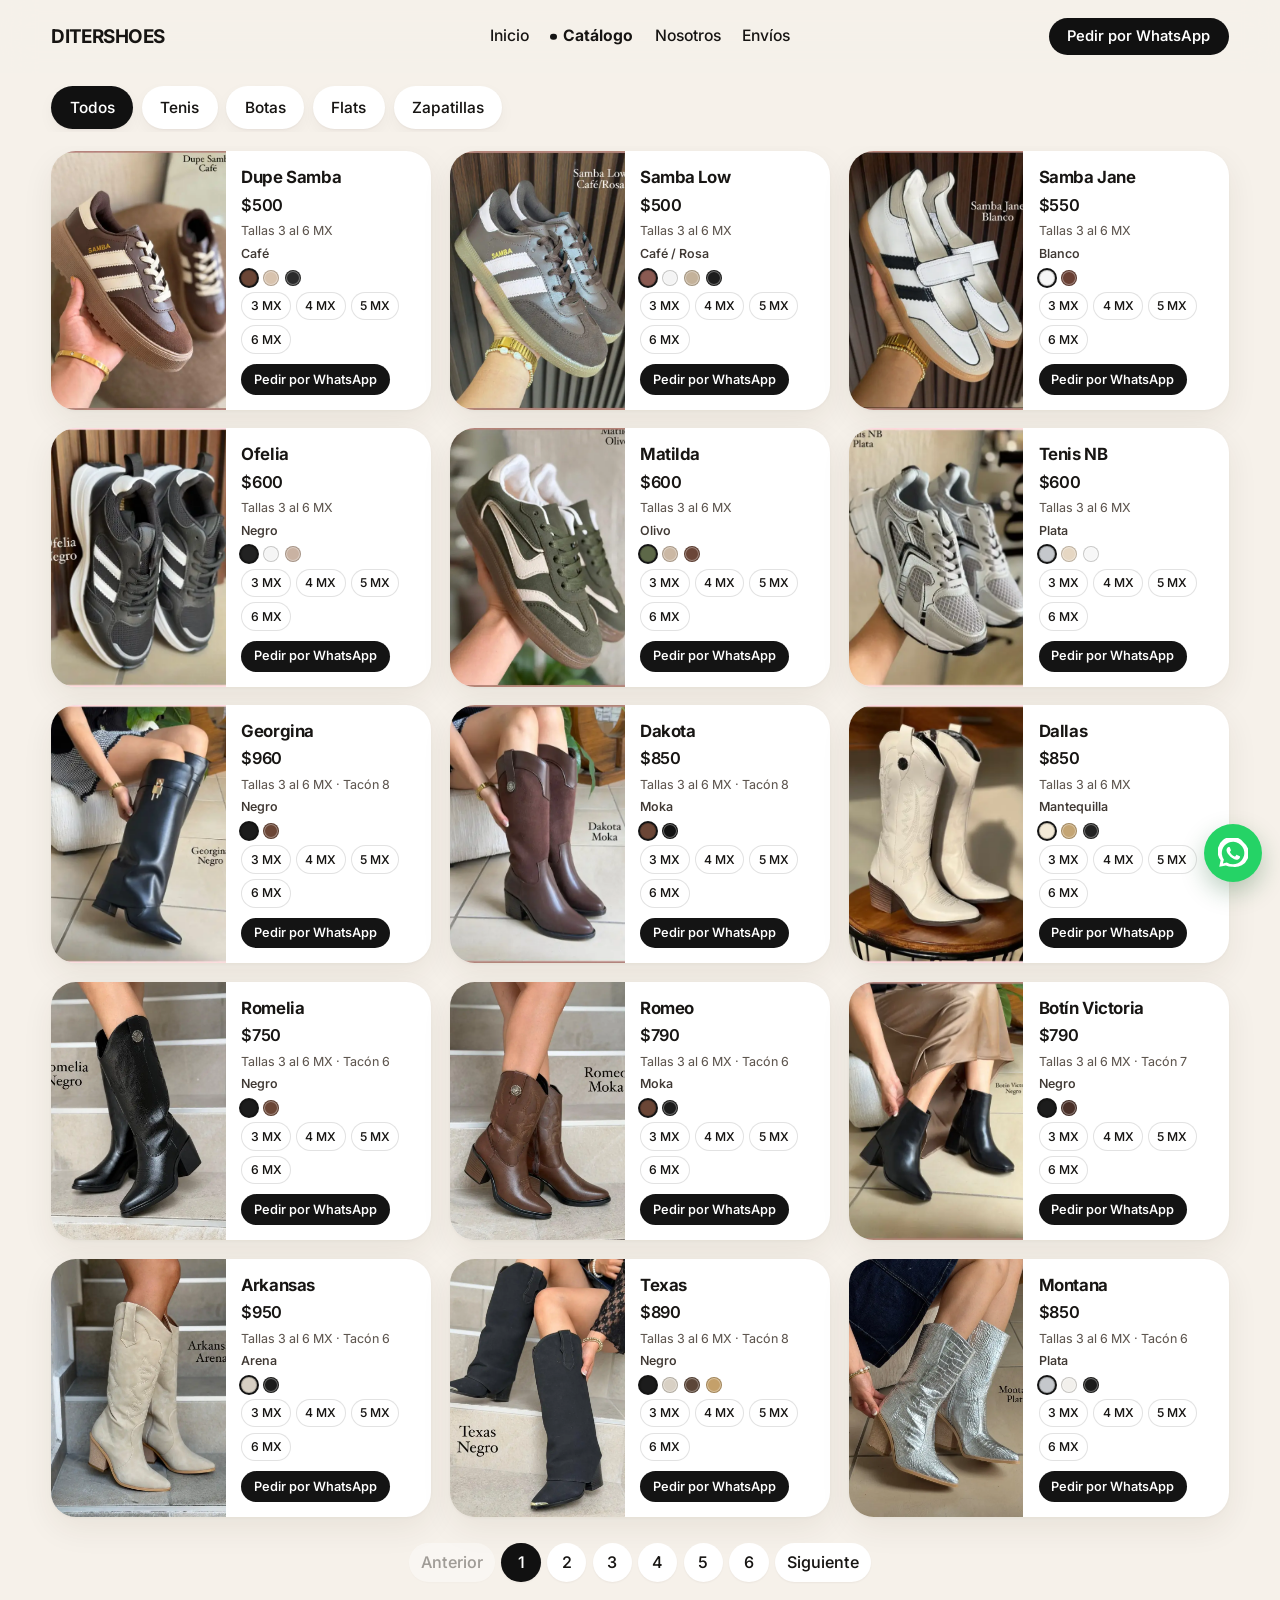
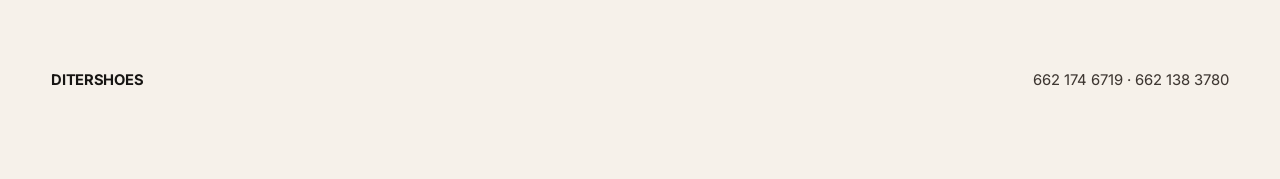
==== commit 1680b392: "Separa el sitio en inicio, catálogo, nosotros y envíos. Quita la opción Ver puesta y deja en el inic" ====
--- a/catalogo.html
+++ b/catalogo.html
@@ -17,9 +17,10 @@
   <header class="site-header">
     <a class="brand" href="/">DITERSHOES</a>
     <nav id="site-nav" class="site-nav" aria-label="Principal">
-      <a href="#catalogo" aria-current="page">Catálogo</a>
-      <a href="/#nosotros">Nosotros</a>
-      <a href="/#envios">Envíos</a>
+      <a href="/">Inicio</a>
+      <a href="/catalogo" aria-current="page">Catálogo</a>
+      <a href="/nosotros">Nosotros</a>
+      <a href="/envios">Envíos</a>
       <a class="btn-wa nav-wa" href="https://wa.me/526621746719?text=Hola%2C%20quiero%20hacer%20un%20pedido%20de%20DiterShoes." target="_blank" rel="noopener">Pedir por WhatsApp</a>
     </nav>
     <div class="header-end">
--- a/styles.css
+++ b/styles.css
@@ -77,7 +77,7 @@
 .site-nav {
   display: flex;
   align-items: center;
-  gap: 1.85rem;
+  gap: 1.35rem;
 }
 .site-nav a {
   color: var(--ink);
@@ -87,6 +87,21 @@
   transition: opacity 0.2s ease;
 }
 .site-nav a:hover { opacity: 0.55; }
+.site-nav a[aria-current="page"] {
+  font-weight: 700;
+  opacity: 1;
+}
+.site-nav a[aria-current="page"]::before {
+  content: "";
+  display: inline-block;
+  width: 0.38rem;
+  height: 0.38rem;
+  margin-right: 0.4rem;
+  border-radius: 50%;
+  background: #141414;
+  transform: translateY(-0.08em);
+}
+.site-nav a[aria-current="page"]:hover { opacity: 1; }
 .header-end { justify-self: end; display: flex; align-items: center; }
 
 .btn-wa {
@@ -345,17 +360,6 @@
 }
 .order-link:hover { background: #2c2c2c; transform: translateY(-1px); }
 .order-short { display: none; }
-.worn {
-  background: none;
-  border: 0;
-  padding: 0;
-  font: inherit;
-  font-size: 0.78rem;
-  color: var(--muted);
-  text-decoration: underline;
-  text-underline-offset: 0.15em;
-  cursor: pointer;
-}
 .empty-cat {
   grid-column: 1 / -1;
   margin: 1.5rem 0;
@@ -409,6 +413,82 @@
   line-height: 1.6;
 }
 .note a { color: inherit; }
+
+.featured-head {
+  display: flex;
+  justify-content: space-between;
+  align-items: baseline;
+  gap: 1rem;
+  margin: 0.2rem 0 1rem;
+}
+.featured-head h2 {
+  margin: 0;
+  font-size: clamp(1.6rem, 2vw, 2rem);
+  font-weight: 680;
+  letter-spacing: -0.03em;
+}
+.featured-head a {
+  color: var(--ink);
+  font-weight: 600;
+  text-underline-offset: 0.18em;
+}
+.paths {
+  display: grid;
+  grid-template-columns: repeat(3, minmax(0, 1fr));
+  gap: 1rem;
+  padding: 0.4rem var(--gutter) 3.2rem;
+}
+.path {
+  display: flex;
+  flex-direction: column;
+  gap: 0.4rem;
+  background: #fff;
+  color: inherit;
+  text-decoration: none;
+  border-radius: 1.4rem;
+  padding: 1.25rem 1.3rem 1.4rem;
+  box-shadow: var(--shadow);
+  transition: transform 0.25s ease, box-shadow 0.25s ease;
+}
+.path:hover {
+  transform: translateY(-3px);
+  box-shadow: 0 18px 40px rgba(62, 40, 18, 0.1);
+}
+.path h2 {
+  margin: 0;
+  font-size: 1.25rem;
+  font-weight: 680;
+  letter-spacing: -0.03em;
+}
+.path p { margin: 0; color: #3a342f; line-height: 1.5; }
+.path span { margin-top: auto; padding-top: 0.8rem; font-weight: 600; font-size: 0.92rem; }
+
+.page {
+  max-width: 42rem;
+  margin: 0 auto;
+  padding: 1.6rem var(--gutter) 4rem;
+}
+.page h1 {
+  margin: 0 0 1rem;
+  font-size: clamp(2.3rem, 4vw, 3.4rem);
+  font-weight: 700;
+  letter-spacing: -0.042em;
+  line-height: 1.02;
+}
+.page h2 {
+  margin: 1.6rem 0 0.45rem;
+  font-size: 1.25rem;
+  font-weight: 680;
+  letter-spacing: -0.03em;
+}
+.page p {
+  margin: 0 0 0.9rem;
+  color: #3a342f;
+  line-height: 1.65;
+  font-size: 1.05rem;
+}
+.page a:not(.btn-catalog) { color: inherit; }
+.page .btn-catalog { margin-top: 0.4rem; }
 .reveal {
   opacity: 0;
   transform: translateY(12px);
@@ -562,6 +642,7 @@
     transform: scale(1.05);
   }
   .notes { grid-template-columns: 1fr; gap: 1.75rem; padding-top: 0.5rem; }
+  .paths { grid-template-columns: 1fr; padding-bottom: 2.4rem; }
 }
 
 @media (max-width: 720px) {
@@ -601,7 +682,7 @@
     transform: none;
     transition: none;
   }
-  .card.is-in:hover, .btn-wa:hover, .btn-catalog:hover, .wa-float:hover, .filters button:hover {
+  .card.is-in:hover, .btn-wa:hover, .btn-catalog:hover, .wa-float:hover, .filters button:hover, .path:hover {
     transform: none;
   }
 }
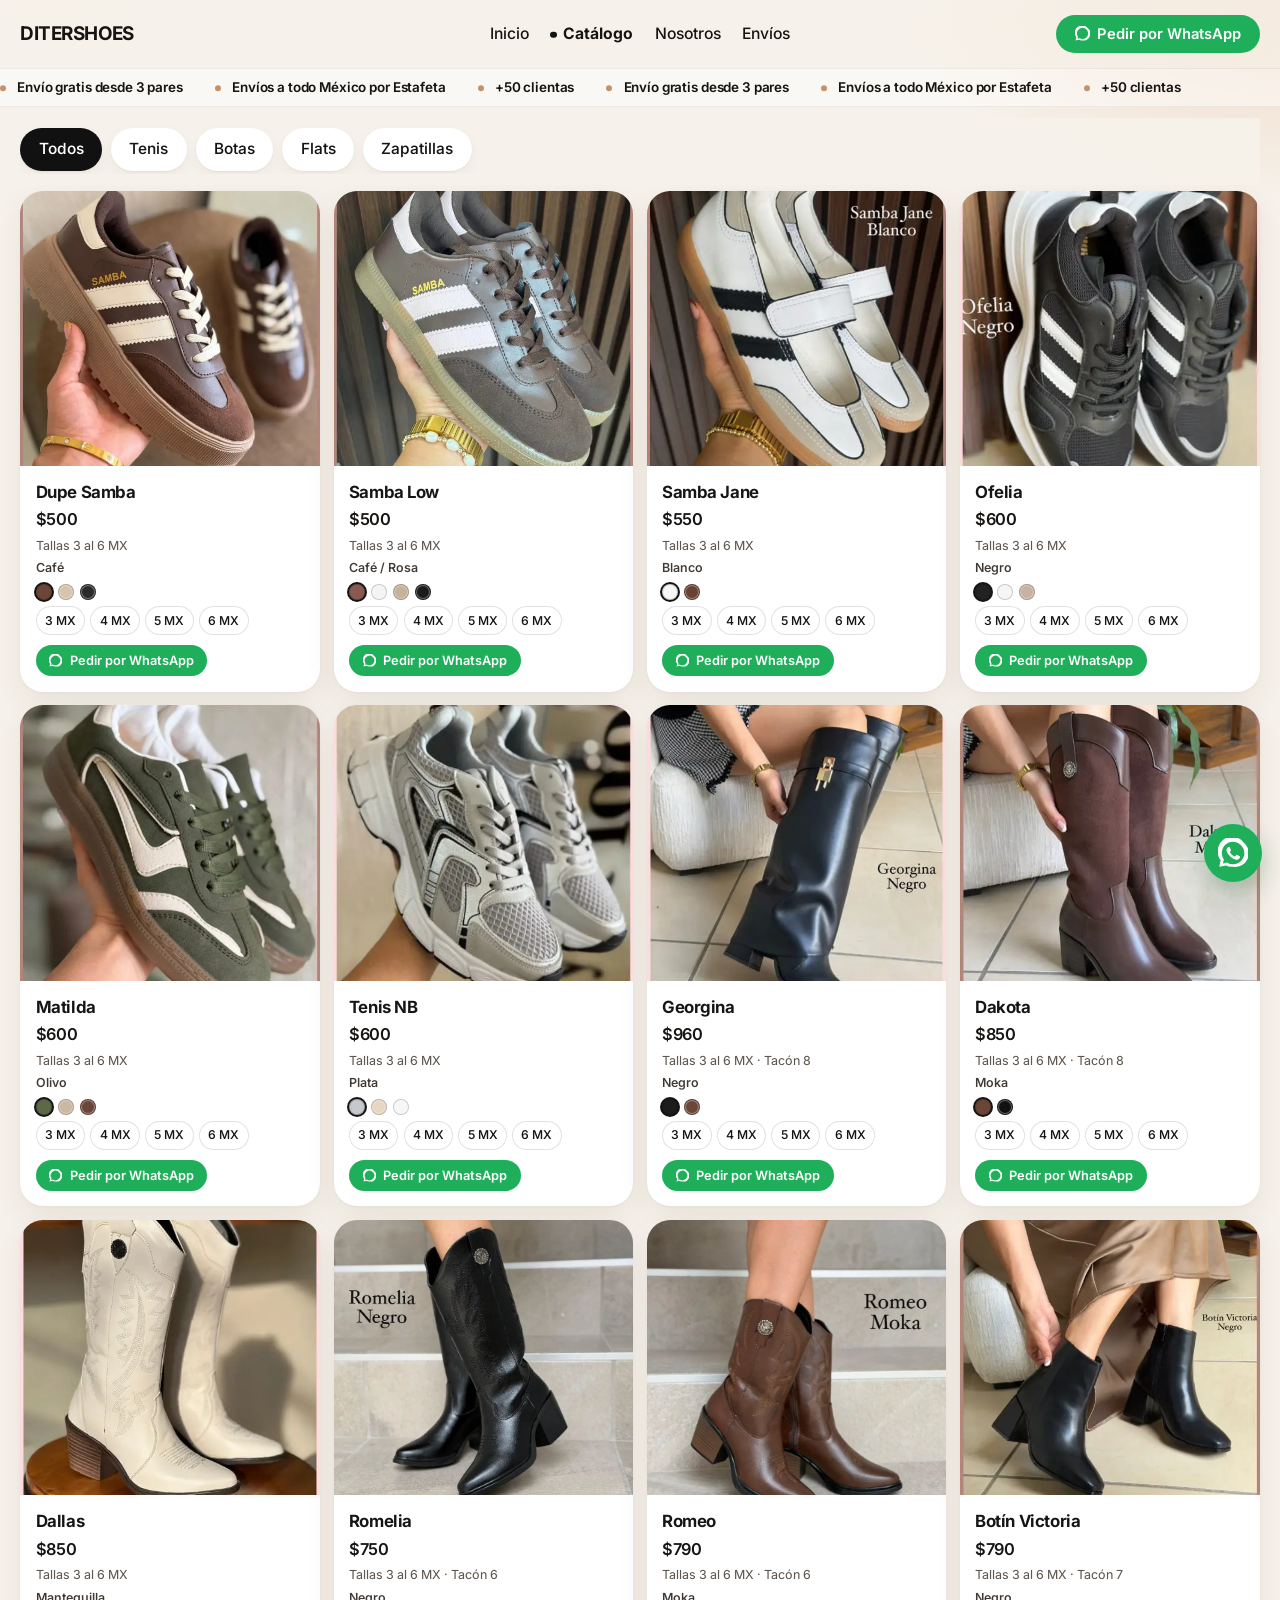
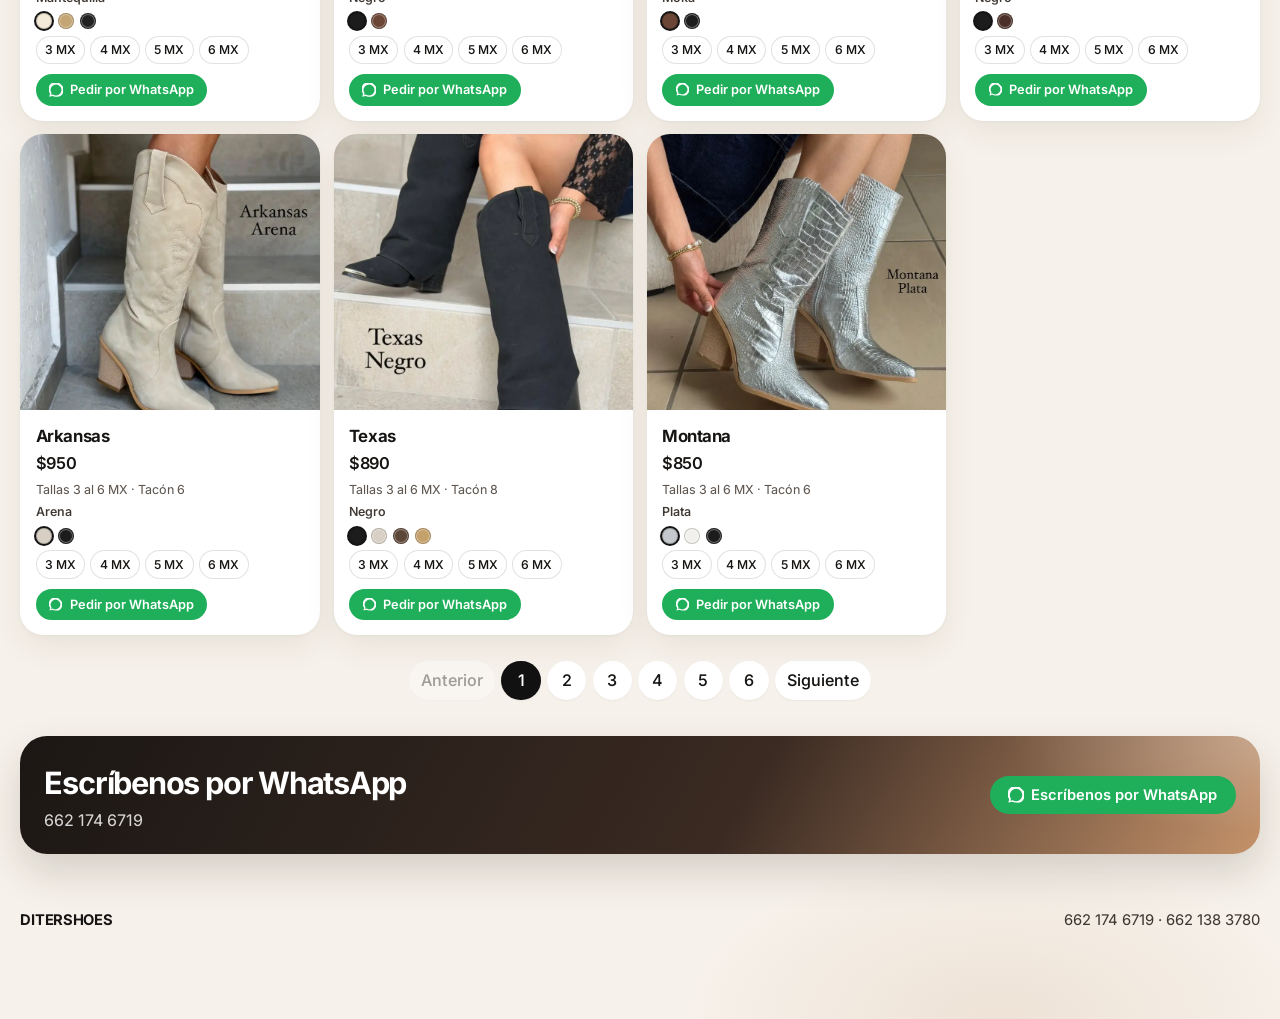
==== commit 73df5b77: "Da más presencia al sitio y deja el acordeón de envíos en una sola respuesta. El hero queda en dos c" ====
--- a/catalogo.html
+++ b/catalogo.html
@@ -30,6 +30,13 @@
       </button>
     </div>
   </header>
+  <p class="visually-hidden">Envío gratis desde 3 pares. Envíos a todo México por Estafeta. Más de 50 clientas.</p>
+  <div class="marquee" aria-hidden="true">
+    <div class="marquee-track">
+      <span>Envío gratis desde 3 pares</span><span>Envíos a todo México por Estafeta</span><span>+50 clientas</span>
+      <span>Envío gratis desde 3 pares</span><span>Envíos a todo México por Estafeta</span><span>+50 clientas</span>
+    </div>
+  </div>
 
   <main>
     <section class="catalog" id="catalogo" aria-labelledby="catalogo-title">
@@ -39,6 +46,13 @@
       </div>
       <div class="grid" id="grid"></div>
       <nav class="pager" id="pager" aria-label="Páginas del catálogo" hidden></nav>
+    </section>
+    <section class="band">
+      <div>
+        <h2>Escríbenos por WhatsApp</h2>
+        <p>662 174 6719</p>
+      </div>
+      <a class="btn-wa" href="https://wa.me/526621746719?text=Hola%2C%20quiero%20hacer%20un%20pedido%20de%20DiterShoes." target="_blank" rel="noopener">Escríbenos por WhatsApp</a>
     </section>
   </main>
 
--- a/styles.css
+++ b/styles.css
@@ -7,8 +7,11 @@
   --camel: #c4926a;
   --camel-deep: #b5835c;
   --camel-mobile: #b58763;
-  --header-h: 4.55rem;
-  --gutter: clamp(1.15rem, 4vw, 4.25rem);
+  --wa: #1faf5a;
+  --wa-deep: #128c7e;
+  --header-h: 4.25rem;
+  --gutter: clamp(0.9rem, 1.6vw, 1.5rem);
+  --shell: 1360px;
   --shadow: 0 12px 32px rgba(62, 40, 18, 0.07), 0 1px 3px rgba(62, 40, 18, 0.04);
 }
 
@@ -29,7 +32,11 @@
   margin: 0;
   font-family: Inter, system-ui, sans-serif;
   color: var(--ink);
-  background: var(--cream);
+  background:
+    radial-gradient(820px 380px at 0% -8%, rgba(196, 146, 106, 0.34), transparent 62%),
+    radial-gradient(640px 340px at 100% 0%, rgba(232, 184, 148, 0.42), transparent 58%),
+    radial-gradient(520px 280px at 78% 100%, rgba(196, 146, 106, 0.16), transparent 60%),
+    var(--cream);
   font-weight: 430;
   line-height: 1.45;
 }
@@ -62,9 +69,14 @@
   grid-template-columns: 1fr auto 1fr;
   align-items: center;
   height: var(--header-h);
-  padding: 0 var(--gutter);
-  background: rgba(246, 241, 234, 0.9);
-  backdrop-filter: blur(16px);
+  padding: 0 max(var(--gutter), calc((100% - var(--shell)) / 2));
+  background: rgba(246, 241, 234, 0.72);
+  backdrop-filter: blur(18px) saturate(1.3);
+  transition: background 0.25s ease, box-shadow 0.25s ease;
+}
+.site-header.is-scrolled {
+  background: rgba(246, 241, 234, 0.62);
+  box-shadow: 0 10px 30px rgba(40, 24, 12, 0.08);
 }
 .brand {
   justify-self: start;
@@ -104,21 +116,36 @@
 .site-nav a[aria-current="page"]:hover { opacity: 1; }
 .header-end { justify-self: end; display: flex; align-items: center; }
 
-.btn-wa {
+.btn-wa,
+.order-link {
   display: inline-flex;
   align-items: center;
   justify-content: center;
-  background: #111;
+  gap: 0.45rem;
+  background: var(--wa);
   color: #fff;
   text-decoration: none;
   border-radius: 999px;
   padding: 0.72rem 1.15rem;
   font-size: 0.92rem;
-  font-weight: 560;
+  font-weight: 600;
   line-height: 1;
-  transition: transform 0.25s ease, background 0.25s ease;
-}
-.btn-wa:hover { background: #2a2a2a; transform: translateY(-1px); }
+  transition: transform 0.25s ease, background 0.25s ease, box-shadow 0.25s ease;
+}
+.btn-wa::before,
+.order-link::before {
+  content: "";
+  width: 1.05em;
+  height: 1.05em;
+  flex: 0 0 auto;
+  background: currentColor;
+  -webkit-mask: url("data:image/svg+xml,%3Csvg xmlns='http://www.w3.org/2000/svg' viewBox='0 0 24 24'%3E%3Cpath fill='black' d='M20.5 3.5A11 11 0 0 0 2.1 17.8L1 23l5.3-1.1A11 11 0 0 0 12 23a11 11 0 0 0 8.5-19.5zM12 21a9 9 0 0 1-4.6-1.3l-.3-.2-3.2.8.8-3.1-.2-.3A9 9 0 1 1 12 21z'/%3E%3C/svg%3E") center / contain no-repeat;
+  mask: url("data:image/svg+xml,%3Csvg xmlns='http://www.w3.org/2000/svg' viewBox='0 0 24 24'%3E%3Cpath fill='black' d='M20.5 3.5A11 11 0 0 0 2.1 17.8L1 23l5.3-1.1A11 11 0 0 0 12 23a11 11 0 0 0 8.5-19.5zM12 21a9 9 0 0 1-4.6-1.3l-.3-.2-3.2.8.8-3.1-.2-.3A9 9 0 1 1 12 21z'/%3E%3C/svg%3E") center / contain no-repeat;
+}
+.btn-wa:hover,
+.order-link:hover { background: var(--wa-deep); color: #fff; transform: translateY(-2px); box-shadow: 0 10px 22px rgba(18, 90, 60, 0.28); }
+.btn-wa:active,
+.order-link:active { transform: translateY(0) scale(0.98); }
 .site-nav .nav-wa { display: none; color: #fff; }
 
 .menu-toggle {
@@ -150,20 +177,36 @@
 
 .hero {
   display: grid;
-  grid-template-columns: minmax(0, 0.9fr) minmax(0, 1.1fr);
+  grid-template-columns: 1fr 1fr;
   align-items: center;
-  gap: clamp(1rem, 2.5vw, 2.5rem);
-  padding: 0.35rem var(--gutter) 1rem;
-}
-.hero-copy { max-width: 36rem; }
+  gap: 1.75rem;
+  width: min(var(--shell), calc(100% - 2 * var(--gutter)));
+  margin: 0 auto;
+  padding: 0.85rem 0 0.5rem;
+}
+.hero-copy { width: 100%; max-width: none; }
 .hero-title {
   margin: 0;
   font-weight: 700;
-  font-size: clamp(2.7rem, 3.9vw, 4.05rem);
-  line-height: 0.96;
-  letter-spacing: -0.042em;
+  font-size: clamp(3.35rem, 4.5vw, 5.35rem);
+  line-height: 0.92;
+  letter-spacing: -0.055em;
   color: #12110f;
 }
+.hero-actions { display: flex; flex-wrap: wrap; align-items: center; gap: 0.7rem; }
+.badges { display: flex; flex-wrap: wrap; gap: 0.4rem; margin: 0 0 0.85rem; }
+.badge {
+  display: inline-flex;
+  align-items: center;
+  gap: 0.35rem;
+  background: #fff;
+  border-radius: 999px;
+  padding: 0.32rem 0.7rem;
+  font-size: 0.78rem;
+  font-weight: 600;
+  box-shadow: 0 4px 14px rgba(62, 40, 18, 0.06);
+}
+.badge svg { width: 14px; height: 14px; }
 .lede {
   margin: 0.9rem 0 1.2rem;
   font-size: 1.05rem;
@@ -184,35 +227,48 @@
   line-height: 1;
   transition: background 0.25s ease, transform 0.25s ease;
 }
-.btn-catalog:hover { background: var(--camel-deep); transform: translateY(-1px); }
-
-.hero-photo {
-  aspect-ratio: 5 / 4;
-  width: min(100%, 540px);
-  border-radius: 1.6rem;
+.btn-catalog:hover { background: var(--camel-deep); transform: translateY(-2px); box-shadow: 0 12px 24px rgba(180, 112, 72, 0.28); }
+.btn-catalog:active, .order-link:active, .sizes button:active, .filters button:active { transform: translateY(0) scale(0.97); }
+
+.hero-collage {
+  display: grid;
+  width: 100%;
+  grid-template-columns: 1.35fr 1fr;
+  grid-template-rows: 1fr 1fr;
+  gap: 0.7rem;
+  aspect-ratio: 1 / 0.96;
+  min-height: 0;
+  align-self: center;
+}
+.hero-collage figure {
+  margin: 0;
+  border-radius: 1.5rem;
   overflow: hidden;
   background: #efe4d8;
-  justify-self: end;
-}
-.hero-photo img {
+  box-shadow: var(--shadow);
+}
+.hero-collage figure:first-child { grid-row: 1 / span 2; }
+.hero-collage img {
   width: 100%;
   height: 100%;
   object-fit: cover;
-  object-position: 52% 40%;
-  transform: scale(1.05);
   display: block;
-}
+  transition: transform 0.55s ease;
+}
+.hero-collage figure:hover img { transform: scale(1.05); }
 
 .catalog {
-  padding: 0 var(--gutter) 3.25rem;
+  width: min(var(--shell), calc(100% - 2 * var(--gutter)));
+  margin: 0 auto;
+  padding: 0.35rem 0 1.6rem;
   scroll-margin-top: var(--header-h);
 }
 .filters-bar {
   position: sticky;
   top: var(--header-h);
   z-index: 20;
-  margin-inline: calc(var(--gutter) * -1);
-  padding: 0.7rem 0 0.85rem;
+  margin-inline: 0;
+  padding: 0.45rem 0 0.7rem;
   background: rgba(246, 241, 234, 0.92);
   backdrop-filter: blur(14px);
 }
@@ -222,8 +278,8 @@
   overflow-x: auto;
   overscroll-behavior-x: contain;
   scrollbar-width: none;
-  padding: 0.15rem var(--gutter) 0.2rem;
-  scroll-padding-inline: var(--gutter);
+  padding: 0.15rem 0 0.2rem;
+  scroll-padding-inline: 0;
 }
 .filters::-webkit-scrollbar { display: none; }
 .filters button {
@@ -247,30 +303,34 @@
 .grid {
   margin-top: 0.35rem;
   display: grid;
-  grid-template-columns: repeat(3, minmax(0, 1fr));
-  gap: 1.15rem;
-}
+  grid-template-columns: repeat(4, minmax(0, 1fr));
+  gap: 0.85rem;
+}
+.featured .grid { grid-template-columns: repeat(3, minmax(0, 1fr)); }
 .card {
   background: var(--card);
-  border-radius: 1.55rem;
+  border-radius: 1.45rem;
   box-shadow: var(--shadow);
   display: flex;
-  flex-direction: row;
+  flex-direction: column;
   overflow: hidden;
-  min-height: 252px;
+  min-height: 0;
   opacity: 0;
-  transform: translateY(14px);
-  transition: opacity 0.6s ease, transform 0.6s ease, box-shadow 0.35s ease;
+  transform: translateY(16px);
+  transition: opacity 0.55s ease, transform 0.55s ease, box-shadow 0.35s ease;
+  transition-delay: var(--d, 0ms);
 }
 .card.is-in { opacity: 1; transform: none; }
 .card.is-in:hover {
-  transform: translateY(-4px);
-  box-shadow: 0 18px 40px rgba(62, 40, 18, 0.1);
+  transform: translateY(-6px);
+  box-shadow: 0 20px 42px rgba(62, 40, 18, 0.14);
 }
 .card-photo {
   position: relative;
-  flex: 0 0 46%;
+  flex: none;
+  aspect-ratio: 1 / 0.92;
   background: #efe6dc;
+  overflow: hidden;
 }
 .card-photo img {
   position: absolute;
@@ -279,7 +339,9 @@
   height: 100%;
   object-fit: cover;
   cursor: zoom-in;
-}
+  transition: transform 0.5s ease;
+}
+.card:hover .card-photo img { transform: scale(1.06); }
 .card-body {
   padding: 1rem 1rem 0.95rem 0.95rem;
   display: flex;
@@ -317,7 +379,9 @@
   padding: 0;
   cursor: pointer;
   box-shadow: inset 0 0 0 1px rgba(255, 255, 255, 0.35);
-}
+  transition: transform 0.2s ease, box-shadow 0.2s ease;
+}
+.swatches button:hover { transform: scale(1.18); }
 .swatches button.active { box-shadow: 0 0 0 2px #141414; }
 .sizes { display: flex; flex-wrap: wrap; gap: 0.32rem; }
 .sizes button {
@@ -330,7 +394,7 @@
   border-radius: 999px;
   padding: 0.28rem 0.52rem;
   cursor: pointer;
-  transition: background 0.2s ease, color 0.2s ease, border-color 0.2s ease;
+  transition: background 0.2s ease, color 0.2s ease, border-color 0.2s ease, transform 0.2s ease;
 }
 .sizes button:hover { border-color: rgba(23, 21, 19, 0.35); }
 .sizes button.active { background: #141414; color: #fff; border-color: #141414; }
@@ -344,21 +408,12 @@
   padding-top: 0.25rem;
 }
 .order-link {
-  display: inline-flex;
-  align-items: center;
-  justify-content: center;
-  background: #141414;
-  color: #fff;
-  text-decoration: none;
-  border-radius: 999px;
-  padding: 0.48rem 0.8rem;
+  padding: 0.5rem 0.85rem;
   font-size: 0.8rem;
-  font-weight: 560;
+  font-weight: 600;
   line-height: 1.2;
   text-align: center;
-  transition: background 0.2s ease, transform 0.2s ease;
-}
-.order-link:hover { background: #2c2c2c; transform: translateY(-1px); }
+}
 .order-short { display: none; }
 .empty-cat {
   grid-column: 1 / -1;
@@ -435,8 +490,10 @@
 .paths {
   display: grid;
   grid-template-columns: repeat(3, minmax(0, 1fr));
-  gap: 1rem;
-  padding: 0.4rem var(--gutter) 3.2rem;
+  gap: 0.85rem;
+  width: min(var(--shell), calc(100% - 2 * var(--gutter)));
+  margin: 0 auto;
+  padding: 0.2rem 0 1.4rem;
 }
 .path {
   display: flex;
@@ -464,9 +521,10 @@
 .path span { margin-top: auto; padding-top: 0.8rem; font-weight: 600; font-size: 0.92rem; }
 
 .page {
-  max-width: 42rem;
+  width: min(var(--shell), calc(100% - 2 * var(--gutter)));
+  max-width: none;
   margin: 0 auto;
-  padding: 1.6rem var(--gutter) 4rem;
+  padding: 1rem 0 1.4rem;
 }
 .page h1 {
   margin: 0 0 1rem;
@@ -487,8 +545,163 @@
   line-height: 1.65;
   font-size: 1.05rem;
 }
-.page a:not(.btn-catalog) { color: inherit; }
-.page .btn-catalog { margin-top: 0.4rem; }
+.page a:not(.btn-catalog):not(.btn-wa) { color: inherit; }
+.page .btn-catalog,
+.page .btn-wa { margin-top: 0.6rem; }
+.stat {
+  display: inline-flex;
+  flex-direction: column;
+  gap: 0.2rem;
+  background: #fff;
+  border-radius: 1.35rem;
+  padding: 1.15rem 1.35rem 1.2rem;
+  margin: 0.2rem 0 1.35rem;
+  box-shadow: var(--shadow);
+}
+.stat strong {
+  font-size: 2.15rem;
+  font-weight: 700;
+  letter-spacing: -0.045em;
+  line-height: 1;
+}
+.stat span { color: #5e564f; font-size: 0.95rem; }
+.facts {
+  display: grid;
+  gap: 0.7rem;
+  margin: 0.3rem 0 0.2rem;
+}
+.fact {
+  background: #fff;
+  border-radius: 1.15rem;
+  padding: 1rem 1.15rem 1.05rem;
+  box-shadow: var(--shadow);
+}
+.fact h2 { margin: 0 0 0.3rem; font-size: 1.05rem; }
+.fact p { margin: 0; }
+.faq { margin-top: 0.35rem; }
+.faq details {
+  background: #fff;
+  border-radius: 1rem;
+  padding: 0.85rem 1.05rem;
+  margin: 0 0 0.55rem;
+  box-shadow: var(--shadow);
+}
+.faq summary {
+  cursor: pointer;
+  font-weight: 650;
+}
+.faq details p { margin: 0.55rem 0 0; }
+.faq details > .faq-body {
+  display: block !important;
+  height: 0;
+  overflow: hidden;
+  transition: height 0.35s ease;
+}
+.faq-body > p { margin: 0; padding-top: 0.55rem; }
+
+.marquee {
+  overflow: hidden;
+  border-block: 1px solid rgba(23, 21, 19, 0.06);
+  background: rgba(255, 255, 255, 0.45);
+  margin-bottom: 0.35rem;
+}
+.marquee-track {
+  display: flex;
+  gap: 2rem;
+  width: max-content;
+  padding: 0.55rem 0;
+  animation: ticker 28s linear infinite;
+}
+.marquee span {
+  font-size: 0.84rem;
+  font-weight: 620;
+  letter-spacing: -0.01em;
+  white-space: nowrap;
+}
+.marquee span::before {
+  content: "";
+  display: inline-block;
+  width: 0.38rem;
+  height: 0.38rem;
+  margin-right: 0.7rem;
+  border-radius: 50%;
+  background: var(--camel);
+  transform: translateY(-0.05em);
+}
+@keyframes ticker {
+  from { transform: translateX(0); }
+  to { transform: translateX(-50%); }
+}
+
+.metrics {
+  display: grid;
+  grid-template-columns: repeat(3, minmax(0, 1fr));
+  gap: 0.75rem;
+  width: min(var(--shell), calc(100% - 2 * var(--gutter)));
+  margin: 0.4rem auto 0.9rem;
+}
+.metrics article, .bento .stat {
+  background: #fff;
+  border-radius: 1.3rem;
+  padding: 1rem 1.15rem;
+  box-shadow: var(--shadow);
+}
+.metrics strong, .bento .stat strong {
+  display: block;
+  font-size: clamp(2rem, 3vw, 2.8rem);
+  letter-spacing: -0.05em;
+  line-height: 1;
+}
+.metrics span, .bento .stat span { color: #5e564f; font-size: 0.92rem; }
+
+.bento {
+  display: grid;
+  grid-template-columns: 1.35fr 1fr 1fr;
+  gap: 0.75rem;
+  align-items: stretch;
+}
+.bento-intro {
+  grid-row: span 2;
+  background:
+    linear-gradient(160deg, rgba(255, 255, 255, 0.92), rgba(255, 248, 241, 0.88)),
+    #fff;
+  border-radius: 1.5rem;
+  padding: 1.35rem 1.4rem;
+  box-shadow: var(--shadow);
+}
+.bento-intro h1 { margin-bottom: 0.7rem; }
+.bento .fact h2, .bento .stat { margin-top: 0; }
+.bento .wide { grid-column: 1 / -1; }
+.icon {
+  width: 1.35rem;
+  height: 1.35rem;
+  margin-bottom: 0.45rem;
+  color: var(--camel-deep);
+}
+
+.band {
+  width: min(var(--shell), calc(100% - 2 * var(--gutter)));
+  margin: 0.4rem auto 1.5rem;
+  padding: 1.35rem 1.5rem;
+  border-radius: 1.7rem;
+  background:
+    radial-gradient(420px 160px at 100% 0%, rgba(255, 255, 255, 0.28), transparent 60%),
+    linear-gradient(120deg, #1b1714, #3a2a22 58%, #c4926a);
+  color: #fff;
+  display: flex;
+  justify-content: space-between;
+  align-items: center;
+  gap: 1rem;
+  box-shadow: 0 18px 40px rgba(40, 24, 12, 0.16);
+}
+.band h2 {
+  margin: 0.2rem 0 0.25rem;
+  font-size: clamp(1.6rem, 2.4vw, 2.2rem);
+  letter-spacing: -0.04em;
+}
+.band p { margin: 0; color: rgba(255, 255, 255, 0.82); }
+.band .btn-wa,
+.band .btn-wa:hover { color: #fff; }
 .reveal {
   opacity: 0;
   transform: translateY(12px);
@@ -521,7 +734,7 @@
   width: 58px;
   height: 58px;
   border-radius: 50%;
-  background: #25d366;
+  background: var(--wa);
   color: #fff;
   display: grid;
   place-items: center;
@@ -573,8 +786,13 @@
   color: var(--ink);
 }
 
-@media (max-width: 1100px) {
-  .grid { grid-template-columns: 1fr 1fr; }
+@media (max-width: 1279px) {
+  .grid, .featured .grid { grid-template-columns: repeat(3, minmax(0, 1fr)); }
+}
+@media (max-width: 980px) {
+  .grid, .featured .grid { grid-template-columns: 1fr 1fr; }
+  .bento { grid-template-columns: 1fr 1fr; }
+  .bento-intro { grid-row: auto; grid-column: 1 / -1; }
 }
 
 @media (max-width: 860px) {
@@ -630,19 +848,16 @@
     padding: 0.98rem 1rem;
   }
   .btn-catalog:hover { background: #a67958; }
-  .hero-photo {
-    margin-top: 1.05rem;
-    aspect-ratio: 5 / 4.15;
-    max-height: 320px;
-    border-radius: 1.25rem;
-    justify-self: stretch;
-  }
-  .hero-photo img {
-    object-position: 50% 46%;
-    transform: scale(1.05);
-  }
+  .hero-collage {
+    min-height: 280px;
+    margin-top: 1rem;
+  }
+  .metrics, .band { grid-template-columns: 1fr; }
+  .band { flex-direction: column; align-items: flex-start; }
+  .bento { grid-template-columns: 1fr; }
   .notes { grid-template-columns: 1fr; gap: 1.75rem; padding-top: 0.5rem; }
   .paths { grid-template-columns: 1fr; padding-bottom: 2.4rem; }
+  .page .btn-wa { width: 100%; }
 }
 
 @media (max-width: 720px) {
@@ -672,7 +887,10 @@
   .pager button { flex: 0 0 auto; min-width: 2.35rem; height: 2.35rem; padding: 0; }
   .pager .pager-step { min-width: 2.6rem; font-size: 1.25rem; }
   .wa-float { width: 54px; height: 54px; right: 0.9rem; }
-  footer { padding-bottom: calc(5rem + env(safe-area-inset-bottom)); }
+  footer {
+    padding-right: 5.4rem;
+    padding-bottom: calc(5rem + env(safe-area-inset-bottom));
+  }
 }
 
 @media (prefers-reduced-motion: reduce) {
@@ -682,7 +900,8 @@
     transform: none;
     transition: none;
   }
-  .card.is-in:hover, .btn-wa:hover, .btn-catalog:hover, .wa-float:hover, .filters button:hover, .path:hover {
+  .card.is-in:hover, .btn-wa:hover, .btn-catalog:hover, .wa-float:hover, .filters button:hover, .path:hover, .hero-collage figure:hover img, .card:hover .card-photo img {
     transform: none;
   }
-}
+  .marquee-track, .faq details > .faq-body { animation: none; transition: none; }
+}
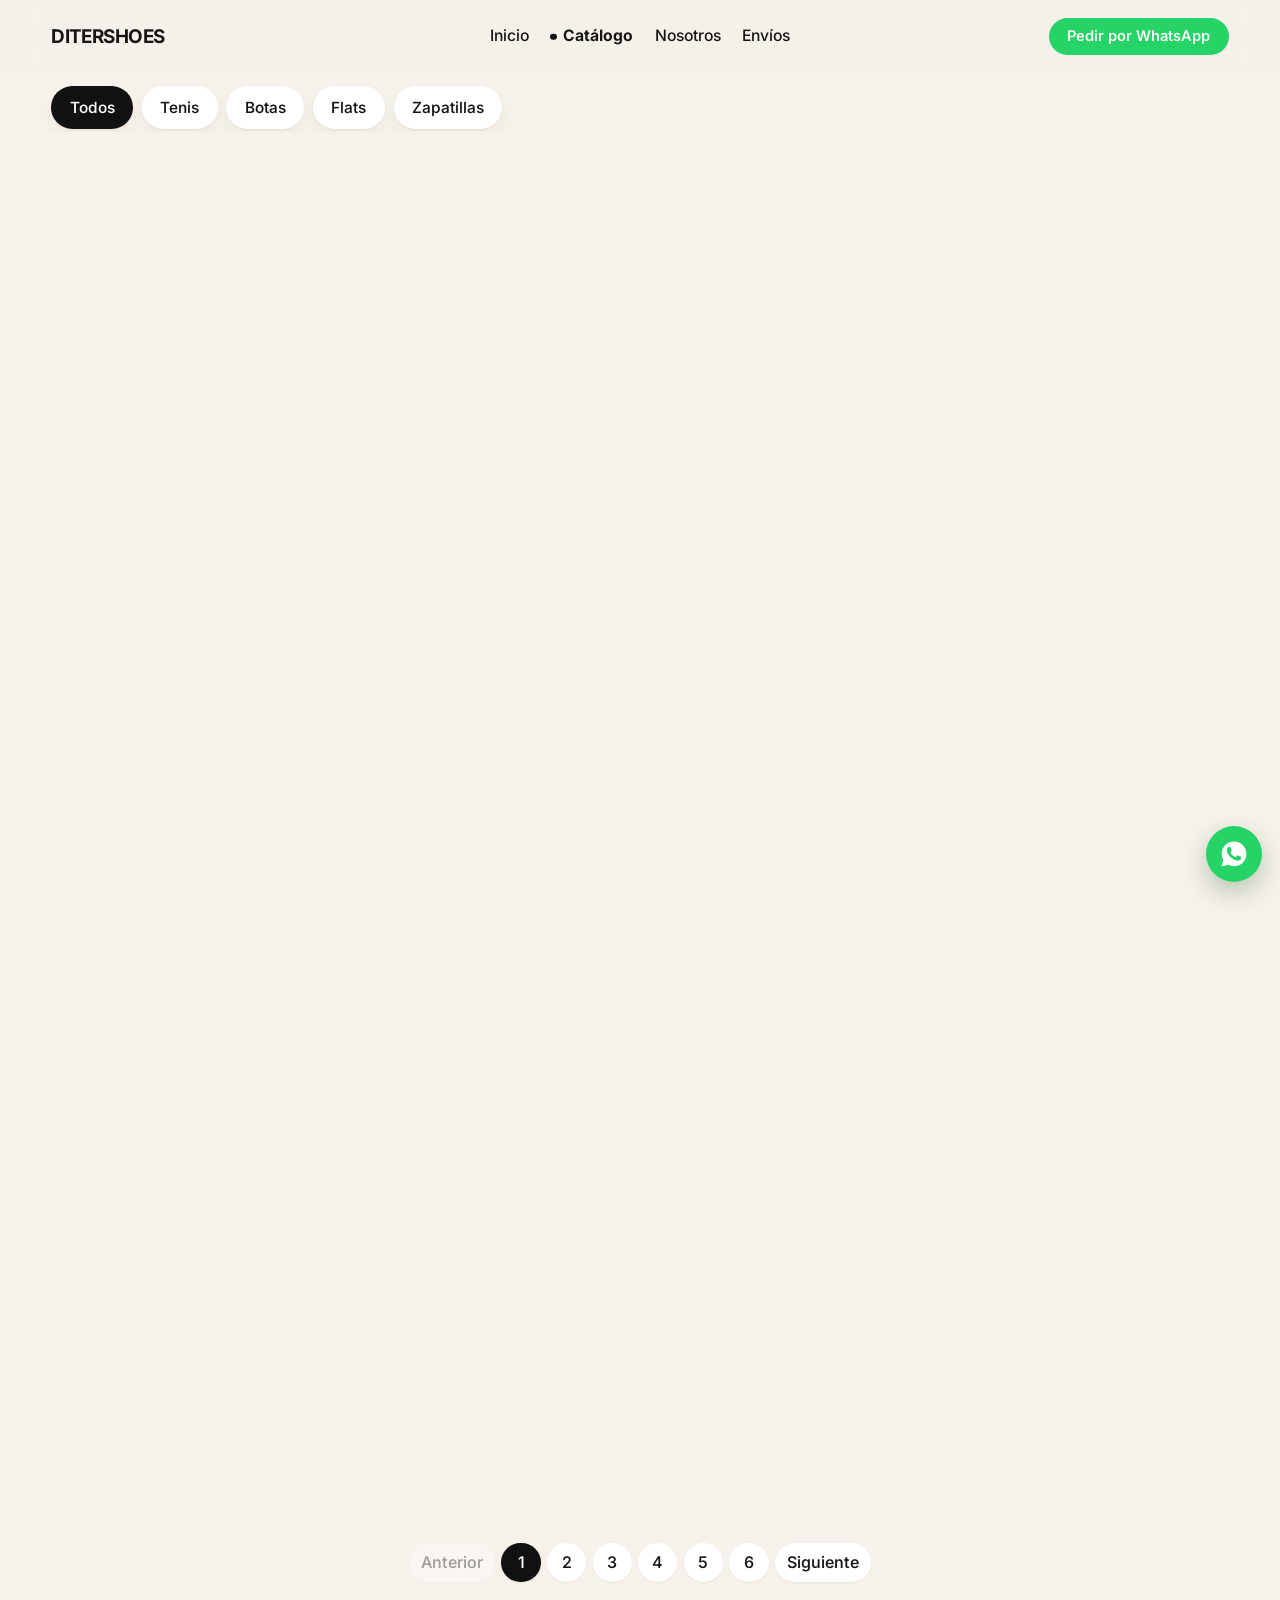
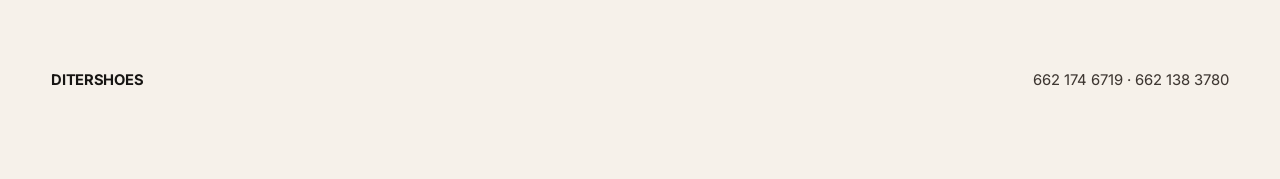
==== commit b4c5df8a: "Agrandar el hero, fija el verde de WhatsApp y ensancha Nosotros y Envíos. El botón flotante queda en" ====
--- a/catalogo.html
+++ b/catalogo.html
@@ -30,13 +30,6 @@
       </button>
     </div>
   </header>
-  <p class="visually-hidden">Envío gratis desde 3 pares. Envíos a todo México por Estafeta. Más de 50 clientas.</p>
-  <div class="marquee" aria-hidden="true">
-    <div class="marquee-track">
-      <span>Envío gratis desde 3 pares</span><span>Envíos a todo México por Estafeta</span><span>+50 clientas</span>
-      <span>Envío gratis desde 3 pares</span><span>Envíos a todo México por Estafeta</span><span>+50 clientas</span>
-    </div>
-  </div>
 
   <main>
     <section class="catalog" id="catalogo" aria-labelledby="catalogo-title">
@@ -47,13 +40,6 @@
       <div class="grid" id="grid"></div>
       <nav class="pager" id="pager" aria-label="Páginas del catálogo" hidden></nav>
     </section>
-    <section class="band">
-      <div>
-        <h2>Escríbenos por WhatsApp</h2>
-        <p>662 174 6719</p>
-      </div>
-      <a class="btn-wa" href="https://wa.me/526621746719?text=Hola%2C%20quiero%20hacer%20un%20pedido%20de%20DiterShoes." target="_blank" rel="noopener">Escríbenos por WhatsApp</a>
-    </section>
   </main>
 
   <footer>
@@ -62,8 +48,8 @@
   </footer>
 
   <a class="wa-float" href="https://wa.me/526621746719?text=Hola%2C%20quiero%20hacer%20un%20pedido%20de%20DiterShoes." target="_blank" rel="noopener" aria-label="Pedir por WhatsApp">
-    <svg viewBox="0 0 24 24" aria-hidden="true" focusable="false">
-      <path fill="currentColor" d="M20.5 3.5A11 11 0 0 0 2.1 17.8L1 23l5.3-1.1A11 11 0 0 0 12 23a11 11 0 0 0 8.5-19.5zM12 21a9 9 0 0 1-4.6-1.3l-.3-.2-3.2.8.8-3.1-.2-.3A9 9 0 1 1 12 21zm5-6.7c-.3-.1-1.5-.7-1.7-.8s-.4-.1-.6.1-.7.8-.8 1-.3.2-.6.1a7.4 7.4 0 0 1-2.2-1.4 8.2 8.2 0 0 1-1.5-1.9c-.2-.3 0-.4.1-.6l.4-.5.2-.3a.5.5 0 0 0 0-.5c-.1-.1-.6-1.4-.8-1.9s-.4-.4-.6-.4h-.5a1 1 0 0 0-.7.3 3 3 0 0 0-.9 2.3 5.2 5.2 0 0 0 1.1 2.8 11.8 11.8 0 0 0 4.5 4 15 15 0 0 0 1.5.6 3.6 3.6 0 0 0 1.7.1 2.8 2.8 0 0 0 1.8-1.3 2.3 2.3 0 0 0 .2-1.3c-.1-.1-.3-.2-.5-.3z"/>
+    <svg viewBox="0 0 24 24" width="30" height="30" aria-hidden="true" focusable="false">
+      <path fill="#ffffff" d="M12.04 2C6.58 2 2.15 6.4 2.15 11.83c0 1.74.46 3.44 1.34 4.94L2 22l5.39-1.41a10.1 10.1 0 0 0 4.65 1.14h.01c5.46 0 9.89-4.4 9.89-9.83C21.94 6.4 17.5 2 12.04 2zm5.76 13.86c-.24.68-1.2 1.24-1.96 1.4-.52.11-1.2.2-3.48-.75-2.92-1.21-4.8-4.17-4.94-4.36-.14-.19-1.18-1.57-1.18-3 0-1.42.75-2.12 1.01-2.41.26-.29.58-.36.77-.36.19 0 .38 0 .55.01.18.01.41-.07.64.49.24.58.82 2 .89 2.15.07.14.12.32.02.51-.1.19-.14.32-.28.49-.14.17-.3.38-.42.51-.14.14-.29.29-.12.56.16.27.73 1.2 1.57 1.95 1.08.96 1.99 1.26 2.27 1.4.28.14.44.12.6-.07.17-.19.7-.81.88-1.09.19-.28.37-.23.63-.14.26.1 1.64.77 1.92.91.28.14.47.21.54.33.07.12.07.68-.17 1.36z"/>
     </svg>
   </a>
 
--- a/styles.css
+++ b/styles.css
@@ -7,11 +7,10 @@
   --camel: #c4926a;
   --camel-deep: #b5835c;
   --camel-mobile: #b58763;
-  --wa: #1faf5a;
-  --wa-deep: #128c7e;
-  --header-h: 4.25rem;
-  --gutter: clamp(0.9rem, 1.6vw, 1.5rem);
-  --shell: 1360px;
+  --wa: #25d366;
+  --wa-deep: #20bd5a;
+  --header-h: 4.55rem;
+  --gutter: clamp(1.15rem, 4vw, 4.25rem);
   --shadow: 0 12px 32px rgba(62, 40, 18, 0.07), 0 1px 3px rgba(62, 40, 18, 0.04);
 }
 
@@ -32,11 +31,7 @@
   margin: 0;
   font-family: Inter, system-ui, sans-serif;
   color: var(--ink);
-  background:
-    radial-gradient(820px 380px at 0% -8%, rgba(196, 146, 106, 0.34), transparent 62%),
-    radial-gradient(640px 340px at 100% 0%, rgba(232, 184, 148, 0.42), transparent 58%),
-    radial-gradient(520px 280px at 78% 100%, rgba(196, 146, 106, 0.16), transparent 60%),
-    var(--cream);
+  background: var(--cream);
   font-weight: 430;
   line-height: 1.45;
 }
@@ -69,14 +64,9 @@
   grid-template-columns: 1fr auto 1fr;
   align-items: center;
   height: var(--header-h);
-  padding: 0 max(var(--gutter), calc((100% - var(--shell)) / 2));
-  background: rgba(246, 241, 234, 0.72);
-  backdrop-filter: blur(18px) saturate(1.3);
-  transition: background 0.25s ease, box-shadow 0.25s ease;
-}
-.site-header.is-scrolled {
-  background: rgba(246, 241, 234, 0.62);
-  box-shadow: 0 10px 30px rgba(40, 24, 12, 0.08);
+  padding: 0 var(--gutter);
+  background: rgba(246, 241, 234, 0.9);
+  backdrop-filter: blur(16px);
 }
 .brand {
   justify-self: start;
@@ -116,36 +106,22 @@
 .site-nav a[aria-current="page"]:hover { opacity: 1; }
 .header-end { justify-self: end; display: flex; align-items: center; }
 
-.btn-wa,
-.order-link {
+.btn-wa {
   display: inline-flex;
   align-items: center;
   justify-content: center;
-  gap: 0.45rem;
   background: var(--wa);
   color: #fff;
   text-decoration: none;
+  border: 0;
   border-radius: 999px;
   padding: 0.72rem 1.15rem;
   font-size: 0.92rem;
-  font-weight: 600;
+  font-weight: 560;
   line-height: 1;
-  transition: transform 0.25s ease, background 0.25s ease, box-shadow 0.25s ease;
-}
-.btn-wa::before,
-.order-link::before {
-  content: "";
-  width: 1.05em;
-  height: 1.05em;
-  flex: 0 0 auto;
-  background: currentColor;
-  -webkit-mask: url("data:image/svg+xml,%3Csvg xmlns='http://www.w3.org/2000/svg' viewBox='0 0 24 24'%3E%3Cpath fill='black' d='M20.5 3.5A11 11 0 0 0 2.1 17.8L1 23l5.3-1.1A11 11 0 0 0 12 23a11 11 0 0 0 8.5-19.5zM12 21a9 9 0 0 1-4.6-1.3l-.3-.2-3.2.8.8-3.1-.2-.3A9 9 0 1 1 12 21z'/%3E%3C/svg%3E") center / contain no-repeat;
-  mask: url("data:image/svg+xml,%3Csvg xmlns='http://www.w3.org/2000/svg' viewBox='0 0 24 24'%3E%3Cpath fill='black' d='M20.5 3.5A11 11 0 0 0 2.1 17.8L1 23l5.3-1.1A11 11 0 0 0 12 23a11 11 0 0 0 8.5-19.5zM12 21a9 9 0 0 1-4.6-1.3l-.3-.2-3.2.8.8-3.1-.2-.3A9 9 0 1 1 12 21z'/%3E%3C/svg%3E") center / contain no-repeat;
-}
-.btn-wa:hover,
-.order-link:hover { background: var(--wa-deep); color: #fff; transform: translateY(-2px); box-shadow: 0 10px 22px rgba(18, 90, 60, 0.28); }
-.btn-wa:active,
-.order-link:active { transform: translateY(0) scale(0.98); }
+  transition: transform 0.25s ease, background 0.25s ease;
+}
+.btn-wa:hover { background: var(--wa-deep); transform: translateY(-1px); }
 .site-nav .nav-wa { display: none; color: #fff; }
 
 .menu-toggle {
@@ -179,39 +155,29 @@
   display: grid;
   grid-template-columns: 1fr 1fr;
   align-items: center;
-  gap: 1.75rem;
-  width: min(var(--shell), calc(100% - 2 * var(--gutter)));
+  gap: 2rem;
+  width: min(1120px, calc(100% - 2 * var(--gutter)));
   margin: 0 auto;
-  padding: 0.85rem 0 0.5rem;
-}
-.hero-copy { width: 100%; max-width: none; }
+  padding: 0.35rem 0 1rem;
+}
+.hero-copy { max-width: none; }
 .hero-title {
   margin: 0;
   font-weight: 700;
-  font-size: clamp(3.35rem, 4.5vw, 5.35rem);
-  line-height: 0.92;
-  letter-spacing: -0.055em;
+  font-size: clamp(3.15rem, 4.6vw, 5rem);
+  line-height: 0.94;
+  letter-spacing: -0.045em;
   color: #12110f;
 }
-.hero-actions { display: flex; flex-wrap: wrap; align-items: center; gap: 0.7rem; }
-.badges { display: flex; flex-wrap: wrap; gap: 0.4rem; margin: 0 0 0.85rem; }
-.badge {
-  display: inline-flex;
-  align-items: center;
-  gap: 0.35rem;
-  background: #fff;
-  border-radius: 999px;
-  padding: 0.32rem 0.7rem;
-  font-size: 0.78rem;
-  font-weight: 600;
-  box-shadow: 0 4px 14px rgba(62, 40, 18, 0.06);
-}
-.badge svg { width: 14px; height: 14px; }
 .lede {
-  margin: 0.9rem 0 1.2rem;
-  font-size: 1.05rem;
+  margin: 1.15rem 0 1.5rem;
+  font-size: clamp(1.15rem, 1.45vw, 1.35rem);
   font-weight: 430;
   color: #2f2a26;
+}
+.hero .btn-catalog {
+  padding: 1.05rem 1.75rem;
+  font-size: 1.12rem;
 }
 .btn-catalog {
   display: inline-flex;
@@ -227,48 +193,35 @@
   line-height: 1;
   transition: background 0.25s ease, transform 0.25s ease;
 }
-.btn-catalog:hover { background: var(--camel-deep); transform: translateY(-2px); box-shadow: 0 12px 24px rgba(180, 112, 72, 0.28); }
-.btn-catalog:active, .order-link:active, .sizes button:active, .filters button:active { transform: translateY(0) scale(0.97); }
-
-.hero-collage {
-  display: grid;
+.btn-catalog:hover { background: var(--camel-deep); transform: translateY(-1px); }
+
+.hero-photo {
+  aspect-ratio: 5 / 4;
   width: 100%;
-  grid-template-columns: 1.35fr 1fr;
-  grid-template-rows: 1fr 1fr;
-  gap: 0.7rem;
-  aspect-ratio: 1 / 0.96;
-  min-height: 0;
-  align-self: center;
-}
-.hero-collage figure {
-  margin: 0;
-  border-radius: 1.5rem;
+  border-radius: 1.6rem;
   overflow: hidden;
   background: #efe4d8;
-  box-shadow: var(--shadow);
-}
-.hero-collage figure:first-child { grid-row: 1 / span 2; }
-.hero-collage img {
+  justify-self: stretch;
+}
+.hero-photo img {
   width: 100%;
   height: 100%;
   object-fit: cover;
+  object-position: 52% 40%;
+  transform: scale(1.05);
   display: block;
-  transition: transform 0.55s ease;
-}
-.hero-collage figure:hover img { transform: scale(1.05); }
+}
 
 .catalog {
-  width: min(var(--shell), calc(100% - 2 * var(--gutter)));
-  margin: 0 auto;
-  padding: 0.35rem 0 1.6rem;
+  padding: 0 var(--gutter) 3.25rem;
   scroll-margin-top: var(--header-h);
 }
 .filters-bar {
   position: sticky;
   top: var(--header-h);
   z-index: 20;
-  margin-inline: 0;
-  padding: 0.45rem 0 0.7rem;
+  margin-inline: calc(var(--gutter) * -1);
+  padding: 0.7rem 0 0.85rem;
   background: rgba(246, 241, 234, 0.92);
   backdrop-filter: blur(14px);
 }
@@ -278,8 +231,8 @@
   overflow-x: auto;
   overscroll-behavior-x: contain;
   scrollbar-width: none;
-  padding: 0.15rem 0 0.2rem;
-  scroll-padding-inline: 0;
+  padding: 0.15rem var(--gutter) 0.2rem;
+  scroll-padding-inline: var(--gutter);
 }
 .filters::-webkit-scrollbar { display: none; }
 .filters button {
@@ -303,34 +256,30 @@
 .grid {
   margin-top: 0.35rem;
   display: grid;
-  grid-template-columns: repeat(4, minmax(0, 1fr));
-  gap: 0.85rem;
-}
-.featured .grid { grid-template-columns: repeat(3, minmax(0, 1fr)); }
+  grid-template-columns: repeat(3, minmax(0, 1fr));
+  gap: 1.15rem;
+}
 .card {
   background: var(--card);
-  border-radius: 1.45rem;
+  border-radius: 1.55rem;
   box-shadow: var(--shadow);
   display: flex;
-  flex-direction: column;
+  flex-direction: row;
   overflow: hidden;
-  min-height: 0;
+  min-height: 252px;
   opacity: 0;
-  transform: translateY(16px);
-  transition: opacity 0.55s ease, transform 0.55s ease, box-shadow 0.35s ease;
-  transition-delay: var(--d, 0ms);
+  transform: translateY(14px);
+  transition: opacity 0.6s ease, transform 0.6s ease, box-shadow 0.35s ease;
 }
 .card.is-in { opacity: 1; transform: none; }
 .card.is-in:hover {
-  transform: translateY(-6px);
-  box-shadow: 0 20px 42px rgba(62, 40, 18, 0.14);
+  transform: translateY(-4px);
+  box-shadow: 0 18px 40px rgba(62, 40, 18, 0.1);
 }
 .card-photo {
   position: relative;
-  flex: none;
-  aspect-ratio: 1 / 0.92;
+  flex: 0 0 46%;
   background: #efe6dc;
-  overflow: hidden;
 }
 .card-photo img {
   position: absolute;
@@ -339,9 +288,7 @@
   height: 100%;
   object-fit: cover;
   cursor: zoom-in;
-  transition: transform 0.5s ease;
-}
-.card:hover .card-photo img { transform: scale(1.06); }
+}
 .card-body {
   padding: 1rem 1rem 0.95rem 0.95rem;
   display: flex;
@@ -379,9 +326,7 @@
   padding: 0;
   cursor: pointer;
   box-shadow: inset 0 0 0 1px rgba(255, 255, 255, 0.35);
-  transition: transform 0.2s ease, box-shadow 0.2s ease;
-}
-.swatches button:hover { transform: scale(1.18); }
+}
 .swatches button.active { box-shadow: 0 0 0 2px #141414; }
 .sizes { display: flex; flex-wrap: wrap; gap: 0.32rem; }
 .sizes button {
@@ -394,7 +339,7 @@
   border-radius: 999px;
   padding: 0.28rem 0.52rem;
   cursor: pointer;
-  transition: background 0.2s ease, color 0.2s ease, border-color 0.2s ease, transform 0.2s ease;
+  transition: background 0.2s ease, color 0.2s ease, border-color 0.2s ease;
 }
 .sizes button:hover { border-color: rgba(23, 21, 19, 0.35); }
 .sizes button.active { background: #141414; color: #fff; border-color: #141414; }
@@ -408,12 +353,21 @@
   padding-top: 0.25rem;
 }
 .order-link {
-  padding: 0.5rem 0.85rem;
+  display: inline-flex;
+  align-items: center;
+  justify-content: center;
+  background: var(--wa);
+  color: #fff;
+  text-decoration: none;
+  border-radius: 999px;
+  padding: 0.48rem 0.8rem;
   font-size: 0.8rem;
-  font-weight: 600;
+  font-weight: 560;
   line-height: 1.2;
   text-align: center;
-}
+  transition: background 0.2s ease, transform 0.2s ease;
+}
+.order-link:hover { background: var(--wa-deep); transform: translateY(-1px); }
 .order-short { display: none; }
 .empty-cat {
   grid-column: 1 / -1;
@@ -490,10 +444,8 @@
 .paths {
   display: grid;
   grid-template-columns: repeat(3, minmax(0, 1fr));
-  gap: 0.85rem;
-  width: min(var(--shell), calc(100% - 2 * var(--gutter)));
-  margin: 0 auto;
-  padding: 0.2rem 0 1.4rem;
+  gap: 1rem;
+  padding: 0.4rem var(--gutter) 3.2rem;
 }
 .path {
   display: flex;
@@ -521,11 +473,24 @@
 .path span { margin-top: auto; padding-top: 0.8rem; font-weight: 600; font-size: 0.92rem; }
 
 .page {
-  width: min(var(--shell), calc(100% - 2 * var(--gutter)));
+  width: min(1180px, calc(100% - 2 * var(--gutter)));
   max-width: none;
   margin: 0 auto;
-  padding: 1rem 0 1.4rem;
-}
+  padding: 1.35rem 0 2.4rem;
+}
+.sheet {
+  display: grid;
+  grid-template-columns: 1.15fr 1fr 1fr;
+  gap: 0.9rem;
+  align-items: stretch;
+}
+.sheet-lead { min-width: 0; }
+.sheet .facts {
+  display: contents;
+}
+.sheet .stat { margin: 0.4rem 0 1rem; }
+.envios-layout .sheet-lead { grid-row: 1 / span 2; }
+.envios-layout .fact:last-child { grid-column: 2 / -1; }
 .page h1 {
   margin: 0 0 1rem;
   font-size: clamp(2.3rem, 4vw, 3.4rem);
@@ -578,7 +543,12 @@
 }
 .fact h2 { margin: 0 0 0.3rem; font-size: 1.05rem; }
 .fact p { margin: 0; }
-.faq { margin-top: 0.35rem; }
+.faq {
+  margin-top: 0.35rem;
+  display: grid;
+  grid-template-columns: 1fr 1fr;
+  gap: 0.55rem 0.85rem;
+}
 .faq details {
   background: #fff;
   border-radius: 1rem;
@@ -591,117 +561,6 @@
   font-weight: 650;
 }
 .faq details p { margin: 0.55rem 0 0; }
-.faq details > .faq-body {
-  display: block !important;
-  height: 0;
-  overflow: hidden;
-  transition: height 0.35s ease;
-}
-.faq-body > p { margin: 0; padding-top: 0.55rem; }
-
-.marquee {
-  overflow: hidden;
-  border-block: 1px solid rgba(23, 21, 19, 0.06);
-  background: rgba(255, 255, 255, 0.45);
-  margin-bottom: 0.35rem;
-}
-.marquee-track {
-  display: flex;
-  gap: 2rem;
-  width: max-content;
-  padding: 0.55rem 0;
-  animation: ticker 28s linear infinite;
-}
-.marquee span {
-  font-size: 0.84rem;
-  font-weight: 620;
-  letter-spacing: -0.01em;
-  white-space: nowrap;
-}
-.marquee span::before {
-  content: "";
-  display: inline-block;
-  width: 0.38rem;
-  height: 0.38rem;
-  margin-right: 0.7rem;
-  border-radius: 50%;
-  background: var(--camel);
-  transform: translateY(-0.05em);
-}
-@keyframes ticker {
-  from { transform: translateX(0); }
-  to { transform: translateX(-50%); }
-}
-
-.metrics {
-  display: grid;
-  grid-template-columns: repeat(3, minmax(0, 1fr));
-  gap: 0.75rem;
-  width: min(var(--shell), calc(100% - 2 * var(--gutter)));
-  margin: 0.4rem auto 0.9rem;
-}
-.metrics article, .bento .stat {
-  background: #fff;
-  border-radius: 1.3rem;
-  padding: 1rem 1.15rem;
-  box-shadow: var(--shadow);
-}
-.metrics strong, .bento .stat strong {
-  display: block;
-  font-size: clamp(2rem, 3vw, 2.8rem);
-  letter-spacing: -0.05em;
-  line-height: 1;
-}
-.metrics span, .bento .stat span { color: #5e564f; font-size: 0.92rem; }
-
-.bento {
-  display: grid;
-  grid-template-columns: 1.35fr 1fr 1fr;
-  gap: 0.75rem;
-  align-items: stretch;
-}
-.bento-intro {
-  grid-row: span 2;
-  background:
-    linear-gradient(160deg, rgba(255, 255, 255, 0.92), rgba(255, 248, 241, 0.88)),
-    #fff;
-  border-radius: 1.5rem;
-  padding: 1.35rem 1.4rem;
-  box-shadow: var(--shadow);
-}
-.bento-intro h1 { margin-bottom: 0.7rem; }
-.bento .fact h2, .bento .stat { margin-top: 0; }
-.bento .wide { grid-column: 1 / -1; }
-.icon {
-  width: 1.35rem;
-  height: 1.35rem;
-  margin-bottom: 0.45rem;
-  color: var(--camel-deep);
-}
-
-.band {
-  width: min(var(--shell), calc(100% - 2 * var(--gutter)));
-  margin: 0.4rem auto 1.5rem;
-  padding: 1.35rem 1.5rem;
-  border-radius: 1.7rem;
-  background:
-    radial-gradient(420px 160px at 100% 0%, rgba(255, 255, 255, 0.28), transparent 60%),
-    linear-gradient(120deg, #1b1714, #3a2a22 58%, #c4926a);
-  color: #fff;
-  display: flex;
-  justify-content: space-between;
-  align-items: center;
-  gap: 1rem;
-  box-shadow: 0 18px 40px rgba(40, 24, 12, 0.16);
-}
-.band h2 {
-  margin: 0.2rem 0 0.25rem;
-  font-size: clamp(1.6rem, 2.4vw, 2.2rem);
-  letter-spacing: -0.04em;
-}
-.band p { margin: 0; color: rgba(255, 255, 255, 0.82); }
-.band .btn-wa,
-.band .btn-wa:hover { color: #fff; }
 .reveal {
   opacity: 0;
   transform: translateY(12px);
@@ -731,18 +590,30 @@
   right: 1.15rem;
   bottom: calc(1.15rem + env(safe-area-inset-bottom));
   z-index: 30;
-  width: 58px;
-  height: 58px;
+  width: 56px;
+  height: 56px;
+  min-width: 56px;
+  min-height: 56px;
+  aspect-ratio: 1;
+  padding: 0;
+  border: 0;
   border-radius: 50%;
-  background: var(--wa);
+  background: #25d366;
   color: #fff;
-  display: grid;
-  place-items: center;
+  display: flex;
+  align-items: center;
+  justify-content: center;
+  line-height: 0;
   box-shadow: 0 10px 24px rgba(20, 90, 40, 0.28);
-  transition: transform 0.25s ease;
-}
-.wa-float:hover { transform: scale(1.06); }
-.wa-float svg { width: 30px; height: 30px; display: block; }
+  transition: background 0.25s ease;
+}
+.wa-float:hover { background: #20bd5a; }
+.wa-float svg {
+  width: 30px;
+  height: 30px;
+  display: block;
+  flex: 0 0 30px;
+}
 
 #lightbox {
   position: fixed;
@@ -786,13 +657,8 @@
   color: var(--ink);
 }
 
-@media (max-width: 1279px) {
-  .grid, .featured .grid { grid-template-columns: repeat(3, minmax(0, 1fr)); }
-}
-@media (max-width: 980px) {
-  .grid, .featured .grid { grid-template-columns: 1fr 1fr; }
-  .bento { grid-template-columns: 1fr 1fr; }
-  .bento-intro { grid-row: auto; grid-column: 1 / -1; }
+@media (max-width: 1100px) {
+  .grid { grid-template-columns: 1fr 1fr; }
 }
 
 @media (max-width: 860px) {
@@ -841,20 +707,31 @@
   .br-d { display: none; }
   .lede { margin: 0.75rem 0 1.05rem; font-size: 1.05rem; }
   .lede-cats { display: none; }
-  .btn-catalog {
+  .btn-catalog,
+  .hero .btn-catalog {
     width: 100%;
     border-radius: 14px;
     background: var(--camel-mobile);
     padding: 0.98rem 1rem;
+    font-size: 1.02rem;
   }
   .btn-catalog:hover { background: #a67958; }
-  .hero-collage {
-    min-height: 280px;
-    margin-top: 1rem;
-  }
-  .metrics, .band { grid-template-columns: 1fr; }
-  .band { flex-direction: column; align-items: flex-start; }
-  .bento { grid-template-columns: 1fr; }
+  .sheet,
+  .faq { grid-template-columns: 1fr; }
+  .sheet-lead,
+  .envios-layout .sheet-lead { grid-row: auto; }
+  .envios-layout .fact:last-child { grid-column: auto; }
+  .hero-photo {
+    margin-top: 1.05rem;
+    aspect-ratio: 5 / 4.15;
+    max-height: 320px;
+    border-radius: 1.25rem;
+    justify-self: stretch;
+  }
+  .hero-photo img {
+    object-position: 50% 46%;
+    transform: scale(1.05);
+  }
   .notes { grid-template-columns: 1fr; gap: 1.75rem; padding-top: 0.5rem; }
   .paths { grid-template-columns: 1fr; padding-bottom: 2.4rem; }
   .page .btn-wa { width: 100%; }
@@ -886,7 +763,13 @@
   .pager { flex-wrap: nowrap; gap: 0.35rem; }
   .pager button { flex: 0 0 auto; min-width: 2.35rem; height: 2.35rem; padding: 0; }
   .pager .pager-step { min-width: 2.6rem; font-size: 1.25rem; }
-  .wa-float { width: 54px; height: 54px; right: 0.9rem; }
+  .wa-float {
+    width: 56px;
+    height: 56px;
+    min-width: 56px;
+    min-height: 56px;
+    right: 0.9rem;
+  }
   footer {
     padding-right: 5.4rem;
     padding-bottom: calc(5rem + env(safe-area-inset-bottom));
@@ -900,8 +783,7 @@
     transform: none;
     transition: none;
   }
-  .card.is-in:hover, .btn-wa:hover, .btn-catalog:hover, .wa-float:hover, .filters button:hover, .path:hover, .hero-collage figure:hover img, .card:hover .card-photo img {
+  .card.is-in:hover, .btn-wa:hover, .btn-catalog:hover, .wa-float:hover, .filters button:hover, .path:hover {
     transform: none;
   }
-  .marquee-track, .faq details > .faq-body { animation: none; transition: none; }
-}
+}
